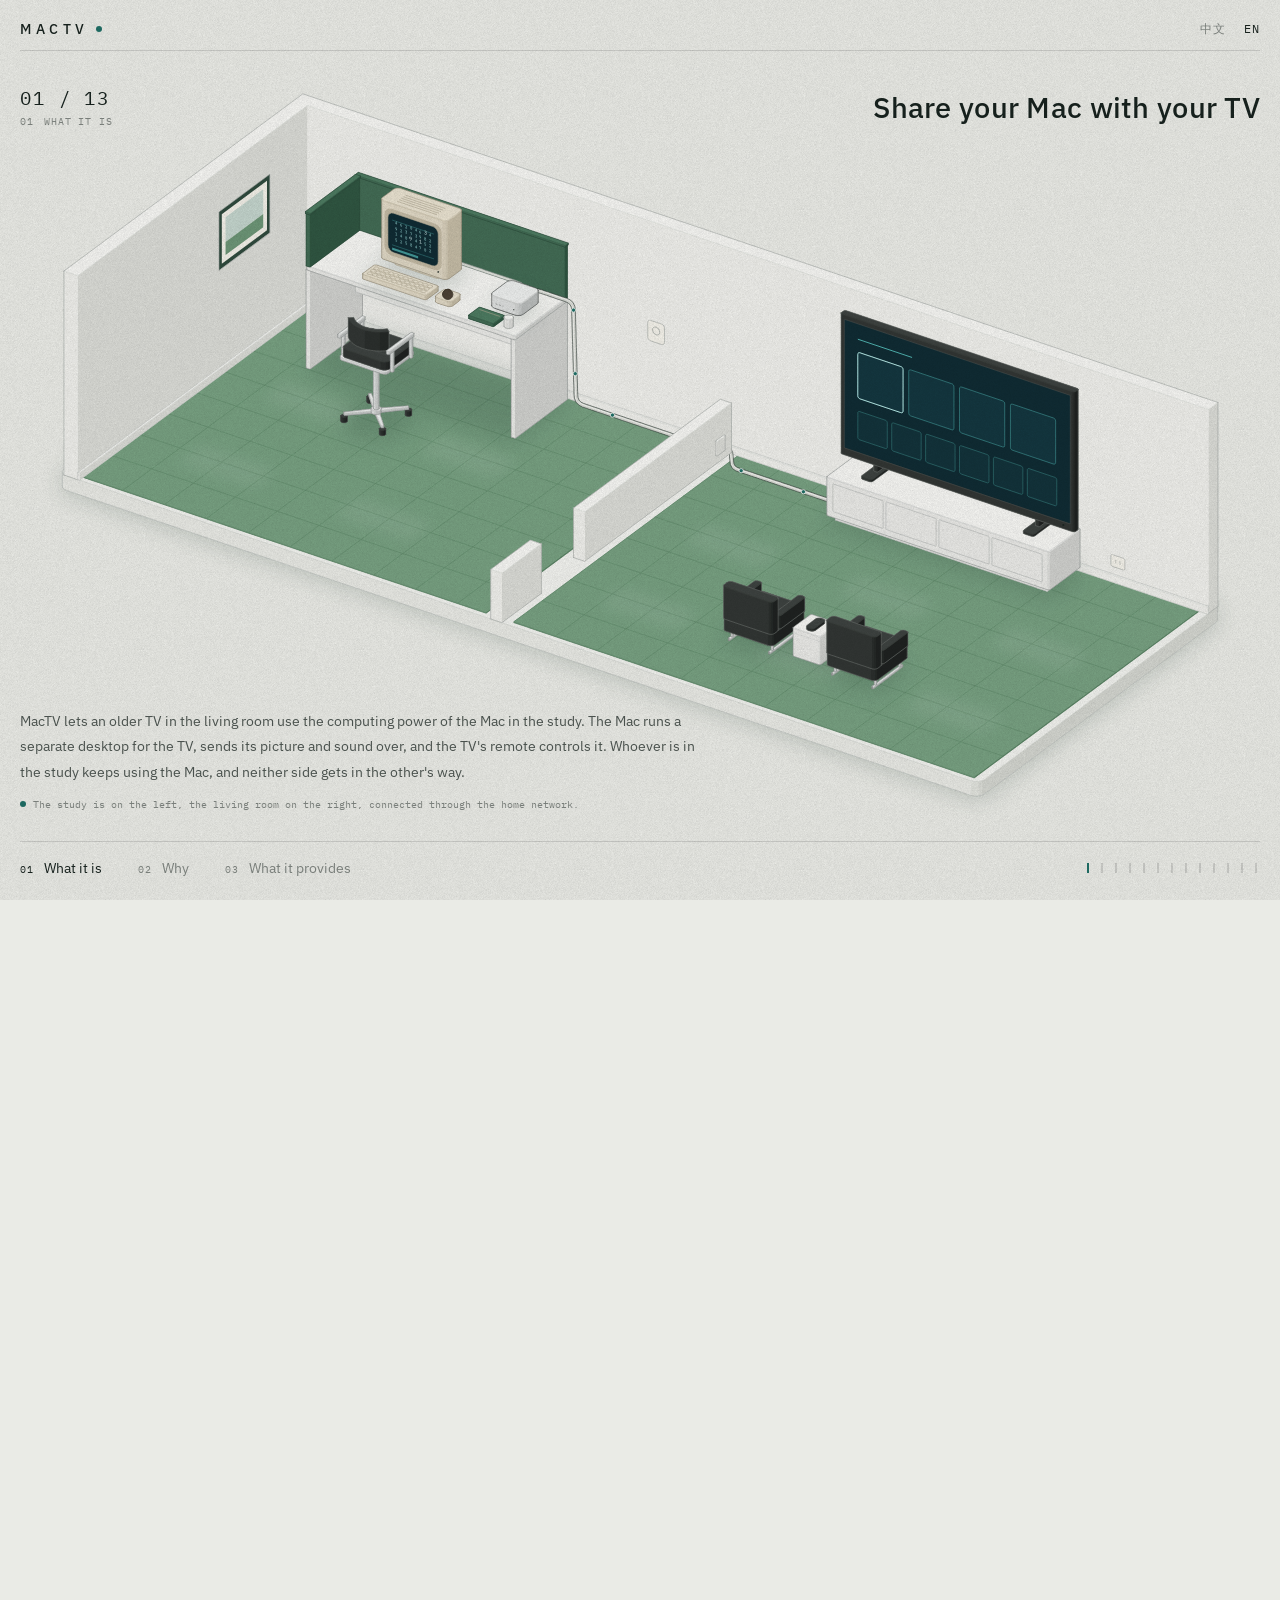
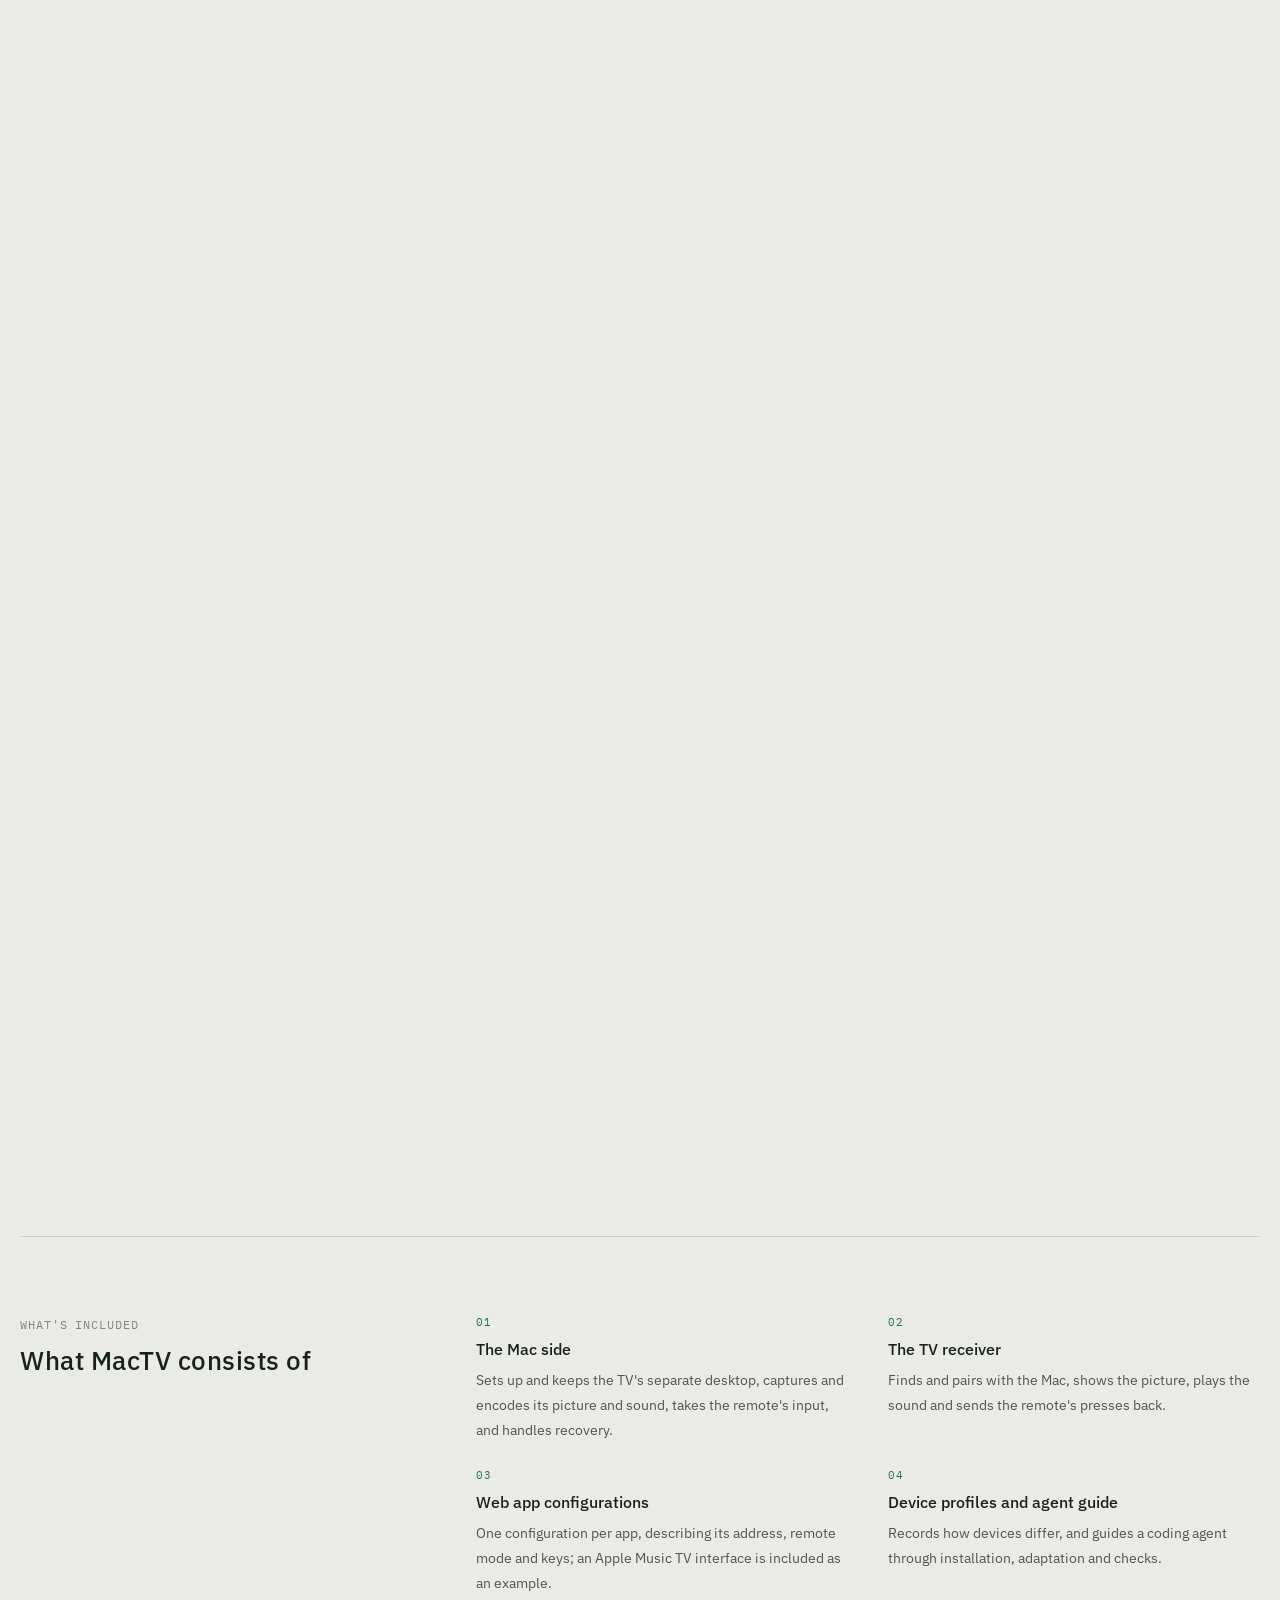
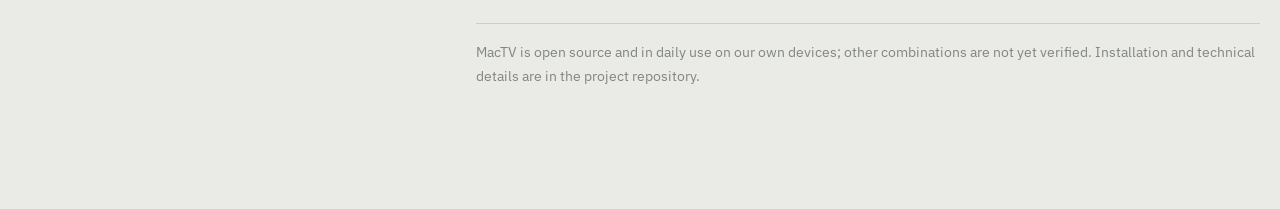
==== site/public/index.html @ c665815c "MacTV: share your Mac with your TV A Mac runs a separate macOS desktop for an Android TV, sends that" ====
<!doctype html>
<html lang="en">
<head>
<meta charset="utf-8">
<meta name="viewport" content="width=device-width, initial-scale=1, viewport-fit=cover">
<meta name="description" content="MacTV shares your Mac with your TV: the Mac runs a separate desktop for the TV, and both can be used at once.">
<title>MacTV</title>
<link rel="preconnect" href="https://fonts.googleapis.com">
<link rel="preconnect" href="https://fonts.gstatic.com" crossorigin>
<link rel="stylesheet" href="https://fonts.googleapis.com/css2?family=IBM+Plex+Sans:wght@400;500&family=IBM+Plex+Mono:wght@400&family=Noto+Sans+SC:wght@400;500&display=swap">
<style>
/* Figure styles from Anatomy (MIT License, Copyright (c) 2026 Ryan), https://github.com/wheresryan22/anatomy */
.iso{
  --anatomy-page:#0b0b0b;--anatomy-card:#131313;--anatomy-text:#a3a3a3;--anatomy-strong:#e6e6e6;--anatomy-muted:#6e6e6e;
  --anatomy-paper:#131313;--anatomy-face:#1b1b1b;--anatomy-top:#1c1c1c;
  --anatomy-shade-0:#0f0f0f;--anatomy-shade-1:#121212;--anatomy-shade-2:#151515;--anatomy-shade-3:#181818;
  --anatomy-lit-top:#262626;--anatomy-lit-shade:#1d1d1d;
  --anatomy-hi:#d4d4d4;--anatomy-mid:#6a6a6a;--anatomy-lo:#3e3e3e;--anatomy-faint:#2a2a2a;--anatomy-lit:#ffffff;
  --anatomy-halo:#050505;--anatomy-halo-opacity:.9;--anatomy-dot:#e6e6e6;
  --anatomy-red:#ff6b6b;--anatomy-green:#6be0a0;--anatomy-blue:#6b9bff;
  --anatomy-weight:.6px;--anatomy-ease:cubic-bezier(.32,.72,0,1);
  --anatomy-mono:ui-monospace,"SF Mono",Menlo,Consolas,monospace;
  --anatomy-lift:inset 0 1px 0 0 #ffffff0a,inset 0 0 0 1px #ffffff06,0 0 0 1px #00000026,0 1px 1px -.5px #00000014,0 3px 3px -1.5px #00000014,0 6px 6px -3px #00000014,0 12px 12px -6px #00000014;
}
.iso[data-theme="light"]{
  --anatomy-page:#f2f2ef;--anatomy-card:#fbfbfa;--anatomy-text:#57575a;--anatomy-strong:#18181a;--anatomy-muted:#8c8c90;
  --anatomy-paper:#fbfbfa;--anatomy-face:#ffffff;--anatomy-top:#ffffff;
  --anatomy-shade-0:#dcdcd9;--anatomy-shade-1:#e5e5e2;--anatomy-shade-2:#ededea;--anatomy-shade-3:#f4f4f1;
  --anatomy-lit-top:#ffffff;--anatomy-lit-shade:#eeeeeb;
  --anatomy-hi:#26262a;--anatomy-mid:#8a8a8f;--anatomy-lo:#b4b4b8;--anatomy-faint:#d4d4d6;--anatomy-lit:#000000;
  --anatomy-halo:#8a8a80;--anatomy-halo-opacity:.32;--anatomy-dot:#3a3a3e;
  --anatomy-red:#e5484d;--anatomy-green:#30a46c;--anatomy-blue:#3e63dd;
  --anatomy-lift:inset 0 1px 0 0 #ffffff,0 0 0 1px #0000000f,0 1px 1px -.5px #0000000a,0 3px 3px -1.5px #0000000a,0 6px 6px -3px #0000000a,0 12px 12px -6px #0000000a;
}
.iso-svg{display:block;width:100%;height:auto;overflow:visible}
.iso-svg path,.iso-svg circle{vector-effect:non-scaling-stroke}
.iso-fill{fill:var(--anatomy-paper);stroke:none}
.iso-solid[data-lit]>.iso-fill{fill:var(--anatomy-face)}
.iso-shade,.iso-top{stroke:none}
.iso-shade[data-shade="0"]{fill:var(--anatomy-shade-0)}
.iso-shade[data-shade="1"]{fill:var(--anatomy-shade-1)}
.iso-shade[data-shade="2"]{fill:var(--anatomy-shade-2)}
.iso-shade[data-shade="3"]{fill:var(--anatomy-shade-3)}
.iso-top{fill:var(--anatomy-top)}
.iso-solid[data-lit]>.iso-top{fill:var(--anatomy-lit-top)}
.iso-solid[data-lit]>.iso-shade{fill:var(--anatomy-lit-shade)}
.iso-solid[data-seamless]>.iso-shade,.iso-solid[data-seamless]>.iso-top{stroke-width:.4;stroke-linejoin:round}
.iso-solid[data-seamless]>.iso-shade[data-shade="0"]{stroke:var(--anatomy-shade-0)}
.iso-solid[data-seamless]>.iso-shade[data-shade="1"]{stroke:var(--anatomy-shade-1)}
.iso-solid[data-seamless]>.iso-shade[data-shade="2"]{stroke:var(--anatomy-shade-2)}
.iso-solid[data-seamless]>.iso-shade[data-shade="3"]{stroke:var(--anatomy-shade-3)}
.iso-solid[data-seamless]>.iso-top{stroke:var(--anatomy-top)}
.iso-solid[data-seamless][data-lit]>.iso-top{stroke:var(--anatomy-lit-top)}
.iso-solid[data-seamless][data-lit]>.iso-shade{stroke:var(--anatomy-lit-shade)}
.iso-solid[data-lit]>.iso-edge{stroke:var(--anatomy-lit)}
.iso-halo{fill:var(--anatomy-halo);stroke:none;filter:blur(9px);opacity:var(--anatomy-halo-opacity);transform:translateY(3px)}
.iso-line{fill:none;stroke:var(--anatomy-lo);stroke-width:var(--anatomy-weight);stroke-linecap:round;stroke-linejoin:round}
.iso-line[data-tone="hi"]{stroke:var(--anatomy-hi)}
.iso-line[data-tone="mid"]{stroke:var(--anatomy-mid)}
.iso-line[data-tone="lo"]{stroke:var(--anatomy-lo)}
.iso-line[data-tone="faint"]{stroke:var(--anatomy-faint)}
.iso-line[data-tone="lit"]{stroke:var(--anatomy-lit)}
.iso-line[data-tone="red"]{stroke:var(--anatomy-red)}
.iso-line[data-tone="green"]{stroke:var(--anatomy-green)}
.iso-line[data-tone="blue"]{stroke:var(--anatomy-blue)}
.iso-line[data-dotted]{stroke-dasharray:.01 3.5;stroke-width:1}
.iso-line[data-dashed]{stroke-dasharray:3 3}
.iso-line[data-flow]{stroke-dasharray:2 6}
.iso-wire-end{fill:var(--anatomy-paper);stroke:var(--anatomy-lo);stroke-width:var(--anatomy-weight)}
.iso-wire[data-tone="hi"] .iso-wire-end{stroke:var(--anatomy-hi)}
.iso-wire[data-tone="mid"] .iso-wire-end{stroke:var(--anatomy-mid)}
.iso-wire[data-tone="faint"] .iso-wire-end{stroke:var(--anatomy-faint)}
.iso-wire[data-tone="lit"] .iso-wire-end{stroke:var(--anatomy-lit)}
.iso-dots circle{fill:var(--anatomy-dot);stroke:none;opacity:.32}
.iso-dots[data-tone="hi"] circle{opacity:.85}
.iso-dots[data-tone="mid"] circle{opacity:.45}
.iso-dots[data-tone="lo"] circle{opacity:.22}
.iso-dots[data-tone="faint"] circle{opacity:.12}
.iso-face-text{fill:var(--anatomy-mid);font-family:var(--anatomy-mono);letter-spacing:.04em}
.iso-face-text[data-tone="hi"]{fill:var(--anatomy-hi)}
.iso-face-text[data-tone="lo"]{fill:var(--anatomy-lo)}
.iso-face-text[data-tone="faint"]{fill:var(--anatomy-faint)}
.tb-body{fill:var(--anatomy-shade-2);stroke:none}
.tb-shine{fill:var(--anatomy-top);stroke:none}
.tb-shade{fill:var(--anatomy-shade-0);stroke:none}
.tb-ring{fill:none;stroke:var(--anatomy-lo);stroke-width:.45;stroke-linecap:butt;stroke-linejoin:round}
.tb-ring[data-tone="mid"]{stroke:var(--anatomy-mid)}
.tb-ring[data-tone="faint"]{stroke:var(--anatomy-faint)}
.tb-ring[data-tone="hi"]{stroke:var(--anatomy-hi)}
@keyframes iso-flow{to{stroke-dashoffset:-32}}
@keyframes iso-pulse{0%,100%{opacity:.18}12%{opacity:1}40%{opacity:.18}}
.iso-line[data-flow]{animation:iso-flow 1600ms linear infinite}
.iso-dots circle[data-pulse]{animation:iso-pulse 1600ms steps(1,end) infinite;animation-delay:var(--pulse-at,0ms)}
.iso-figure{margin:32px 0 36px}
.iso-plate{position:relative;padding:52px 24px;border-radius:0;background:var(--anatomy-card);box-shadow:0 0 0 1px var(--anatomy-mid);--anatomy-paper:var(--anatomy-card)}
.iso-plate-corners{position:absolute;inset:18px 20px;pointer-events:none}
.iso-plate-corner{position:absolute;color:var(--anatomy-muted);font-family:var(--anatomy-mono);font-size:10.5px;line-height:1;letter-spacing:.04em;white-space:nowrap}
.iso-plate-corner[data-corner="fig"]{top:0;left:0;color:var(--anatomy-text)}
.iso-plate-corner[data-corner="title"]{top:0;right:0;text-transform:uppercase;letter-spacing:.1em}
.iso-plate-corner[data-corner="hint"]{bottom:0;left:0;text-transform:uppercase;letter-spacing:.1em}
.iso-plate-corner[data-corner="readout"]{right:0;bottom:0;color:var(--anatomy-text);font-variant-numeric:tabular-nums}
.iso-plate .iso-svg{margin:0 auto}
.iso-legend{display:grid;gap:8px;margin-top:12px;color:var(--anatomy-muted);font-size:13px;line-height:1.55}
.iso-keys{display:flex;flex-wrap:wrap;gap:6px 18px}
.iso-key{display:inline-flex;align-items:center;gap:7px}
.iso-swatch{width:16px;height:10px;flex:none;overflow:visible}
.iso-swatch path{fill:none;stroke:var(--anatomy-hi);stroke-width:1;vector-effect:non-scaling-stroke;stroke-linejoin:round;stroke-linecap:round}
.iso-swatch[data-mark="raised"] path,.iso-swatch[data-mark="flat"] path{stroke:var(--anatomy-mid)}
.iso-swatch[data-mark="lit"] path{stroke:var(--anatomy-lit)}
.iso-swatch[data-mark="dim"] path{stroke:var(--anatomy-lo)}
.iso-swatch[data-mark="dotted"] path{stroke-dasharray:.01 3;stroke-width:1.4}
.iso-swatch[data-mark="dashed"] path{stroke-dasharray:3 2.5}
.iso-swatch[data-mark="red"] path{stroke:var(--anatomy-red)}
.iso-swatch[data-mark="green"] path{stroke:var(--anatomy-green)}
.iso-swatch[data-mark="blue"] path{stroke:var(--anatomy-blue)}
.iso-swatch-crease{stroke:var(--anatomy-lo)!important}
@media (max-width:560px){.iso-plate{padding:48px 12px 70px}.iso-plate-corner[data-corner="hint"]{bottom:18px}}
@media (prefers-reduced-motion:reduce){.iso-line[data-flow],.iso-dots circle[data-pulse]{animation:none}}

/* materials: a windowless 1970s office interior. Off-white walls, green carpet, green felt screens,
   cream terminal equipment, white laminate, oatmeal upholstery, dark teal screens with pale cyan figures */
.iso[data-theme="light"] {
  --anatomy-paper:#eaebe6; --anatomy-card:#eaebe6; --anatomy-face:#f1f2ee; --anatomy-top:#f1f2ee;
  --anatomy-shade-0:#d3d5cf; --anatomy-shade-1:#dadcd6; --anatomy-shade-2:#e1e3dd; --anatomy-shade-3:#e8e9e4;
  --anatomy-lit-top:#f6f7f3; --anatomy-lit-shade:#e1e3dd;
  --anatomy-hi:#24302b; --anatomy-mid:#8c938f; --anatomy-lo:#b6bbb7; --anatomy-faint:#d0d3cf; --anatomy-lit:#17221e;
  --anatomy-halo:#2f4a3d; --anatomy-halo-opacity:.2; --anatomy-dot:#17221e;
}
.m-plaster { --anatomy-paper:#eeefeb; --anatomy-top:#f6f6f3; --anatomy-shade-0:#dadbd6; --anatomy-shade-1:#e1e2dd; --anatomy-shade-2:#e8e9e4; --anatomy-shade-3:#efefeb; --anatomy-hi:#4a504c; --anatomy-mid:#a2a7a3; --anatomy-lo:#c4c8c4; --anatomy-faint:#dcdfdb; }
.m-carpet { --anatomy-paper:#6c9576; --anatomy-top:#77a081; --anatomy-shade-0:#557d5f; --anatomy-shade-1:#5d8567; --anatomy-shade-2:#658d6f; --anatomy-shade-3:#6d9577; --anatomy-lo:#5f8769; --anatomy-faint:#6a9274; }
.m-felt { --anatomy-paper:#3b634d; --anatomy-top:#4c7a60; --anatomy-shade-0:#2f5541; --anatomy-shade-1:#355c47; --anatomy-shade-2:#3b634d; --anatomy-shade-3:#426b54; --anatomy-hi:#12261b; --anatomy-mid:#2a4a39; --anatomy-lo:#335943; --anatomy-faint:#3b634d; }
.m-cream { --anatomy-paper:#d6cdb9; --anatomy-top:#e8e1cf; --anatomy-shade-0:#c4bba5; --anatomy-shade-1:#cdc4af; --anatomy-shade-2:#d6cdb9; --anatomy-shade-3:#dfd7c4; --anatomy-hi:#3f3a2f; --anatomy-mid:#8f8775; --anatomy-lo:#b0a892; --anatomy-faint:#cbc3ae; }
.m-walnut, .m-oak { --anatomy-paper:#eeeeeb; --anatomy-top:#f6f6f3; --anatomy-shade-0:#cfd0cd; --anatomy-shade-1:#d8d9d6; --anatomy-shade-2:#e1e2df; --anatomy-shade-3:#e9e9e6; --anatomy-hi:#343a37; --anatomy-mid:#8d9290; --anatomy-lo:#b4b8b6; --anatomy-faint:#d2d4d2; }
.m-sofa { --anatomy-paper:#bdaf93; --anatomy-top:#cdbfa3; --anatomy-shade-0:#a99b80; --anatomy-shade-1:#b3a589; --anatomy-shade-2:#bdaf93; --anatomy-shade-3:#c7b99d; --anatomy-hi:#3d3526; --anatomy-mid:#7d715b; --anatomy-lo:#a99b80; }
.m-black { --anatomy-paper:#2a2e2c; --anatomy-top:#3d4240; --anatomy-shade-0:#1e2120; --anatomy-shade-1:#242826; --anatomy-shade-2:#2a2e2c; --anatomy-shade-3:#313533; --anatomy-hi:#0e100f; --anatomy-mid:#6d7370; --anatomy-lo:#4b504e; --anatomy-faint:#393e3c; }
.m-alu { --anatomy-paper:#d1d3d2; --anatomy-top:#eceeed; --anatomy-shade-0:#b9bcbb; --anatomy-shade-1:#c5c8c7; --anatomy-shade-2:#d1d3d2; --anatomy-shade-3:#dcdedd; --anatomy-lit-top:#f2f3f3; --anatomy-lit-shade:#d1d3d2; --anatomy-hi:#3e4241; --anatomy-mid:#8c908f; --anatomy-lo:#aeb1b0; --anatomy-faint:#c9cbca; }
.mt-ball .iso-shade, .mt-ball .iso-top { fill:#4d4236 !important; stroke:#4d4236 !important; }
.mt-ball .iso-top { fill:#6b5d4d !important; stroke:#6b5d4d !important; }
.mt-frame { fill:#2f4a3d; } .mt-mat { fill:#f1efe7; } .mt-art-sky { fill:#c3d4cc; } .mt-art-land { fill:#6c9576; }
.mt-bezel { fill:#c2b9a3; }
.mt-crt, .mt-glass { fill:#0f2b33; }
.mt-crt-rule { fill:none; stroke:#4fb3b0; stroke-width:.5; opacity:.7; }
.mt-crt-bar { fill:#4fb3b0; opacity:.8; }
.mt-digit { fill:#a6e8e4; font: 400 2.8px "IBM Plex Mono", ui-monospace, monospace; text-anchor: middle; }
.mt-digit-big { font-size: 3.6px; fill:#e3fbf9; }
.mt-light-warm, .mt-light-cool { display:none; }
.mt-bar, .mt-winbar, .mt-dock { fill:#1d4650; }
.mt-win { fill:#12323a; stroke:#3f8f8c; stroke-width:.5; }
.mt-rule { fill:none; stroke:#4fb3b0; stroke-width:1; }
.mt-tile { fill:#13363f; stroke:#4fb3b0; stroke-width:.5; }
.mt-tile-on { stroke:#c8f5f2; stroke-width:.9; }
.mt-port { fill:#8c908f; }
.mt-spin { fill:#a6e8e4; }
.m-carpet { --anatomy-faint:#618a6b; }
.mt-panel-light { fill:#ffffff; opacity:.07; filter:blur(5px); }
.mt-fitting { fill:#f4f2ea; } .mt-fitting-dot { fill:none; stroke:#8c938f; stroke-width:.6; }
.m-mesh { --anatomy-paper:#3a3f3d; --anatomy-top:#4a504d; --anatomy-shade-0:#2e3331; --anatomy-shade-1:#343937; --anatomy-shade-2:#3a3f3d; --anatomy-shade-3:#414644; }
/* the Apple Music TV interface */
.mm-bg { fill:#141718; }
.mm-art { fill:#c7613f; } .mm-art-2 { fill:#8e3f2c; } .mm-art-3 { fill:#f0c9a8; }
.mm-text { fill:#eef0ee; } .mm-dim { fill:#5d6563; } .mm-faint { fill:#363c3b; }
.mm-lyric { fill:#f4f6f4; }
.mm-t1 { fill:#3f6e68; } .mm-t2 { fill:#7b5a8c; } .mm-t3 { fill:#c7613f; } .mm-t4 { fill:#d4b45a; }
.mm-focus { fill:none; stroke:#f4f6f4; stroke-width:1.2; }

/* Layout: a pinned spread. The cutaway fills the page; the words sit in the empty space around it, the headline
   along the back wall, the body along the floor edge. Calm and plain, after a windowless 1970s office:
   off-white, green-black ink, one deep teal. */
:root {
  --paper: #eaebe6;
  --ink: #17221e;
  --ink-2: rgba(23, 34, 30, 0.74);
  --ink-3: rgba(23, 34, 30, 0.50);
  --rule: rgba(23, 34, 30, 0.14);
  --signal: #1f6f66;
  --sans: "IBM Plex Sans", "Noto Sans SC", "PingFang SC", "Helvetica Neue", sans-serif;
  --mono: "IBM Plex Mono", ui-monospace, "SF Mono", Menlo, monospace;
  color-scheme: light;
}
*, *::before, *::after { box-sizing: border-box; }
body {
  margin: 0; background: var(--paper); color: var(--ink);
  font: 15px/1.75 var(--sans); -webkit-font-smoothing: antialiased;
  padding-left: max(16px, env(safe-area-inset-left, 0px)); padding-right: max(16px, env(safe-area-inset-right, 0px));
}
#grain { position: fixed; inset: 0; z-index: 50; pointer-events: none; mix-blend-mode: multiply; opacity: .12; background-size: 220px 220px; }
html[data-lang="zh"] [lang="en"], html[data-lang="en"] [lang="zh"], html:not([data-lang]) [lang="zh"] { display: none !important; }
p, h1, h2 { margin: 0; }
button { font: inherit; color: inherit; background: none; border: 0; padding: 0; cursor: pointer; }
button:focus-visible { outline: 1px solid var(--signal); outline-offset: 4px; }
.label { font: 400 .72rem/1.4 var(--mono); letter-spacing: .08em; text-transform: uppercase; color: var(--ink-3); }

.story { position: relative; max-width: 1240px; margin: 0 auto; }
.stage { position: sticky; top: 0; height: 100vh; height: 100dvh; display: grid; grid-template-rows: auto minmax(0, 1fr) auto; grid-template-columns: minmax(0, 1fr); }
.steps { margin-top: -100vh; margin-top: -100dvh; }
.step { height: 92vh; }
.step:last-child { height: 100vh; }
.mast { display: flex; align-items: center; justify-content: space-between; gap: 16px; padding-block: calc(22px + env(safe-area-inset-top, 0px)) 14px; border-bottom: 1px solid var(--rule); }
.brand { font: 500 .9rem/1 var(--sans); letter-spacing: .32em; }
.brand i { font-style: normal; display: inline-block; width: 6px; height: 6px; border-radius: 50%; background: var(--signal); margin-left: .5em; vertical-align: .15em; }
.langs { display: flex; gap: 18px; }
.langs button { font: 400 .76rem/1 var(--mono); letter-spacing: .08em; color: var(--ink-3); }
.langs button[aria-pressed="true"] { color: var(--ink); }

.spreadwrap { min-height: 0; display: grid; place-items: center; padding-block: 10px; }
.spread { position: relative; container-type: inline-size; width: min(100%, calc((100dvh - 150px) * 1.6667)); aspect-ratio: 1000 / 600; }
.spread > svg { position: absolute; inset: 0; width: 100%; height: 100%; }
.ov { position: absolute; transition: opacity .4s ease; }
.ov.swap { opacity: 0; }
.wedge { height: 100%; }
.tl { left: 0; top: 0; }
.tl .num { font: 400 1.5cqw/1 var(--mono); letter-spacing: .1em; color: var(--ink); padding-top: 1.2cqw; }
.tl .chap { font-size: max(10px, .78cqw); margin-top: .6cqw; }
.tr .wedge { float: left; width: 100%; shape-margin: 1.6cqw; }
#tr-text { text-align: right; padding-right: 1cqw; }
.tr h1 { font: 500 2.3cqw/1.35 var(--sans); letter-spacing: .01em; padding-top: 1.2cqw; text-wrap: pretty; }
html[data-lang="zh"] .tr h1 { letter-spacing: .03em; }
.bl { left: 0; bottom: 0; }
.bl .wedge { float: right; shape-margin: 1.8cqw; }
.bl .body { font-size: max(13px, 1.15cqw); line-height: 1.8; color: var(--ink-2); }
.bl .note { font: 400 max(10px, .76cqw)/1.6 var(--mono); color: var(--ink-3); margin-top: 1cqw; padding-bottom: .4cqw; }
.bl .note::before { content: ""; display: inline-block; width: 6px; height: 6px; border-radius: 50%; background: var(--signal); margin-right: .7em; vertical-align: .1em; }
.br { right: 0; bottom: 0; text-align: right; width: 16%; }
.br .big { font: 400 2.6cqw/1 var(--mono); letter-spacing: .02em; color: var(--ink); }
.br .cap { font: 400 max(10px, .74cqw)/1.5 var(--mono); color: var(--ink-3); margin-top: .5cqw; }
.pk { fill: var(--signal); stroke: #f4f5f1; stroke-width: .8; }
.ir { fill: var(--signal); }

.nav { display: flex; align-items: center; justify-content: space-between; gap: 16px 32px; flex-wrap: wrap; padding-block: 14px calc(20px + env(safe-area-inset-bottom, 0px)); border-top: 1px solid var(--rule); }
.chapters { display: flex; gap: 8px 36px; flex-wrap: wrap; }
.chapters button { display: flex; align-items: baseline; gap: 10px; color: var(--ink-3); font-size: .86rem; transition: color .3s; }
.chapters button b { font: 400 .62rem/1 var(--mono); letter-spacing: .1em; }
.chapters button[aria-selected="true"] { color: var(--ink); }
.ticks { display: flex; gap: 6px; }
.ticks button { width: 8px; height: 14px; position: relative; }
.ticks button::before { content: ""; position: absolute; left: 3px; top: 2px; width: 2px; height: 10px; background: var(--rule); transition: background .3s; }
.ticks button.past::before { background: var(--ink-3); }
.ticks button[aria-current="step"]::before { background: var(--signal); }

.article { max-width: 1240px; margin: 0 auto; padding-block: 80px 120px; border-top: 1px solid var(--rule); display: grid; grid-template-columns: minmax(0, 1fr) minmax(0, 2fr); gap: 28px 64px; }
.article h2 { font: 500 1.6rem/1.4 var(--sans); letter-spacing: .02em; margin-top: 10px; }
.article .parts { display: grid; grid-template-columns: repeat(2, minmax(0, 1fr)); gap: 28px 40px; }
.article .parts b { display: block; font: 400 .7rem/1 var(--mono); letter-spacing: .1em; color: var(--signal); margin-bottom: 10px; }
.article .parts h3 { font: 500 1rem/1.4 var(--sans); margin: 0 0 6px; }
.article .parts p { font-size: .9rem; color: var(--ink-2); margin: 0; }
.article .status { grid-column: 2; font-size: .86rem; color: var(--ink-3); border-top: 1px solid var(--rule); padding-top: 16px; }

@media (max-width: 820px) {
  .spread { width: 100%; aspect-ratio: auto; container-type: normal; }
  .spread > svg { position: static; height: auto; display: block; }
  .ov { position: static; width: auto !important; height: auto !important; }
  .wedge, .tl, .br, .bl .note { display: none; }
  .spreadwrap { place-items: start stretch; overflow: hidden; }
  .tr h1 { font-size: 20px; padding-top: 10px; } #tr-text { text-align: left; padding-right: 0; }
  .bl { margin-top: 8px; } .bl .body { font-size: 14px; }
  .article { grid-template-columns: 1fr; } .article .parts { grid-template-columns: 1fr; } .article .status { grid-column: 1; }
  .ticks { display: none; }
}
@media (prefers-reduced-motion: reduce) { * { transition: none !important; } }
</style>
</head>
<body>
<div id="grain" aria-hidden="true"></div>

<div class="story">
  <div class="stage">
    <header class="mast">
      <div class="brand">MACTV<i aria-hidden="true"></i></div>
      <div class="langs" role="group" aria-label="Language">
        <button type="button" id="lang-zh" data-set="zh">中文</button>
        <button type="button" id="lang-en" data-set="en">EN</button>
      </div>
    </header>
    <div class="spreadwrap">
      <div class="spread iso" data-theme="light" id="spread">
        <svg xmlns="http://www.w3.org/2000/svg" class="iso-svg" viewBox="0 0 1000 600" role="img" aria-label="Two rooms in cutaway. In the study, a Mac mini on a desk with the owner's display, keyboard and chair. In the living room, a TV on a cabinet, two lounge chairs and a side table with the remote. A cable runs from the Mac along the back wall, through the partition, to the TV."><defs><filter id="mute" color-interpolation-filters="sRGB"><feColorMatrix type="matrix" values="0.3 0 0 0 0.643 0 0.3 0 0 0.645 0 0 0.3 0 0.631 0 0 0 1 0"/></filter><filter id="mute-soft" color-interpolation-filters="sRGB"><feColorMatrix type="matrix" values="0.6 0 0 0 0.367 0 0.6 0 0 0.369 0 0 0.6 0 0.361 0 0 0 1 0"/></filter></defs><path class="iso-halo" d="M34.1 320.7L34.2 319.9L34.7 319.2L35.5 318.5L222.1 180.1L223.1 179.5L224.4 179L225.8 178.6L227.3 178.4L228.9 178.3L230.5 178.4L232 178.6L233.4 179L962.3 424.9L963.6 425.4L964.6 426L965.3 426.7L965.8 427.5L965.9 428.3L965.9 440L965.8 440.8L965.3 441.6L964.5 442.3L777.9 580.6L776.9 581.2L775.6 581.7L774.2 582.1L772.7 582.3L771.1 582.4L769.5 582.3L768 582.1L766.6 581.7L37.7 335.9L36.4 335.4L35.4 334.8L34.7 334.1L34.2 333.3L34.1 332.5Z"/><g class="iso-solid"><path class="iso-fill" d="M34.2 321.5L34.2 319.9L35.5 318.5L222.1 180.1L224.4 179L227.3 178.4L230.5 178.4L233.4 179L962.3 424.9L964.6 426L965.8 427.5L965.8 439.2L965.8 440.8L964.5 442.3L777.9 580.6L775.6 581.7L772.7 582.3L769.5 582.3L766.6 581.7L37.7 335.9L35.4 334.8L34.2 333.3Z"/><path class="iso-shade" data-shade="0" d="M965.8 439.2L965.8 440.8L965.8 429L965.8 427.5ZM965.8 440.8L964.5 442.3L964.5 430.5L965.8 429ZM964.5 442.3L777.9 580.6L777.9 568.9L964.5 430.5ZM777.9 580.6L775.6 581.7L775.6 570L777.9 568.9Z"/><path class="iso-shade" data-shade="1" d="M775.6 581.7L772.7 582.3L772.7 570.6L775.6 570Z"/><path class="iso-shade" data-shade="2" d="M772.7 582.3L769.5 582.3L769.5 570.6L772.7 570.6ZM769.5 582.3L766.6 581.7L766.6 570L769.5 570.6Z"/><path class="iso-shade" data-shade="3" d="M766.6 581.7L37.7 335.9L37.7 324.1L766.6 570ZM37.7 335.9L35.4 334.8L35.4 323L37.7 324.1ZM35.4 334.8L34.2 333.3L34.2 321.5L35.4 323Z"/><path class="iso-top" d="M962.3 424.9L964.6 426L965.8 427.5L965.8 429L964.5 430.5L777.9 568.9L775.6 570L772.7 570.6L769.5 570.6L766.6 570L37.7 324.1L35.4 323L34.2 321.5L34.2 319.9L35.5 318.5L222.1 180.1L224.4 179L227.3 178.4L230.5 178.4L233.4 179Z"/><path class="iso-line iso-crease" data-tone="faint" d="M965.8 427.5L965.8 429L964.5 430.5L777.9 568.9L775.6 570L772.7 570.6L769.5 570.6L766.6 570L37.7 324.1L35.4 323L34.2 321.5"/><path class="iso-line iso-edge" data-tone="lo" d="M34.2 321.5L34.2 319.9L35.5 318.5L222.1 180.1L224.4 179L227.3 178.4L230.5 178.4L233.4 179L962.3 424.9L964.6 426L965.8 427.5M965.8 439.2L965.8 440.8L964.5 442.3L777.9 580.6L775.6 581.7L772.7 582.3L769.5 582.3L766.6 581.7L37.7 335.9L35.4 334.8L34.2 333.3M965.8 427.5L965.8 439.2M34.2 321.5L34.2 333.3"/></g><g data-part="floor-study" class="m-carpet"><g class="iso-solid"><path class="iso-fill" d="M49.7 324L231.8 189L558 299L558 300L375.9 434.9L49.7 324.9Z"/><path class="iso-shade" data-shade="0" d="M558 300L375.9 434.9L375.9 434L558 299Z"/><path class="iso-shade" data-shade="3" d="M375.9 434.9L49.7 324.9L49.7 324L375.9 434Z"/><path class="iso-top" d="M558 299L375.9 434L49.7 324L231.8 189Z"/><path class="iso-line iso-edge" data-tone="lo" d="M49.7 324L231.8 189L558 299M558 300L375.9 434.9L49.7 324.9M558 299L558 300M49.7 324L49.7 324.9"/></g><path class="iso-line" data-tone="faint" d="M265.5 200.4L83.4 335.4M299.3 211.8L117.2 346.7M333 223.1L150.9 358.1M366.8 234.5L184.7 369.5M400.5 245.9L218.4 380.9M434.3 257.3L252.2 392.3M468 268.7L285.9 403.6M501.8 280L319.7 415M535.5 291.4L353.4 426.4M209 205.9L535.2 315.9M186.3 222.7L512.5 332.8M163.5 239.6L489.7 349.6M140.7 256.5L467 366.5M118 273.4L444.2 383.4M95.2 290.2L421.4 400.3M72.4 307.1L398.7 417.1"/><path class="mt-panel-light" d="M272.3 268L274.2 269.1L274.7 270.5L273.8 271.8L260.1 281.9L258 282.8L255.3 283.1L252.6 282.6L198.6 264.4L196.8 263.4L196.2 262L197.1 260.7L210.8 250.5L212.9 249.6L215.7 249.3L218.3 249.8Z"/><path class="mt-panel-light" d="M398.3 310.5L400.2 311.6L400.7 312.9L399.8 314.3L386.1 324.4L384 325.3L381.2 325.6L378.6 325.1L324.6 306.9L322.8 305.9L322.2 304.5L323.1 303.2L336.8 293L338.9 292.1L341.7 291.8L344.3 292.3Z"/><path class="mt-panel-light" d="M204 318.6L205.9 319.7L206.4 321.1L205.5 322.4L191.8 332.5L189.7 333.4L187 333.7L184.3 333.3L130.3 315L128.5 314L127.9 312.6L128.9 311.3L142.5 301.2L144.6 300.2L147.4 300L150 300.4Z"/><path class="mt-panel-light" d="M330 361.1L331.9 362.2L332.4 363.6L331.5 364.9L317.8 375L315.7 375.9L313 376.2L310.3 375.7L256.3 357.5L254.5 356.5L253.9 355.1L254.8 353.8L268.5 343.6L270.6 342.7L273.4 342.5L276 342.9Z"/></g><g data-part="floor-living" class="m-carpet"><g class="iso-solid"><path class="iso-fill" d="M398.4 441.6L580.5 306.6L951.7 431.8L951.7 432.7L769.6 567.7L398.4 442.5Z"/><path class="iso-shade" data-shade="0" d="M951.7 432.7L769.6 567.7L769.6 566.8L951.7 431.8Z"/><path class="iso-shade" data-shade="3" d="M769.6 567.7L398.4 442.5L398.4 441.6L769.6 566.8Z"/><path class="iso-top" d="M951.7 431.8L769.6 566.8L398.4 441.6L580.5 306.6Z"/><path class="iso-line iso-edge" data-tone="lo" d="M398.4 441.6L580.5 306.6L951.7 431.8M951.7 432.7L769.6 567.7L398.4 442.5M951.7 431.8L951.7 432.7M398.4 441.6L398.4 442.5"/></g><path class="iso-line" data-tone="faint" d="M614.3 318L432.2 453M648 329.4L465.9 464.4M681.7 340.7L499.6 475.7M715.5 352.1L533.4 487.1M749.2 363.5L567.1 498.5M783 374.9L600.9 509.9M816.7 386.3L634.6 521.3M850.5 397.7L668.4 532.6M884.2 409L702.1 544M918 420.4L735.9 555.4M557.7 323.5L929 448.7M535 340.3L906.2 465.5M512.2 357.2L883.4 482.4M489.5 374.1L860.7 499.3M466.7 391L837.9 516.2M443.9 407.8L815.2 533M421.2 424.7L792.4 549.9"/><path class="mt-panel-light" d="M612 382.6L613.9 383.6L614.4 385L613.5 386.4L599.9 396.5L597.7 397.4L595 397.7L592.3 397.2L538.3 379L536.5 377.9L535.9 376.6L536.9 375.2L550.5 365.1L552.6 364.2L555.4 363.9L558.1 364.4Z"/><path class="mt-panel-light" d="M735.8 424.3L737.6 425.4L738.2 426.8L737.3 428.1L723.6 438.2L721.5 439.1L718.7 439.4L716.1 438.9L662.1 420.7L660.2 419.7L659.7 418.3L660.6 417L674.3 406.8L676.4 405.9L679.1 405.7L681.8 406.1Z"/><path class="mt-panel-light" d="M859.5 466.1L861.4 467.1L861.9 468.5L861 469.8L847.3 479.9L845.2 480.9L842.5 481.1L839.8 480.7L785.8 462.5L784 461.4L783.4 460L784.3 458.7L798 448.6L800.1 447.7L802.9 447.4L805.5 447.8Z"/><path class="mt-panel-light" d="M543.8 433.2L545.6 434.3L546.1 435.6L545.2 437L531.6 447.1L529.4 448L526.7 448.3L524 447.8L470 429.6L468.2 428.6L467.7 427.2L468.6 425.9L482.2 415.7L484.4 414.8L487.1 414.5L489.8 415Z"/><path class="mt-panel-light" d="M667.5 474.9L669.3 476L669.9 477.4L669 478.7L655.3 488.8L653.2 489.8L650.4 490L647.8 489.6L593.8 471.4L591.9 470.3L591.4 468.9L592.3 467.6L606 457.5L608.1 456.5L610.8 456.3L613.5 456.7Z"/><path class="mt-panel-light" d="M791.2 516.7L793.1 517.7L793.6 519.1L792.7 520.4L779 530.6L776.9 531.5L774.2 531.8L771.5 531.3L717.5 513.1L715.7 512L715.1 510.6L716.1 509.3L729.7 499.2L731.8 498.3L734.6 498L737.2 498.5Z"/></g><g data-part="walls" class="m-plaster"><g class="iso-solid"><path class="iso-fill" d="M228.1 16L966.1 264.9L958.5 270.5L231.8 25.4L46.6 162.7L35.4 158.9ZM228.1 180.5L966.1 429.4L958.5 435L231.8 189.9L46.6 327.2L35.4 323.4ZM966.1 429.4L958.5 435L958.5 270.5L966.1 264.9ZM958.5 435L231.8 189.9L231.8 25.4L958.5 270.5ZM231.8 189.9L46.6 327.2L46.6 162.7L231.8 25.4ZM46.6 327.2L35.4 323.4L35.4 158.9L46.6 162.7Z"/><path class="iso-shade" data-shade="0" d="M966.1 429.4L958.5 435L958.5 270.5L966.1 264.9ZM231.8 189.9L46.6 327.2L46.6 162.7L231.8 25.4Z"/><path class="iso-shade" data-shade="3" d="M958.5 435L231.8 189.9L231.8 25.4L958.5 270.5ZM46.6 327.2L35.4 323.4L35.4 158.9L46.6 162.7Z"/><path class="iso-top" d="M228.1 16L966.1 264.9L958.5 270.5L231.8 25.4L46.6 162.7L35.4 158.9Z"/><path class="iso-line iso-crease" data-tone="faint" d="M966.1 264.9L958.5 270.5L231.8 25.4L46.6 162.7L35.4 158.9"/><path class="iso-line iso-edge" data-tone="mid" d="M35.4 158.9L228.1 16L966.1 264.9M966.1 429.4L958.5 435L231.8 189.9L46.6 327.2L35.4 323.4M966.1 264.9L966.1 429.4M35.4 158.9L35.4 323.4"/></g><g class="iso-solid"><path class="iso-fill" d="M230.9 184.7L231.8 184.1L958.5 429.1L958.5 435L957.6 435.7L230.9 190.6Z"/><path class="iso-shade" data-shade="0" d="M958.5 435L957.6 435.7L957.6 429.8L958.5 429.1Z"/><path class="iso-shade" data-shade="3" d="M957.6 435.7L230.9 190.6L230.9 184.7L957.6 429.8Z"/><path class="iso-top" d="M958.5 429.1L957.6 429.8L230.9 184.7L231.8 184.1Z"/><path class="iso-line iso-crease" data-tone="faint" d="M958.5 429.1L957.6 429.8L230.9 184.7"/><path class="iso-line iso-edge" data-tone="lo" d="M230.9 184.7L231.8 184.1L958.5 429.1M958.5 435L957.6 435.7L230.9 190.6M958.5 429.1L958.5 435M230.9 184.7L230.9 190.6"/></g><g class="iso-solid"><path class="iso-fill" d="M46.6 321.3L230.9 184.7L232.2 185.2L232.2 191.1L48 327.6L46.6 327.2Z"/><path class="iso-shade" data-shade="0" d="M232.2 191.1L48 327.6L48 321.7L232.2 185.2Z"/><path class="iso-shade" data-shade="3" d="M48 327.6L46.6 327.2L46.6 321.3L48 321.7Z"/><path class="iso-top" d="M232.2 185.2L48 321.7L46.6 321.3L230.9 184.7Z"/><path class="iso-line iso-crease" data-tone="faint" d="M232.2 185.2L48 321.7L46.6 321.3"/><path class="iso-line iso-edge" data-tone="lo" d="M46.6 321.3L230.9 184.7L232.2 185.2M232.2 191.1L48 327.6L46.6 327.2M232.2 185.2L232.2 191.1M46.6 321.3L46.6 327.2"/></g><g transform="matrix(0.759 -0.562 0 1.175 140.736 257.426)"><path class="mt-frame" d="M80 -72L80 -112L26 -112L26 -72Z"/><path class="mt-mat" d="M77 -75L77 -109L29 -109L29 -75Z"/><path class="mt-art-sky" d="M73 -88L73 -105L33 -105L33 -88Z"/><path class="mt-art-land" d="M73 -79L73 -88L33 -88L33 -79Z"/><path class="iso-line" data-tone="mid" d="M80 -72L80 -112L26 -112L26 -72Z"/></g><g transform="matrix(1.125 0.379 0 1.175 569.259 303.745)"><path class="mt-fitting" d="M-46 -58L-45.2 -58.2L-44.6 -58.6L-44.2 -59.2L-44 -60L-44 -70L-44.2 -70.8L-44.6 -71.4L-45.2 -71.8L-46 -72L-54 -72L-54.8 -71.8L-55.4 -71.4L-55.8 -70.8L-56 -70L-56 -60L-55.8 -59.2L-55.4 -58.6L-54.8 -58.2L-54 -58Z"/><path class="iso-line" data-tone="mid" d="M-46 -58L-45.2 -58.2L-44.6 -58.6L-44.2 -59.2L-44 -60L-44 -70L-44.2 -70.8L-44.6 -71.4L-45.2 -71.8L-46 -72L-54 -72L-54.8 -71.8L-55.4 -71.4L-55.8 -70.8L-56 -70L-56 -60L-55.8 -59.2L-55.4 -58.6L-54.8 -58.2L-54 -58Z"/><circle class="mt-fitting-dot" cx="-50" cy="-66" r="2.6"/><path class="mt-fitting" d="M285 -10L285.4 -10.1L285.7 -10.3L285.9 -10.6L286 -11L286 -17L285.9 -17.4L285.7 -17.7L285.4 -17.9L285 -18L277 -18L276.6 -17.9L276.3 -17.7L276.1 -17.4L276 -17L276 -11L276.1 -10.6L276.3 -10.3L276.6 -10.1L277 -10Z"/><path class="iso-line" data-tone="mid" d="M285 -10L285.4 -10.1L285.7 -10.3L285.9 -10.6L286 -11L286 -17L285.9 -17.4L285.7 -17.7L285.4 -17.9L285 -18L277 -18L276.6 -17.9L276.3 -17.7L276.1 -17.4L276 -17L276 -11L276.1 -10.6L276.3 -10.3L276.6 -10.1L277 -10ZM279.5 -13V-15M282.5 -13V-15"/></g></g><g data-part="desk" class="m-walnut"><path class="iso-halo" d="M231.3 229.6L231.4 229.4L231.5 229.3L231.7 229.1L271.9 199.3L272.1 199.1L272.4 199L272.8 198.9L273.2 198.8L273.6 198.8L274 198.8L274.4 198.9L274.7 199L440.1 254.8L440.4 254.9L440.6 255L440.8 255.2L440.9 255.4L441 255.6L441 262.7L440.9 262.9L440.8 263L440.6 263.2L400.4 293L400.1 293.2L399.8 293.3L399.5 293.4L399.1 293.5L398.7 293.5L398.3 293.5L397.9 293.4L397.6 293.3L232.2 237.5L231.9 237.4L231.7 237.3L231.5 237.1L231.4 236.9L231.3 236.7Z"/><g class="iso-solid"><path class="iso-fill" d="M230.7 157.7L230.8 157.5L272.7 126.5L273.1 126.4L273.5 126.4L275.9 127.3L276.2 127.4L276.2 206.6L276.1 206.8L234.2 237.9L233.9 238L233.5 238L231 237.1L230.7 236.9Z"/><path class="iso-shade" data-shade="0" d="M276.2 206.6L276.1 206.8L276.1 127.6L276.2 127.4ZM276.1 206.8L234.2 237.9L234.2 158.7L276.1 127.6ZM234.2 237.9L233.9 238L233.9 158.8L234.2 158.7Z"/><path class="iso-shade" data-shade="2" d="M233.9 238L233.5 238L233.5 158.8L233.9 158.8Z"/><path class="iso-shade" data-shade="3" d="M233.5 238L231 237.1L231 157.9L233.5 158.8ZM231 237.1L230.7 236.9L230.7 157.7L231 157.9Z"/><path class="iso-top" d="M275.9 127.3L276.2 127.4L276.1 127.6L234.2 158.7L233.9 158.8L233.5 158.8L231 157.9L230.7 157.7L230.8 157.5L272.7 126.5L273.1 126.4L273.5 126.4Z"/><path class="iso-line iso-crease" data-tone="faint" d="M276.2 127.4L276.1 127.6L234.2 158.7L233.9 158.8L233.5 158.8L231 157.9L230.7 157.7"/><path class="iso-line iso-edge" data-tone="mid" d="M230.7 157.7L230.8 157.5L272.7 126.5L273.1 126.4L273.5 126.4L275.9 127.3L276.2 127.4M276.2 206.6L276.1 206.8L234.2 237.9L233.9 238L233.5 238L231 237.1L230.7 236.9M276.2 127.4L276.2 206.6M230.7 157.7L230.7 236.9"/></g><g class="iso-solid"><path class="iso-fill" d="M270.6 131.7L271.8 130.8L433.8 185.4L433.8 229.4L432.6 230.3L270.6 175.6Z"/><path class="iso-shade" data-shade="0" d="M433.8 229.4L432.6 230.3L432.6 186.3L433.8 185.4Z"/><path class="iso-shade" data-shade="3" d="M432.6 230.3L270.6 175.6L270.6 131.7L432.6 186.3Z"/><path class="iso-top" d="M433.8 185.4L432.6 186.3L270.6 131.7L271.8 130.8Z"/><path class="iso-line iso-crease" data-tone="faint" d="M433.8 185.4L432.6 186.3L270.6 131.7"/><path class="iso-line iso-edge" data-tone="lo" d="M270.6 131.7L271.8 130.8L433.8 185.4M433.8 229.4L432.6 230.3L270.6 175.6M433.8 185.4L433.8 229.4M270.6 131.7L270.6 175.6"/></g><g class="iso-solid"><path class="iso-fill" d="M396.1 213.5L396.2 213.3L438.1 182.3L438.4 182.2L438.8 182.2L441.3 183L441.5 183.2L441.5 262.4L441.4 262.6L399.6 293.7L399.2 293.8L398.8 293.7L396.3 292.9L396.1 292.7Z"/><path class="iso-shade" data-shade="0" d="M441.5 262.4L441.4 262.6L441.4 183.4L441.5 183.2ZM441.4 262.6L399.6 293.7L399.6 214.5L441.4 183.4ZM399.6 293.7L399.2 293.8L399.2 214.6L399.6 214.5Z"/><path class="iso-shade" data-shade="2" d="M399.2 293.8L398.8 293.7L398.8 214.5L399.2 214.6Z"/><path class="iso-shade" data-shade="3" d="M398.8 293.7L396.3 292.9L396.3 213.7L398.8 214.5ZM396.3 292.9L396.1 292.7L396.1 213.5L396.3 213.7Z"/><path class="iso-top" d="M441.3 183L441.5 183.2L441.4 183.4L399.6 214.5L399.2 214.6L398.8 214.5L396.3 213.7L396.1 213.5L396.2 213.3L438.1 182.3L438.4 182.2L438.8 182.2Z"/><path class="iso-line iso-crease" data-tone="faint" d="M441.5 183.2L441.4 183.4L399.6 214.5L399.2 214.6L398.8 214.5L396.3 213.7L396.1 213.5"/><path class="iso-line iso-edge" data-tone="mid" d="M396.1 213.5L396.2 213.3L438.1 182.3L438.4 182.2L438.8 182.2L441.3 183L441.5 183.2M441.5 262.4L441.4 262.6L399.6 293.7L399.2 293.8L398.8 293.7L396.3 292.9L396.1 292.7M441.5 183.2L441.5 262.4M396.1 213.5L396.1 292.7"/></g><g class="iso-solid"><path class="iso-fill" d="M231.3 154.4L231.7 153.9L271.9 124.1L272.7 123.7L273.7 123.6L274.7 123.8L440.1 179.6L440.8 180L441 180.5L441 183.5L440.6 184L400.4 213.8L399.6 214.2L398.6 214.3L397.6 214.1L232.2 158.3L231.5 157.9L231.3 157.4Z"/><path class="iso-shade" data-shade="0" d="M441 183.5L440.6 184L440.6 181L441 180.5ZM440.6 184L400.4 213.8L400.4 210.8L440.6 181ZM400.4 213.8L399.6 214.2L399.6 211.1L400.4 210.8Z"/><path class="iso-shade" data-shade="1" d="M399.6 214.2L398.6 214.3L398.6 211.2L399.6 211.1Z"/><path class="iso-shade" data-shade="2" d="M398.6 214.3L397.6 214.1L397.6 211.1L398.6 211.2Z"/><path class="iso-shade" data-shade="3" d="M397.6 214.1L232.2 158.3L232.2 155.3L397.6 211.1ZM232.2 158.3L231.5 157.9L231.5 154.9L232.2 155.3ZM231.5 157.9L231.3 157.4L231.3 154.4L231.5 154.9Z"/><path class="iso-top" d="M440.1 179.6L440.8 180L441 180.5L440.6 181L400.4 210.8L399.6 211.1L398.6 211.2L397.6 211.1L232.2 155.3L231.5 154.9L231.3 154.4L231.7 153.9L271.9 124.1L272.7 123.7L273.7 123.6L274.7 123.8Z"/><path class="iso-line iso-crease" data-tone="faint" d="M441 180.5L440.6 181L400.4 210.8L399.6 211.1L398.6 211.2L397.6 211.1L232.2 155.3L231.5 154.9L231.3 154.4"/><path class="iso-line iso-bevel" data-tone="faint" d="M441 180.5L439.9 180.8L399.8 210.5L399.2 210.8L398.6 210.8L397.9 210.7L232.8 155L232.3 154.7L231.3 154.4"/><path class="iso-line iso-edge" data-tone="mid" d="M231.3 154.4L231.7 153.9L271.9 124.1L272.7 123.7L273.7 123.6L274.7 123.8L440.1 179.6L440.8 180L441 180.5M441 183.5L440.6 184L400.4 213.8L399.6 214.2L398.6 214.3L397.6 214.1L232.2 158.3L231.5 157.9L231.3 157.4M441 180.5L441 183.5M231.3 154.4L231.3 157.4"/></g><g class="m-felt"><g class="iso-solid"><path class="iso-fill" d="M271 82.6L271 82.4L272.7 81.1L273.1 81L273.5 81.1L441.3 137.7L441.5 137.8L441.5 180.1L441.4 180.3L439.8 181.6L439.4 181.7L439 181.7L271.2 125.1L271 124.9Z"/><path class="iso-shade" data-shade="0" d="M441.5 180.1L441.4 180.3L441.4 138L441.5 137.8ZM441.4 180.3L439.8 181.6L439.8 139.3L441.4 138ZM439.8 181.6L439.4 181.7L439.4 139.4L439.8 139.3Z"/><path class="iso-shade" data-shade="2" d="M439.4 181.7L439 181.7L439 139.4L439.4 139.4Z"/><path class="iso-shade" data-shade="3" d="M439 181.7L271.2 125.1L271.2 82.8L439 139.4ZM271.2 125.1L271 124.9L271 82.6L271.2 82.8Z"/><path class="iso-top" d="M441.3 137.7L441.5 137.8L441.4 138L439.8 139.3L439.4 139.4L439 139.4L271.2 82.8L271 82.6L271 82.4L272.7 81.1L273.1 81L273.5 81.1Z"/><path class="iso-line iso-crease" data-tone="faint" d="M441.5 137.8L441.4 138L439.8 139.3L439.4 139.4L439 139.4L271.2 82.8L271 82.6"/><path class="iso-line iso-edge" data-tone="mid" d="M271 82.6L271 82.4L272.7 81.1L273.1 81L273.5 81.1L441.3 137.7L441.5 137.8M441.5 180.1L441.4 180.3L439.8 181.6L439.4 181.7L439 181.7L271.2 125.1L271 124.9M441.5 137.8L441.5 180.1M271 82.6L271 124.9"/></g><g class="iso-solid"><path class="iso-fill" d="M270.4 81.2L270.5 81L272.6 79.4L272.9 79.3L273.4 79.4L441.9 136.2L442.1 136.4L442.1 137.8L442 138L439.9 139.6L439.5 139.7L439.1 139.6L270.6 82.8L270.4 82.6Z"/><path class="iso-shade" data-shade="0" d="M442.1 137.8L442 138L442 136.6L442.1 136.4ZM442 138L439.9 139.6L439.9 138.2L442 136.6ZM439.9 139.6L439.5 139.7L439.5 138.3L439.9 138.2Z"/><path class="iso-shade" data-shade="2" d="M439.5 139.7L439.1 139.6L439.1 138.2L439.5 138.3Z"/><path class="iso-shade" data-shade="3" d="M439.1 139.6L270.6 82.8L270.6 81.4L439.1 138.2ZM270.6 82.8L270.4 82.6L270.4 81.2L270.6 81.4Z"/><path class="iso-top" d="M441.9 136.2L442.1 136.4L442 136.6L439.9 138.2L439.5 138.3L439.1 138.2L270.6 81.4L270.4 81.2L270.5 81L272.6 79.4L272.9 79.3L273.4 79.4Z"/><path class="iso-line iso-crease" data-tone="faint" d="M442.1 136.4L442 136.6L439.9 138.2L439.5 138.3L439.1 138.2L270.6 81.4L270.4 81.2"/><path class="iso-line iso-edge" data-tone="mid" d="M270.4 81.2L270.5 81L272.6 79.4L272.9 79.3L273.4 79.4L441.9 136.2L442.1 136.4M442.1 137.8L442 138L439.9 139.6L439.5 139.7L439.1 139.6L270.6 82.8L270.4 82.6M442.1 136.4L442.1 137.8M270.4 81.2L270.4 82.6"/></g></g><g class="m-felt"><g class="iso-solid"><path class="iso-fill" d="M230.7 112.4L230.8 112.2L270.4 82.8L270.8 82.7L271.2 82.8L273.7 83.6L273.9 83.8L273.9 126.1L273.8 126.3L234.2 155.6L233.9 155.7L233.5 155.7L231 154.9L230.7 154.7Z"/><path class="iso-shade" data-shade="0" d="M273.9 126.1L273.8 126.3L273.8 84L273.9 83.8ZM273.8 126.3L234.2 155.6L234.2 113.3L273.8 84ZM234.2 155.6L233.9 155.7L233.9 113.4L234.2 113.3Z"/><path class="iso-shade" data-shade="2" d="M233.9 155.7L233.5 155.7L233.5 113.4L233.9 113.4Z"/><path class="iso-shade" data-shade="3" d="M233.5 155.7L231 154.9L231 112.6L233.5 113.4ZM231 154.9L230.7 154.7L230.7 112.4L231 112.6Z"/><path class="iso-top" d="M273.7 83.6L273.9 83.8L273.8 84L234.2 113.3L233.9 113.4L233.5 113.4L231 112.6L230.7 112.4L230.8 112.2L270.4 82.8L270.8 82.7L271.2 82.8Z"/><path class="iso-line iso-crease" data-tone="faint" d="M273.9 83.8L273.8 84L234.2 113.3L233.9 113.4L233.5 113.4L231 112.6L230.7 112.4"/><path class="iso-line iso-edge" data-tone="mid" d="M230.7 112.4L230.8 112.2L270.4 82.8L270.8 82.7L271.2 82.8L273.7 83.6L273.9 83.8M273.9 126.1L273.8 126.3L234.2 155.6L233.9 155.7L233.5 155.7L231 154.9L230.7 154.7M273.9 83.8L273.9 126.1M230.7 112.4L230.7 154.7"/></g><g class="iso-solid"><path class="iso-fill" d="M230.2 111L230.3 110.8L270.3 81.1L270.7 81L271.1 81.1L274.2 82.1L274.5 82.3L274.5 83.7L274.4 83.9L234.3 113.6L234 113.7L233.6 113.7L230.4 112.6L230.2 112.4Z"/><path class="iso-shade" data-shade="0" d="M274.5 83.7L274.4 83.9L274.4 82.5L274.5 82.3ZM274.4 83.9L234.3 113.6L234.3 112.2L274.4 82.5ZM234.3 113.6L234 113.7L234 112.3L234.3 112.2Z"/><path class="iso-shade" data-shade="2" d="M234 113.7L233.6 113.7L233.6 112.3L234 112.3Z"/><path class="iso-shade" data-shade="3" d="M233.6 113.7L230.4 112.6L230.4 111.2L233.6 112.3ZM230.4 112.6L230.2 112.4L230.2 111L230.4 111.2Z"/><path class="iso-top" d="M274.2 82.1L274.5 82.3L274.4 82.5L234.3 112.2L234 112.3L233.6 112.3L230.4 111.2L230.2 111L230.3 110.8L270.3 81.1L270.7 81L271.1 81.1Z"/><path class="iso-line iso-crease" data-tone="faint" d="M274.5 82.3L274.4 82.5L234.3 112.2L234 112.3L233.6 112.3L230.4 111.2L230.2 111"/><path class="iso-line iso-edge" data-tone="mid" d="M230.2 111L230.3 110.8L270.3 81.1L270.7 81L271.1 81.1L274.2 82.1L274.5 82.3M274.5 83.7L274.4 83.9L234.3 113.6L234 113.7L233.6 113.7L230.4 112.6L230.2 112.4M274.5 82.3L274.5 83.7M230.2 111L230.2 112.4"/></g></g></g><g data-part="eth"><g class="tb"><path class="tb-body" d="M408 180.4L409.7 179.1L411.3 177.9L412.9 176.9L415 176.2L417.5 176.3L419.9 176.9L422.3 177.7L424.8 178.5L427.3 179.4L429.8 180.2L432.2 181.1L434.7 181.9L437.2 182.7L439.6 183.5L441.8 184.5L443.6 186L444.6 188.1L444.9 190.4L444.9 192.9L445 195.4L445.1 197.9L445.2 200.5L445.2 203L445.3 205.5L445.4 208L445.4 210.6L445.5 213.1L445.6 215.6L445.7 218.2L445.7 220.7L445.8 223.2L445.9 225.7L445.9 228.3L446 230.8L446.1 233.3L446.2 235.9L446.2 238.4L446.3 240.9L446.4 243.5L446.4 246L446.5 248.5L446.6 251L446.7 253.6L446.7 256.1L446.8 258.7L447.1 261.5L448.3 264.6L450.7 267L453.4 268.5L456 269.3L458.5 270.2L461 271L463.4 271.8L465.9 272.7L468.4 273.5L470.9 274.3L473.3 275.2L475.8 276L478.3 276.8L480.8 277.7L483.2 278.5L485.7 279.4L488.2 280.2L490.6 281L493.1 281.9L495.6 282.7L498.1 283.5L500.5 284.4L503 285.2L505.5 286L508 286.9L510.4 287.7L512.9 288.5L515.4 289.4L517.9 290.2L520.3 291L522.8 291.9L525.3 292.7L527.8 293.5L530.2 294.4L532.7 295.2L535.2 296L537.6 296.9L540.1 297.7L542.6 298.5L545.1 299.4L547.5 300.2L550 301L552.5 301.9L555 302.7L557.4 303.5L559.9 304.4L562.4 305L564.8 304.2L564.8 301.7L563.7 300.3L563 299.4L562.4 300.4L562.8 300.6L564.8 301.1L567.2 301.9L569.4 302.7L571.1 304L572 306.1L572.2 308.8L572.5 311.8L572.9 315.1L574.5 318.1L577.2 320L579.8 320.9L582.3 321.8L584.8 322.6L587.3 323.4L589.7 324.3L592.2 325.1L594.7 325.9L597.2 326.8L599.6 327.6L602.1 328.4L604.6 329.3L607.1 330.1L609.5 330.9L612 331.8L614.5 332.6L617 333.4L619.4 334.3L621.9 335.1L624.4 335.9L626.8 336.8L629.3 337.6L631.8 338.4L634.3 339.3L636.7 340.1L639.2 340.9L641.7 341.8L644.2 342.6L646.6 343.4L649.1 344.3L651.8 345.1L654.8 345.6L657.9 345.6L660.9 345.6L663.9 345.7L666.9 345.7L670 345.6L673.4 344.9L676.1 342.6L677.1 339.6L677.2 336.8L677.2 334.2L677.2 331.6L677.2 329L677.2 326.4L677.2 323.9L677.2 321.3L677.2 318.7L677.2 316.1L677.2 313.5L677.2 310.9L674.2 310.9L674.2 313.5L674.2 316.1L674.2 318.7L674.2 321.3L674.2 323.9L674.2 326.4L674.2 329L674.2 331.6L674.2 334.2L674.2 336.7L674.1 339.1L673.6 341L672.1 342.2L669.7 342.7L666.9 342.7L663.9 342.7L660.9 342.6L657.9 342.6L655.1 342.6L652.4 342.2L650.1 341.4L647.6 340.6L645.1 339.8L642.6 339L640.2 338.1L637.7 337.3L635.2 336.4L632.7 335.6L630.3 334.8L627.8 333.9L625.3 333.1L622.9 332.3L620.4 331.4L617.9 330.6L615.4 329.8L613 328.9L610.5 328.1L608 327.3L605.5 326.4L603.1 325.6L600.6 324.8L598.1 323.9L595.6 323.1L593.2 322.3L590.7 321.4L588.2 320.6L585.7 319.8L583.3 318.9L580.8 318.1L578.5 317.3L576.8 316.2L575.7 314.2L575.4 311.5L575.2 308.6L574.8 305.4L573.4 302.2L570.9 300.2L568.2 299.1L565.7 298.3L563.2 297.6L560.9 297.9L560.3 300.6L561.3 302.1L562.2 303.1L562.5 302.3L562.7 302L560.8 301.5L558.4 300.7L555.9 299.9L553.4 299L551 298.2L548.5 297.4L546 296.5L543.5 295.7L541.1 294.9L538.6 294L536.1 293.2L533.7 292.4L531.2 291.5L528.7 290.7L526.2 289.9L523.8 289L521.3 288.2L518.8 287.4L516.3 286.5L513.9 285.7L511.4 284.9L508.9 284L506.4 283.2L504 282.4L501.5 281.5L499 280.7L496.5 279.9L494.1 279L491.6 278.2L489.1 277.4L486.7 276.5L484.2 275.7L481.7 274.9L479.2 274L476.8 273.2L474.3 272.4L471.8 271.5L469.3 270.7L466.9 269.8L464.4 269L461.9 268.2L459.4 267.3L457 266.5L454.6 265.7L452.5 264.7L450.8 263L450 260.8L449.8 258.5L449.7 256L449.6 253.5L449.6 251L449.5 248.4L449.4 245.9L449.4 243.4L449.3 240.8L449.2 238.3L449.1 235.8L449.1 233.3L449 230.7L448.9 228.2L448.9 225.7L448.8 223.1L448.7 220.6L448.6 218.1L448.6 215.5L448.5 213L448.4 210.5L448.4 208L448.3 205.4L448.2 202.9L448.1 200.4L448.1 197.8L448 195.3L447.9 192.8L447.9 190.2L447.4 187.3L446 184.2L443.4 182L440.7 180.7L438.1 179.9L435.7 179.1L433.2 178.2L430.7 177.4L428.3 176.6L425.8 175.7L423.3 174.9L420.8 174L417.9 173.3L414.6 173.3L411.6 174.2L409.6 175.5L407.9 176.7L406.2 178Z"/><path class="tb-shine" d="M406.9 178.9L408.6 177.7L410.3 176.5L412.1 175.3L414.7 174.5L417.7 174.7L420.4 175.4L422.8 176.3L425.3 177.1L427.8 177.9L430.3 178.8L432.7 179.6L435.2 180.4L437.7 181.3L440.2 182.1L442.6 183.3L444.6 185.3L445.5 187.9L445.7 190.4L445.7 192.8L445.8 195.4L445.9 197.9L446 200.4L446 203L446.1 205.5L446.2 208L446.2 210.6L446.3 213.1L446.4 215.6L446.4 218.1L446.5 220.7L446.6 223.2L446.7 225.7L446.7 228.3L446.8 230.8L446.9 233.3L446.9 235.8L447 238.4L447.1 240.9L447.2 243.4L447.2 246L447.3 248.5L447.4 251L447.4 253.5L447.5 256.1L447.6 258.6L447.9 261.3L449.3 264L451.5 266L454 267.1L456.5 267.9L459 268.7L461.5 269.6L463.9 270.4L466.4 271.2L468.9 272.1L471.4 272.9L473.8 273.7L476.3 274.6L478.8 275.4L481.2 276.2L483.7 277.1L486.2 277.9L488.7 278.7L491.1 279.6L493.6 280.4L496.1 281.2L498.6 282.1L501 282.9L503.5 283.7L506 284.6L508.5 285.4L510.9 286.2L513.4 287.1L515.9 287.9L518.4 288.7L520.8 289.6L523.3 290.4L525.8 291.2L528.2 292.1L530.7 292.9L533.2 293.7L535.7 294.6L538.1 295.4L540.6 296.2L543.1 297.1L545.6 297.9L548 298.8L550.5 299.6L553 300.4L555.5 301.3L557.9 302.1L560.4 302.9L562.6 303.3L563.5 303.1L563.7 302.2L562.9 300.9L561.9 299.9L561.5 298.9L563 299L565.3 299.6L567.7 300.5L570.1 301.5L572 303.3L572.9 305.9L573.1 308.8L573.3 311.8L573.8 314.8L575.5 317.3L577.8 318.7L580.3 319.5L582.8 320.3L585.3 321.1L587.8 322L590.2 322.8L592.7 323.6L595.2 324.5L597.7 325.3L600.1 326.1L602.6 327L605.1 327.8L607.5 328.6L610 329.5L612.5 330.3L615 331.1L617.4 332L619.9 332.8L622.4 333.6L624.9 334.5L627.3 335.3L629.8 336.2L632.3 337L634.8 337.8L637.2 338.7L639.7 339.5L642.2 340.3L644.7 341.2L647.1 342L649.6 342.8L652.1 343.6L655 343.9L657.9 343.9L660.9 344L663.9 344L666.9 344L669.8 343.9L672.6 343.3L674.6 341.7L675.5 339.3L675.7 336.8L675.7 334.2L675.7 331.6L675.7 329L675.7 326.4L675.7 323.9L675.7 321.3L675.7 318.7L675.7 316.1L675.7 313.5L675.7 310.9L675 310.9L675 313.5L675 316.1L675 318.7L675 321.3L675 323.9L675 326.4L675 329L675 331.6L675 334.2L674.9 336.8L674.8 339.2L674 341.3L672.3 342.7L669.8 343.2L666.9 343.3L663.9 343.3L660.9 343.2L657.9 343.2L655 343.2L652.3 342.9L649.8 342.1L647.4 341.3L644.9 340.5L642.4 339.6L639.9 338.8L637.5 338L635 337.1L632.5 336.3L630 335.5L627.6 334.6L625.1 333.8L622.6 333L620.1 332.1L617.7 331.3L615.2 330.5L612.7 329.6L610.3 328.8L607.8 328L605.3 327.1L602.8 326.3L600.4 325.5L597.9 324.6L595.4 323.8L592.9 323L590.5 322.1L588 321.3L585.5 320.5L583 319.6L580.6 318.8L578.2 318L576 316.9L574.5 314.6L574 311.7L573.8 308.7L573.5 305.7L572.6 302.9L570.5 300.9L568 299.8L565.5 299L563.1 298.3L561.1 298.3L561.2 300.2L562.3 301.4L563.1 302.6L562.9 302.7L562.6 302.6L560.6 302.2L558.2 301.4L555.7 300.6L553.2 299.7L550.7 298.9L548.3 298.1L545.8 297.2L543.3 296.4L540.8 295.6L538.4 294.7L535.9 293.9L533.4 293.1L530.9 292.2L528.5 291.4L526 290.6L523.5 289.7L521.1 288.9L518.6 288.1L516.1 287.2L513.6 286.4L511.2 285.6L508.7 284.7L506.2 283.9L503.7 283.1L501.3 282.2L498.8 281.4L496.3 280.6L493.8 279.7L491.4 278.9L488.9 278L486.4 277.2L483.9 276.4L481.5 275.5L479 274.7L476.5 273.9L474.1 273L471.6 272.2L469.1 271.4L466.6 270.5L464.2 269.7L461.7 268.9L459.2 268L456.7 267.2L454.3 266.4L451.9 265.4L449.9 263.6L448.6 261.1L448.3 258.6L448.2 256.1L448.2 253.5L448.1 251L448 248.5L447.9 245.9L447.9 243.4L447.8 240.9L447.7 238.4L447.7 235.8L447.6 233.3L447.5 230.8L447.4 228.2L447.4 225.7L447.3 223.2L447.2 220.6L447.2 218.1L447.1 215.6L447 213.1L447 210.5L446.9 208L446.8 205.5L446.7 202.9L446.7 200.4L446.6 197.9L446.5 195.4L446.5 192.8L446.4 190.3L446.2 187.7L445.1 184.9L442.9 182.7L440.4 181.5L437.9 180.6L435.4 179.7L433 178.9L430.5 178.1L428 177.2L425.5 176.4L423.1 175.6L420.6 174.7L417.8 174L414.6 173.8L411.8 174.6L409.9 175.9L408.2 177.1L406.5 178.4Z"/><path class="tb-shade" d="M407.8 180.2L409.5 178.9L411.2 177.7L412.8 176.6L414.9 175.9L417.6 175.8L420.1 176.3L422.5 177.1L425 178L427.5 178.8L430 179.6L432.4 180.5L434.9 181.3L437.4 182.1L439.8 182.9L442.2 183.8L444.5 185.3L446 187.7L446.5 190.3L446.6 192.8L446.7 195.4L446.8 197.9L446.8 200.4L446.9 202.9L447 205.5L447.1 208L447.1 210.5L447.2 213.1L447.3 215.6L447.3 218.1L447.4 220.6L447.5 223.2L447.6 225.7L447.6 228.2L447.7 230.8L447.8 233.3L447.8 235.8L447.9 238.3L448 240.9L448.1 243.4L448.1 245.9L448.2 248.5L448.3 251L448.3 253.5L448.4 256L448.5 258.6L448.5 261.2L449.3 263.9L451.2 266.3L453.7 267.8L456.2 268.7L458.7 269.6L461.2 270.4L463.6 271.3L466.1 272.1L468.6 272.9L471.1 273.8L473.5 274.6L476 275.4L478.5 276.3L481 277.1L483.4 277.9L485.9 278.8L488.4 279.6L490.8 280.4L493.3 281.3L495.8 282.1L498.3 282.9L500.7 283.8L503.2 284.6L505.7 285.4L508.2 286.3L510.6 287.1L513.1 287.9L515.6 288.8L518.1 289.6L520.5 290.4L523 291.3L525.5 292.1L528 292.9L530.4 293.8L532.9 294.6L535.4 295.4L537.8 296.3L540.3 297.1L542.8 297.9L545.3 298.8L547.7 299.6L550.2 300.5L552.7 301.3L555.2 302.1L557.6 303L560.1 303.8L562.4 304.5L564.6 304L563.8 302.2L562.7 301L562 299.8L562.3 300.2L562.9 300.1L565 300.6L567.4 301.3L569.8 302.1L572 303.3L573.4 305.8L573.9 308.7L574.1 311.7L574.3 314.6L575.3 317.4L577.5 319.3L580 320.3L582.5 321.2L585 322L587.5 322.8L589.9 323.7L592.4 324.5L594.9 325.3L597.4 326.2L599.8 327L602.3 327.8L604.8 328.7L607.3 329.5L609.7 330.3L612.2 331.2L614.7 332L617.2 332.8L619.6 333.7L622.1 334.5L624.6 335.3L627 336.2L629.5 337L632 337.9L634.5 338.7L636.9 339.5L639.4 340.4L641.9 341.2L644.4 342L646.8 342.9L649.3 343.7L651.9 344.6L654.9 345.1L657.9 345.2L660.9 345.2L663.9 345.2L666.9 345.3L670 345.3L673.2 344.7L675.8 342.5L676.5 339.5L676.5 336.8L676.5 334.2L676.5 331.6L676.5 329L676.5 326.4L676.5 323.9L676.5 321.3L676.5 318.7L676.5 316.1L676.5 313.5L676.5 310.9L675.9 310.9L675.9 313.5L675.9 316.1L675.9 318.7L675.9 321.3L675.9 323.9L675.9 326.4L675.9 329L675.9 331.6L675.9 334.2L675.9 336.8L675.9 339.4L675.3 342.1L673 344.1L669.9 344.7L666.9 344.7L663.9 344.6L660.9 344.6L657.9 344.6L654.9 344.5L652 344L649.5 343.1L647 342.3L644.6 341.5L642.1 340.6L639.6 339.8L637.1 339L634.7 338.1L632.2 337.3L629.7 336.5L627.2 335.6L624.8 334.8L622.3 333.9L619.8 333.1L617.3 332.3L614.9 331.4L612.4 330.6L609.9 329.8L607.4 328.9L605 328.1L602.5 327.3L600 326.4L597.6 325.6L595.1 324.8L592.6 323.9L590.1 323.1L587.7 322.3L585.2 321.4L582.7 320.6L580.2 319.8L577.8 318.8L575.8 317L574.8 314.5L574.7 311.6L574.5 308.6L574 305.6L572.4 303L570.1 301.6L567.6 300.8L565.2 300L563 299.5L562 299.7L561.5 300L562.2 301.4L563.3 302.5L564.1 303.7L562.5 303.9L560.3 303.2L557.8 302.4L555.4 301.6L552.9 300.7L550.4 299.9L547.9 299.1L545.5 298.2L543 297.4L540.5 296.5L538 295.7L535.6 294.9L533.1 294L530.6 293.2L528.1 292.4L525.7 291.5L523.2 290.7L520.7 289.9L518.2 289L515.8 288.2L513.3 287.4L510.8 286.5L508.4 285.7L505.9 284.9L503.4 284L500.9 283.2L498.5 282.4L496 281.5L493.5 280.7L491 279.9L488.6 279L486.1 278.2L483.6 277.4L481.1 276.5L478.7 275.7L476.2 274.9L473.7 274L471.2 273.2L468.8 272.4L466.3 271.5L463.8 270.7L461.4 269.9L458.9 269L456.4 268.2L453.9 267.3L451.6 265.9L449.8 263.6L449.1 261L449.1 258.5L449 256L448.9 253.5L448.9 251L448.8 248.4L448.7 245.9L448.6 243.4L448.6 240.9L448.5 238.3L448.4 235.8L448.4 233.3L448.3 230.7L448.2 228.2L448.2 225.7L448.1 223.2L448 220.6L447.9 218.1L447.9 215.6L447.8 213L447.7 210.5L447.7 208L447.6 205.5L447.5 202.9L447.4 200.4L447.4 197.9L447.3 195.3L447.2 192.8L447.1 190.2L446.6 187.5L445 185L442.6 183.3L440.1 182.4L437.6 181.6L435.1 180.7L432.6 179.9L430.2 179.1L427.7 178.2L425.2 177.4L422.7 176.6L420.3 175.8L417.6 175.2L414.8 175.3L412.5 176.1L410.8 177.2L409.2 178.5L407.5 179.7Z"/><path class="iso-line tb-edge" data-tone="hi" d="M408 180.4L409.7 179.1L411.3 177.9L412.9 176.9L415 176.2L417.5 176.3L419.9 176.9L422.3 177.7L424.8 178.5L427.3 179.4L429.8 180.2L432.2 181.1L434.7 181.9L437.2 182.7L439.6 183.5L441.8 184.5L443.6 186L444.6 188.1L444.9 190.4L444.9 192.9L445 195.4L445.1 197.9L445.2 200.5L445.2 203L445.3 205.5L445.4 208L445.4 210.6L445.5 213.1L445.6 215.6L445.7 218.2L445.7 220.7L445.8 223.2L445.9 225.7L445.9 228.3L446 230.8L446.1 233.3L446.2 235.9L446.2 238.4L446.3 240.9L446.4 243.5L446.4 246L446.5 248.5L446.6 251L446.7 253.6L446.7 256.1L446.8 258.7L447.1 261.5L448.3 264.6L450.7 267L453.4 268.5L456 269.3L458.5 270.2L461 271L463.4 271.8L465.9 272.7L468.4 273.5L470.9 274.3L473.3 275.2L475.8 276L478.3 276.8L480.8 277.7L483.2 278.5L485.7 279.4L488.2 280.2L490.6 281L493.1 281.9L495.6 282.7L498.1 283.5L500.5 284.4L503 285.2L505.5 286L508 286.9L510.4 287.7L512.9 288.5L515.4 289.4L517.9 290.2L520.3 291L522.8 291.9L525.3 292.7L527.8 293.5L530.2 294.4L532.7 295.2L535.2 296L537.6 296.9L540.1 297.7L542.6 298.5L545.1 299.4L547.5 300.2L550 301L552.5 301.9L555 302.7L557.4 303.5L559.9 304.4L562.4 305L564.8 304.2L564.8 301.7L563.7 300.3L563 299.4L562.4 300.4L562.8 300.6L564.8 301.1L567.2 301.9L569.4 302.7L571.1 304L572 306.1L572.2 308.8L572.5 311.8L572.9 315.1L574.5 318.1L577.2 320L579.8 320.9L582.3 321.8L584.8 322.6L587.3 323.4L589.7 324.3L592.2 325.1L594.7 325.9L597.2 326.8L599.6 327.6L602.1 328.4L604.6 329.3L607.1 330.1L609.5 330.9L612 331.8L614.5 332.6L617 333.4L619.4 334.3L621.9 335.1L624.4 335.9L626.8 336.8L629.3 337.6L631.8 338.4L634.3 339.3L636.7 340.1L639.2 340.9L641.7 341.8L644.2 342.6L646.6 343.4L649.1 344.3L651.8 345.1L654.8 345.6L657.9 345.6L660.9 345.6L663.9 345.7L666.9 345.7L670 345.6L673.4 344.9L676.1 342.6L677.1 339.6L677.2 336.8L677.2 334.2L677.2 331.6L677.2 329L677.2 326.4L677.2 323.9L677.2 321.3L677.2 318.7L677.2 316.1L677.2 313.5L677.2 310.9M406.2 178L407.9 176.7L409.6 175.5L411.6 174.2L414.6 173.3L417.9 173.3L420.8 174L423.3 174.9L425.8 175.7L428.3 176.6L430.7 177.4L433.2 178.2L435.7 179.1L438.1 179.9L440.7 180.7L443.4 182L446 184.2L447.4 187.3L447.9 190.2L447.9 192.8L448 195.3L448.1 197.8L448.1 200.4L448.2 202.9L448.3 205.4L448.4 208L448.4 210.5L448.5 213L448.6 215.5L448.6 218.1L448.7 220.6L448.8 223.1L448.9 225.7L448.9 228.2L449 230.7L449.1 233.3L449.1 235.8L449.2 238.3L449.3 240.8L449.4 243.4L449.4 245.9L449.5 248.4L449.6 251L449.6 253.5L449.7 256L449.8 258.5L450 260.8L450.8 263L452.5 264.7L454.6 265.7L457 266.5L459.4 267.3L461.9 268.2L464.4 269L466.9 269.8L469.3 270.7L471.8 271.5L474.3 272.4L476.8 273.2L479.2 274L481.7 274.9L484.2 275.7L486.7 276.5L489.1 277.4L491.6 278.2L494.1 279L496.5 279.9L499 280.7L501.5 281.5L504 282.4L506.4 283.2L508.9 284L511.4 284.9L513.9 285.7L516.3 286.5L518.8 287.4L521.3 288.2L523.8 289L526.2 289.9L528.7 290.7L531.2 291.5L533.7 292.4L536.1 293.2L538.6 294L541.1 294.9L543.5 295.7L546 296.5L548.5 297.4L551 298.2L553.4 299L555.9 299.9L558.4 300.7L560.8 301.5L562.7 302L562.5 302.3L562.2 303.1L561.3 302.1L560.3 300.6L560.9 297.9L563.2 297.6L565.7 298.3L568.2 299.1L570.9 300.2L573.4 302.2L574.8 305.4L575.2 308.6L575.4 311.5L575.7 314.2L576.8 316.2L578.5 317.3L580.8 318.1L583.3 318.9L585.7 319.8L588.2 320.6L590.7 321.4L593.2 322.3L595.6 323.1L598.1 323.9L600.6 324.8L603.1 325.6L605.5 326.4L608 327.3L610.5 328.1L613 328.9L615.4 329.8L617.9 330.6L620.4 331.4L622.9 332.3L625.3 333.1L627.8 333.9L630.3 334.8L632.7 335.6L635.2 336.4L637.7 337.3L640.2 338.1L642.6 339L645.1 339.8L647.6 340.6L650.1 341.4L652.4 342.2L655.1 342.6L657.9 342.6L660.9 342.6L663.9 342.7L666.9 342.7L669.7 342.7L672.1 342.2L673.6 341L674.1 339.1L674.2 336.7L674.2 334.2L674.2 331.6L674.2 329L674.2 326.4L674.2 323.9L674.2 321.3L674.2 318.7L674.2 316.1L674.2 313.5L674.2 310.9"/></g></g><g data-part="monitor"><g class="tb"><path class="tb-body" d="M398.7 177.1L400.4 176L402 174.9L403.7 173.8L405.4 172.5L406.4 170.2L404.7 168.3L402.2 167.3L399.8 166.4L397.3 165.6L394.9 164.8L392.4 164L390 163.1L387.5 162.3L385 161.5L382.6 160.7L380.1 159.8L377.7 159L375.2 158.2L372.8 157.3L370.3 156.5L367.9 155.7L365.4 154.9L363 154L360.5 153.2L358.1 152.4L355.7 151.6L353.3 150.5L351.4 148.9L350.4 147.3L349.7 145.7L348.9 144L347 144.9L347.7 146.6L348.5 148.4L349.8 150.4L352.2 152.3L354.9 153.6L357.4 154.4L359.8 155.3L362.3 156.1L364.7 156.9L367.2 157.8L369.6 158.6L372.1 159.4L374.5 160.2L377 161.1L379.5 161.9L381.9 162.7L384.4 163.5L386.8 164.4L389.3 165.2L391.7 166L394.2 166.8L396.6 167.7L399.1 168.5L401.5 169.3L403.6 170.1L404.3 170.7L403.9 171L402.5 172L400.8 173.1L399.2 174.1L397.5 175.2Z"/><path class="iso-line tb-edge" data-tone="mid" d="M398.7 177.1L400.4 176L402 174.9L403.7 173.8L405.4 172.5L406.4 170.2L404.7 168.3L402.2 167.3L399.8 166.4L397.3 165.6L394.9 164.8L392.4 164L390 163.1L387.5 162.3L385 161.5L382.6 160.7L380.1 159.8L377.7 159L375.2 158.2L372.8 157.3L370.3 156.5L367.9 155.7L365.4 154.9L363 154L360.5 153.2L358.1 152.4L355.7 151.6L353.3 150.5L351.4 148.9L350.4 147.3L349.7 145.7L348.9 144M397.5 175.2L399.2 174.1L400.8 173.1L402.5 172L403.9 171L404.3 170.7L403.6 170.1L401.5 169.3L399.1 168.5L396.6 167.7L394.2 166.8L391.7 166L389.3 165.2L386.8 164.4L384.4 163.5L381.9 162.7L379.5 161.9L377 161.1L374.5 160.2L372.1 159.4L369.6 158.6L367.2 157.8L364.7 156.9L362.3 156.1L359.8 155.3L357.4 154.4L354.9 153.6L352.2 152.3L349.8 150.4L348.5 148.4L347.7 146.6L347 144.9"/></g></g><g data-part="monitor" class="m-cream"><path class="iso-halo" d="M291.6 146.6L291.7 146.2L291.9 145.8L292.3 145.5L306 135.4L306.5 135L307.1 134.8L307.8 134.6L308.5 134.5L309.3 134.5L310.1 134.5L310.9 134.6L311.6 134.8L358.8 150.7L359.5 151L360 151.3L360.3 151.7L360.6 152L360.6 152.4L360.6 157.1L360.6 157.5L360.3 157.9L359.9 158.3L346.3 168.4L345.8 168.7L345.2 168.9L344.5 169.1L343.7 169.2L342.9 169.3L342.1 169.2L341.3 169.1L340.6 168.9L293.4 153L292.8 152.7L292.3 152.4L291.9 152.1L291.7 151.7L291.6 151.3Z"/><g class="iso-solid"><path class="iso-fill" d="M302.4 149.2L302.8 148.6L311.9 141.8L313 141.4L314.4 141.2L315.7 141.4L347.2 152.1L348.1 152.6L348.4 153.3L348.4 156.8L347.9 157.5L338.8 164.2L337.7 164.7L336.4 164.8L335 164.6L303.5 154L302.6 153.4L302.4 152.8Z"/><path class="iso-shade" data-shade="0" d="M348.4 156.8L347.9 157.5L347.9 154L348.4 153.3ZM347.9 157.5L338.8 164.2L338.8 160.7L347.9 154ZM338.8 164.2L337.7 164.7L337.7 161.2L338.8 160.7Z"/><path class="iso-shade" data-shade="1" d="M337.7 164.7L336.4 164.8L336.4 161.3L337.7 161.2Z"/><path class="iso-shade" data-shade="2" d="M336.4 164.8L335 164.6L335 161.1L336.4 161.3Z"/><path class="iso-shade" data-shade="3" d="M335 164.6L303.5 154L303.5 150.4L335 161.1ZM303.5 154L302.6 153.4L302.6 149.9L303.5 150.4ZM302.6 153.4L302.4 152.8L302.4 149.2L302.6 149.9Z"/><path class="iso-top" d="M347.2 152.1L348.1 152.6L348.4 153.3L347.9 154L338.8 160.7L337.7 161.2L336.4 161.3L335 161.1L303.5 150.4L302.6 149.9L302.4 149.2L302.8 148.6L311.9 141.8L313 141.4L314.4 141.2L315.7 141.4Z"/><path class="iso-line iso-crease" data-tone="faint" d="M348.4 153.3L347.9 154L338.8 160.7L337.7 161.2L336.4 161.3L335 161.1L303.5 150.4L302.6 149.9L302.4 149.2"/><path class="iso-line iso-edge" data-tone="lo" d="M302.4 149.2L302.8 148.6L311.9 141.8L313 141.4L314.4 141.2L315.7 141.4L347.2 152.1L348.1 152.6L348.4 153.3M348.4 156.8L347.9 157.5L338.8 164.2L337.7 164.7L336.4 164.8L335 164.6L303.5 154L302.6 153.4L302.4 152.8M348.4 153.3L348.4 156.8M302.4 149.2L302.4 152.8"/></g><g class="iso-solid"><path class="iso-fill" d="M309.4 99.9L309.4 99.2L310.1 98.4L311.6 97.3L312.7 96.7L314.2 96.4L315.8 96.4L317.2 96.7L353.2 108.9L354.3 109.5L354.9 110.2L354.9 146.6L354.9 147.4L354.3 148.1L352.8 149.3L351.7 149.8L350.2 150.1L348.6 150.1L347.2 149.8L311.2 137.7L310 137.1L309.4 136.4Z"/><path class="iso-shade" data-shade="0" d="M354.9 146.6L354.9 147.4L354.9 111L354.9 110.2ZM354.9 147.4L354.3 148.1L354.3 111.7L354.9 111ZM354.3 148.1L352.8 149.3L352.8 112.8L354.3 111.7ZM352.8 149.3L351.7 149.8L351.7 113.4L352.8 112.8Z"/><path class="iso-shade" data-shade="1" d="M351.7 149.8L350.2 150.1L350.2 113.7L351.7 113.4Z"/><path class="iso-shade" data-shade="2" d="M350.2 150.1L348.6 150.1L348.6 113.7L350.2 113.7ZM348.6 150.1L347.2 149.8L347.2 113.4L348.6 113.7Z"/><path class="iso-shade" data-shade="3" d="M347.2 149.8L311.2 137.7L311.2 101.2L347.2 113.4ZM311.2 137.7L310 137.1L310 100.7L311.2 101.2ZM310 137.1L309.4 136.4L309.4 99.9L310 100.7Z"/><path class="iso-top" d="M353.2 108.9L354.3 109.5L354.9 110.2L354.9 111L354.3 111.7L352.8 112.8L351.7 113.4L350.2 113.7L348.6 113.7L347.2 113.4L311.2 101.2L310 100.7L309.4 99.9L309.4 99.2L310.1 98.4L311.6 97.3L312.7 96.7L314.2 96.4L315.8 96.4L317.2 96.7Z"/><path class="iso-line iso-crease" data-tone="faint" d="M354.9 110.2L354.9 111L354.3 111.7L352.8 112.8L351.7 113.4L350.2 113.7L348.6 113.7L347.2 113.4L311.2 101.2L310 100.7L309.4 99.9"/><path class="iso-line iso-edge" data-tone="mid" d="M309.4 99.9L309.4 99.2L310.1 98.4L311.6 97.3L312.7 96.7L314.2 96.4L315.8 96.4L317.2 96.7L353.2 108.9L354.3 109.5L354.9 110.2M354.9 146.6L354.9 147.4L354.3 148.1L352.8 149.3L351.7 149.8L350.2 150.1L348.6 150.1L347.2 149.8L311.2 137.7L310 137.1L309.4 136.4M354.9 110.2L354.9 146.6M309.4 99.9L309.4 136.4"/></g><g class="iso-solid"><path class="iso-fill" d="M291.7 101.2L291.7 100.4L292.3 99.6L301.4 92.9L302.5 92.3L304 92L305.6 92L307 92.3L354.3 108.3L355.4 108.8L356 109.6L356 156.6L356 157.4L355.4 158.1L346.3 164.9L345.2 165.4L343.7 165.7L342.1 165.7L340.6 165.4L293.4 149.5L292.3 148.9L291.7 148.2Z"/><path class="iso-shade" data-shade="0" d="M356 156.6L356 157.4L356 110.4L356 109.6ZM356 157.4L355.4 158.1L355.4 111.1L356 110.4ZM355.4 158.1L346.3 164.9L346.3 117.9L355.4 111.1ZM346.3 164.9L345.2 165.4L345.2 118.4L346.3 117.9Z"/><path class="iso-shade" data-shade="1" d="M345.2 165.4L343.7 165.7L343.7 118.7L345.2 118.4Z"/><path class="iso-shade" data-shade="2" d="M343.7 165.7L342.1 165.7L342.1 118.7L343.7 118.7ZM342.1 165.7L340.6 165.4L340.6 118.4L342.1 118.7Z"/><path class="iso-shade" data-shade="3" d="M340.6 165.4L293.4 149.5L293.4 102.5L340.6 118.4ZM293.4 149.5L292.3 148.9L292.3 101.9L293.4 102.5ZM292.3 148.9L291.7 148.2L291.7 101.2L292.3 101.9Z"/><path class="iso-top" d="M354.3 108.3L355.4 108.8L356 109.6L356 110.4L355.4 111.1L346.3 117.9L345.2 118.4L343.7 118.7L342.1 118.7L340.6 118.4L293.4 102.5L292.3 101.9L291.7 101.2L291.7 100.4L292.3 99.6L301.4 92.9L302.5 92.3L304 92L305.6 92L307 92.3Z"/><path class="iso-line iso-crease" data-tone="faint" d="M356 109.6L356 110.4L355.4 111.1L346.3 117.9L345.2 118.4L343.7 118.7L342.1 118.7L340.6 118.4L293.4 102.5L292.3 101.9L291.7 101.2"/><path class="iso-line iso-bevel" data-tone="faint" d="M356 109.6L355.2 110.3L354.7 110.9L345.7 117.6L344.7 118.1L343.5 118.3L342.3 118.3L341 118L293.9 102.2L293 101.7L291.7 101.2"/><path class="iso-line iso-edge" data-tone="mid" d="M291.7 101.2L291.7 100.4L292.3 99.6L301.4 92.9L302.5 92.3L304 92L305.6 92L307 92.3L354.3 108.3L355.4 108.8L356 109.6M356 156.6L356 157.4L355.4 158.1L346.3 164.9L345.2 165.4L343.7 165.7L342.1 165.7L340.6 165.4L293.4 149.5L292.3 148.9L291.7 148.2M356 109.6L356 156.6M291.7 101.2L291.7 148.2"/></g><path class="iso-line" data-tone="lo" d="M311.1 97.8L342.6 108.4M309.5 99.1L341 109.7M307.8 100.3L339.3 110.9M306.1 101.5L337.6 112.2M304.5 102.8L336 113.4"/><g transform="matrix(1.125 0.379 0 1.175 546.496 320.619)"><path class="mt-bezel" d="M-188.5 -77.5L-186.6 -77.9L-185 -79L-183.9 -80.6L-183.5 -82.5L-183.5 -104.5L-183.9 -106.4L-185 -108L-186.6 -109.1L-188.5 -109.5L-219.5 -109.5L-221.4 -109.1L-223 -108L-224.1 -106.4L-224.5 -104.5L-224.5 -82.5L-224.1 -80.6L-223 -79L-221.4 -77.9L-219.5 -77.5Z"/><path class="mt-crt" d="M-190 -80L-188.5 -80.3L-187.2 -81.2L-186.3 -82.5L-186 -84L-186 -103L-186.3 -104.5L-187.2 -105.8L-188.5 -106.7L-190 -107L-218 -107L-219.5 -106.7L-220.8 -105.8L-221.7 -104.5L-222 -103L-222 -84L-221.7 -82.5L-220.8 -81.2L-219.5 -80.3L-218 -80Z"/><path class="mt-crt-rule" d="M-219 -102H-189M-219 -85H-189"/><text class="mt-digit" x="-216.3" y="-88.3">5</text><text class="mt-digit" x="-212.8" y="-88.3">2</text><text class="mt-digit" x="-209.3" y="-88.3">5</text><text class="mt-digit" x="-205.8" y="-88.3">8</text><text class="mt-digit" x="-202.3" y="-88.3">4</text><text class="mt-digit" x="-198.8" y="-88.3">7</text><text class="mt-digit" x="-195.3" y="-88.3">0</text><text class="mt-digit" x="-191.8" y="-88.3">2</text><text class="mt-digit" x="-216.3" y="-92.1">1</text><text class="mt-digit" x="-212.8" y="-92.1">4</text><text class="mt-digit" x="-209.3" y="-92.1">0</text><text class="mt-digit mt-digit-big" x="-205.8" y="-92.1">9</text><text class="mt-digit" x="-202.3" y="-92.1">4</text><text class="mt-digit mt-digit-big" x="-198.8" y="-92.1">1</text><text class="mt-digit" x="-195.3" y="-92.1">5</text><text class="mt-digit" x="-191.8" y="-92.1">2</text><text class="mt-digit" x="-216.3" y="-95.8">9</text><text class="mt-digit" x="-212.8" y="-95.8">2</text><text class="mt-digit" x="-209.3" y="-95.8">3</text><text class="mt-digit" x="-205.8" y="-95.8">7</text><text class="mt-digit" x="-202.3" y="-95.8">3</text><text class="mt-digit" x="-198.8" y="-95.8">9</text><text class="mt-digit" x="-195.3" y="-95.8">8</text><text class="mt-digit" x="-191.8" y="-95.8">2</text><text class="mt-digit" x="-216.3" y="-99.6">4</text><text class="mt-digit" x="-212.8" y="-99.6">6</text><text class="mt-digit" x="-209.3" y="-99.6">2</text><text class="mt-digit" x="-205.8" y="-99.6">0</text><text class="mt-digit" x="-202.3" y="-99.6">4</text><text class="mt-digit" x="-198.8" y="-99.6">6</text><text class="mt-digit mt-digit-big" x="-195.3" y="-99.6">3</text><text class="mt-digit" x="-191.8" y="-99.6">4</text><path class="mt-crt-bar" d="M-200.4 -81.6L-200.4 -83.2L-219 -83.2L-219 -81.6Z"/><path class="iso-line" data-tone="lo" d="M-190 -80L-188.5 -80.3L-187.2 -81.2L-186.3 -82.5L-186 -84L-186 -103L-186.3 -104.5L-187.2 -105.8L-188.5 -106.7L-190 -107L-218 -107L-219.5 -106.7L-220.8 -105.8L-221.7 -104.5L-222 -103L-222 -84L-221.7 -82.5L-220.8 -81.2L-219.5 -80.3L-218 -80Z"/></g><g class="iso-dots" data-tone="hi"><circle cx="337.3" cy="159.6" r="0.7"/></g></g><g data-part="mac" class="m-alu"><path class="iso-halo" d="M380.4 184L380.5 183.5L380.8 183L381.3 182.6L392.2 174.5L392.9 174.1L393.7 173.8L394.6 173.5L395.5 173.4L396.5 173.3L397.6 173.4L398.5 173.5L399.4 173.8L415.6 179.2L416.4 179.6L417 180L417.5 180.4L417.8 180.9L417.9 181.4L417.9 184.9L417.8 185.4L417.5 185.9L417 186.3L406.1 194.4L405.4 194.8L404.6 195.1L403.7 195.4L402.8 195.5L401.8 195.6L400.8 195.5L399.8 195.4L398.9 195.1L382.7 189.7L381.9 189.4L381.3 189L380.8 188.5L380.5 188L380.4 187.5Z"/><g class="m-black"><g class="iso-solid"><path class="iso-fill" d="M381.9 186.7L382 186.3L382.2 186L382.6 185.7L393.5 177.6L393.9 177.3L394.5 177.1L395.1 176.9L395.8 176.8L396.5 176.8L397.3 176.8L397.9 176.9L398.6 177.1L414.8 182.6L415.3 182.8L415.8 183.1L416.1 183.4L416.3 183.7L416.4 184.1L416.4 184.9L416.3 185.3L416.1 185.6L415.8 185.9L404.8 194L404.4 194.3L403.8 194.5L403.2 194.7L402.5 194.8L401.8 194.8L401.1 194.8L400.4 194.7L399.7 194.5L383.5 189.1L383 188.8L382.5 188.5L382.2 188.2L382 187.9L381.9 187.5Z"/><path class="iso-shade" data-shade="0" d="M416.4 184.9L416.3 185.3L416.3 184.4L416.4 184.1ZM416.3 185.3L416.1 185.6L416.1 184.8L416.3 184.4ZM416.1 185.6L415.8 185.9L415.8 185.1L416.1 184.8ZM415.8 185.9L404.8 194L404.8 193.2L415.8 185.1ZM404.8 194L404.4 194.3L404.4 193.5L404.8 193.2ZM404.4 194.3L403.8 194.5L403.8 193.7L404.4 193.5Z"/><path class="iso-shade" data-shade="1" d="M403.8 194.5L403.2 194.7L403.2 193.9L403.8 193.7ZM403.2 194.7L402.5 194.8L402.5 194L403.2 193.9ZM402.5 194.8L401.8 194.8L401.8 194L402.5 194Z"/><path class="iso-shade" data-shade="2" d="M401.8 194.8L401.1 194.8L401.1 194L401.8 194ZM401.1 194.8L400.4 194.7L400.4 193.9L401.1 194ZM400.4 194.7L399.7 194.5L399.7 193.7L400.4 193.9Z"/><path class="iso-shade" data-shade="3" d="M399.7 194.5L383.5 189.1L383.5 188.2L399.7 193.7ZM383.5 189.1L383 188.8L383 188L383.5 188.2ZM383 188.8L382.5 188.5L382.5 187.7L383 188ZM382.5 188.5L382.2 188.2L382.2 187.4L382.5 187.7ZM382.2 188.2L382 187.9L382 187.1L382.2 187.4ZM382 187.9L381.9 187.5L381.9 186.7L382 187.1Z"/><path class="iso-top" d="M414.8 182.6L415.3 182.8L415.8 183.1L416.1 183.4L416.3 183.7L416.4 184.1L416.3 184.4L416.1 184.8L415.8 185.1L404.8 193.2L404.4 193.5L403.8 193.7L403.2 193.9L402.5 194L401.8 194L401.1 194L400.4 193.9L399.7 193.7L383.5 188.2L383 188L382.5 187.7L382.2 187.4L382 187.1L381.9 186.7L382 186.3L382.2 186L382.6 185.7L393.5 177.6L393.9 177.3L394.5 177.1L395.1 176.9L395.8 176.8L396.5 176.8L397.3 176.8L397.9 176.9L398.6 177.1Z"/><path class="iso-line iso-crease" data-tone="faint" d="M416.4 184.1L416.3 184.4L416.1 184.8L415.8 185.1L404.8 193.2L404.4 193.5L403.8 193.7L403.2 193.9L402.5 194L401.8 194L401.1 194L400.4 193.9L399.7 193.7L383.5 188.2L383 188L382.5 187.7L382.2 187.4L382 187.1L381.9 186.7"/><path class="iso-line iso-edge" data-tone="mid" d="M381.9 186.7L382 186.3L382.2 186L382.6 185.7L393.5 177.6L393.9 177.3L394.5 177.1L395.1 176.9L395.8 176.8L396.5 176.8L397.3 176.8L397.9 176.9L398.6 177.1L414.8 182.6L415.3 182.8L415.8 183.1L416.1 183.4L416.3 183.7L416.4 184.1M416.4 184.9L416.3 185.3L416.1 185.6L415.8 185.9L404.8 194L404.4 194.3L403.8 194.5L403.2 194.7L402.5 194.8L401.8 194.8L401.1 194.8L400.4 194.7L399.7 194.5L383.5 189.1L383 188.8L382.5 188.5L382.2 188.2L382 187.9L381.9 187.5M416.4 184.1L416.4 184.9M381.9 186.7L381.9 187.5"/></g></g><g class="iso-solid mt-mini"><path class="iso-fill" d="M380.4 177.4L380.5 177L380.6 176.6L380.9 176.2L381.3 175.9L392.2 167.8L392.8 167.5L393.3 167.2L394 167L394.8 166.8L395.5 166.7L396.3 166.6L397.2 166.7L397.9 166.7L398.7 166.9L399.4 167.1L415.6 172.5L416.2 172.8L416.8 173.1L417.2 173.4L417.6 173.8L417.8 174.2L417.9 174.6L417.9 184L417.8 184.4L417.7 184.8L417.4 185.2L417 185.5L406.1 193.6L405.6 193.9L405 194.2L404.3 194.4L403.6 194.6L402.8 194.7L402 194.8L401.2 194.7L400.4 194.7L399.6 194.5L398.9 194.3L382.7 188.9L382.1 188.6L381.5 188.3L381.1 188L380.8 187.6L380.5 187.2L380.4 186.8Z"/><path class="iso-shade" data-shade="0" d="M417.9 184L417.8 184.4L417.8 175L417.9 174.6ZM417.8 184.4L417.7 184.8L417.7 175.4L417.8 175ZM417.7 184.8L417.4 185.2L417.4 175.8L417.7 175.4ZM417.4 185.2L417 185.5L417 176.1L417.4 175.8ZM417 185.5L406.1 193.6L406.1 184.2L417 176.1ZM406.1 193.6L405.6 193.9L405.6 184.5L406.1 184.2ZM405.6 193.9L405 194.2L405 184.8L405.6 184.5ZM405 194.2L404.3 194.4L404.3 185L405 184.8Z"/><path class="iso-shade" data-shade="1" d="M404.3 194.4L403.6 194.6L403.6 185.2L404.3 185ZM403.6 194.6L402.8 194.7L402.8 185.3L403.6 185.2ZM402.8 194.7L402 194.8L402 185.4L402.8 185.3Z"/><path class="iso-shade" data-shade="2" d="M402 194.8L401.2 194.7L401.2 185.3L402 185.4ZM401.2 194.7L400.4 194.7L400.4 185.3L401.2 185.3ZM400.4 194.7L399.6 194.5L399.6 185.1L400.4 185.3ZM399.6 194.5L398.9 194.3L398.9 184.9L399.6 185.1Z"/><path class="iso-shade" data-shade="3" d="M398.9 194.3L382.7 188.9L382.7 179.4L398.9 184.9ZM382.7 188.9L382.1 188.6L382.1 179.2L382.7 179.4ZM382.1 188.6L381.5 188.3L381.5 178.9L382.1 179.2ZM381.5 188.3L381.1 188L381.1 178.6L381.5 178.9ZM381.1 188L380.8 187.6L380.8 178.2L381.1 178.6ZM380.8 187.6L380.5 187.2L380.5 177.8L380.8 178.2ZM380.5 187.2L380.4 186.8L380.4 177.4L380.5 177.8Z"/><path class="iso-top" d="M415.6 172.5L416.2 172.8L416.8 173.1L417.2 173.4L417.6 173.8L417.8 174.2L417.9 174.6L417.8 175L417.7 175.4L417.4 175.8L417 176.1L406.1 184.2L405.6 184.5L405 184.8L404.3 185L403.6 185.2L402.8 185.3L402 185.4L401.2 185.3L400.4 185.3L399.6 185.1L398.9 184.9L382.7 179.4L382.1 179.2L381.5 178.9L381.1 178.6L380.8 178.2L380.5 177.8L380.4 177.4L380.5 177L380.6 176.6L380.9 176.2L381.3 175.9L392.2 167.8L392.8 167.5L393.3 167.2L394 167L394.8 166.8L395.5 166.7L396.3 166.6L397.2 166.7L397.9 166.7L398.7 166.9L399.4 167.1Z"/><path class="iso-line iso-crease" data-tone="faint" d="M417.9 174.6L417.8 175L417.7 175.4L417.4 175.8L417 176.1L406.1 184.2L405.6 184.5L405 184.8L404.3 185L403.6 185.2L402.8 185.3L402 185.4L401.2 185.3L400.4 185.3L399.6 185.1L398.9 184.9L382.7 179.4L382.1 179.2L381.5 178.9L381.1 178.6L380.8 178.2L380.5 177.8L380.4 177.4"/><path class="iso-line iso-bevel" data-tone="faint" d="M417.9 174.6L417.2 174.9L417 175.3L416.8 175.6L416.4 175.9L405.5 184L405.1 184.3L404.6 184.5L404 184.7L403.3 184.9L402.7 185L402 185L401.3 185L400.6 184.9L399.9 184.8L399.3 184.6L383.1 179.2L382.5 178.9L382.1 178.7L381.7 178.4L381.4 178.1L381.2 177.7L380.4 177.4"/><path class="iso-line iso-edge" data-tone="hi" d="M380.4 177.4L380.5 177L380.6 176.6L380.9 176.2L381.3 175.9L392.2 167.8L392.8 167.5L393.3 167.2L394 167L394.8 166.8L395.5 166.7L396.3 166.6L397.2 166.7L397.9 166.7L398.7 166.9L399.4 167.1L415.6 172.5L416.2 172.8L416.8 173.1L417.2 173.4L417.6 173.8L417.8 174.2L417.9 174.6M417.9 184L417.8 184.4L417.7 184.8L417.4 185.2L417 185.5L406.1 193.6L405.6 193.9L405 194.2L404.3 194.4L403.6 194.6L402.8 194.7L402 194.8L401.2 194.7L400.4 194.7L399.6 194.5L398.9 194.3L382.7 188.9L382.1 188.6L381.5 188.3L381.1 188L380.8 187.6L380.5 187.2L380.4 186.8M417.9 174.6L417.9 184M380.4 177.4L380.4 186.8"/></g><g transform="matrix(1.125 0.379 0 1.175 540.426 325.119)"><path class="mt-port" d="M-138.3 -73.8L-138.2 -73.9L-138.1 -73.9L-138 -74.1L-138 -74.1L-138.1 -74.2L-138.2 -74.3L-138.3 -74.3L-139.3 -74.3L-139.4 -74.3L-139.5 -74.2L-139.5 -74.1L-139.5 -74.1L-139.5 -73.9L-139.4 -73.9L-139.3 -73.8ZM-135.9 -73.8L-135.8 -73.9L-135.7 -73.9L-135.6 -74.1L-135.6 -74.1L-135.7 -74.2L-135.8 -74.3L-135.9 -74.3L-136.9 -74.3L-137 -74.3L-137.1 -74.2L-137.2 -74.1L-137.2 -74.1L-137.1 -73.9L-137 -73.9L-136.9 -73.8ZM-133.9 -74.1L-133.9 -73.9L-134 -73.8L-134.2 -73.7L-134.4 -73.8L-134.5 -73.9L-134.5 -74.1L-134.5 -74.2L-134.4 -74.4L-134.2 -74.4L-134 -74.4L-133.9 -74.2Z"/></g><g data-part="mini-led"><g class="iso-dots" data-tone="hi"><circle cx="398.2" cy="190.1" r="0.5"/></g></g></g><g data-part="monitor" class="m-cream"><path class="iso-halo" d="M276.3 162.4L276.4 162.2L276.5 162L276.6 161.9L285.1 155.6L285.4 155.4L285.7 155.3L286 155.2L286.3 155.2L286.7 155.1L287.1 155.2L287.4 155.2L287.8 155.3L336.4 171.7L336.7 171.8L336.9 172L337.1 172.1L337.2 172.3L337.2 172.5L337.2 174.8L337.2 175L337.1 175.2L336.9 175.4L328.4 181.7L328.1 181.8L327.9 181.9L327.5 182L327.2 182.1L326.8 182.1L326.4 182.1L326.1 182L325.7 181.9L277.1 165.5L276.9 165.4L276.6 165.3L276.5 165.1L276.3 164.9L276.3 164.7Z"/><g class="iso-solid"><path class="iso-fill" d="M276.3 161.1L276.6 160.7L285.1 154.4L285.9 154.1L286.8 154L287.8 154.1L336.4 170.5L337 170.9L337.2 171.4L337.2 174.9L336.9 175.4L328.4 181.7L327.6 182L326.7 182.1L325.7 181.9L277.1 165.5L276.5 165.2L276.3 164.7Z"/><path class="iso-shade" data-shade="0" d="M337.2 174.9L336.9 175.4L336.9 171.8L337.2 171.4ZM336.9 175.4L328.4 181.7L328.4 178.1L336.9 171.8ZM328.4 181.7L327.6 182L327.6 178.5L328.4 178.1Z"/><path class="iso-shade" data-shade="1" d="M327.6 182L326.7 182.1L326.7 178.6L327.6 178.5Z"/><path class="iso-shade" data-shade="2" d="M326.7 182.1L325.7 181.9L325.7 178.4L326.7 178.6Z"/><path class="iso-shade" data-shade="3" d="M325.7 181.9L277.1 165.5L277.1 162L325.7 178.4ZM277.1 165.5L276.5 165.2L276.5 161.6L277.1 162ZM276.5 165.2L276.3 164.7L276.3 161.1L276.5 161.6Z"/><path class="iso-top" d="M336.4 170.5L337 170.9L337.2 171.4L336.9 171.8L328.4 178.1L327.6 178.5L326.7 178.6L325.7 178.4L277.1 162L276.5 161.6L276.3 161.1L276.6 160.7L285.1 154.4L285.9 154.1L286.8 154L287.8 154.1Z"/><path class="iso-line iso-crease" data-tone="faint" d="M337.2 171.4L336.9 171.8L328.4 178.1L327.6 178.5L326.7 178.6L325.7 178.4L277.1 162L276.5 161.6L276.3 161.1"/><path class="iso-line iso-bevel" data-tone="faint" d="M337.2 171.4L336.4 171.7L328 178L327.4 178.2L326.7 178.3L326 178.1L277.5 161.8L277 161.5L276.3 161.1"/><path class="iso-line iso-edge" data-tone="mid" d="M276.3 161.1L276.6 160.7L285.1 154.4L285.9 154.1L286.8 154L287.8 154.1L336.4 170.5L337 170.9L337.2 171.4M337.2 174.9L336.9 175.4L328.4 181.7L327.6 182L326.7 182.1L325.7 181.9L277.1 165.5L276.5 165.2L276.3 164.7M337.2 171.4L337.2 174.9M276.3 161.1L276.3 164.7"/></g><path class="iso-line" data-tone="lo" d="M289.5 156.4L289.7 156.5L289.7 156.7L288.2 157.8L287.9 157.9L287.5 157.9L285.3 157.2L285.1 157L285.2 156.8L286.6 155.7L287 155.6L287.4 155.6ZM293.5 157.7L293.7 157.9L293.6 158.1L292.2 159.1L291.8 159.2L291.4 159.2L289.3 158.5L289 158.3L289.1 158.1L290.6 157L290.9 156.9L291.3 157ZM297.4 159L297.6 159.2L297.5 159.4L296.1 160.5L295.7 160.6L295.3 160.5L293.2 159.8L293 159.6L293.1 159.4L294.5 158.4L294.8 158.2L295.3 158.3ZM301.3 160.3L301.6 160.5L301.5 160.7L300 161.8L299.7 161.9L299.3 161.9L297.1 161.1L296.9 161L297 160.8L298.4 159.7L298.8 159.6L299.2 159.6ZM305.3 161.7L305.5 161.8L305.4 162L304 163.1L303.6 163.2L303.2 163.2L301.1 162.5L300.9 162.3L300.9 162.1L302.4 161L302.7 160.9L303.1 160.9ZM309.2 163L309.4 163.2L309.3 163.4L307.9 164.4L307.6 164.6L307.2 164.5L305 163.8L304.8 163.6L304.9 163.4L306.3 162.3L306.7 162.2L307.1 162.3ZM313.1 164.3L313.4 164.5L313.3 164.7L311.8 165.8L311.5 165.9L311.1 165.8L309 165.1L308.7 164.9L308.8 164.7L310.2 163.7L310.6 163.6L311 163.6ZM317.1 165.6L317.3 165.8L317.2 166L315.8 167.1L315.4 167.2L315 167.2L312.9 166.4L312.7 166.3L312.7 166.1L314.2 165L314.5 164.9L314.9 164.9ZM321 167L321.2 167.1L321.2 167.4L319.7 168.4L319.4 168.5L319 168.5L316.8 167.8L316.6 167.6L316.7 167.4L318.1 166.3L318.5 166.2L318.9 166.3ZM325 168.3L325.2 168.5L325.1 168.7L323.7 169.7L323.3 169.9L322.9 169.8L320.8 169.1L320.5 168.9L320.6 168.7L322.1 167.7L322.4 167.5L322.8 167.6ZM328.9 169.6L329.1 169.8L329 170L327.6 171.1L327.2 171.2L326.8 171.2L324.7 170.4L324.5 170.3L324.6 170.1L326 169L326.3 168.9L326.8 168.9ZM332.8 171L333.1 171.1L333 171.3L331.5 172.4L331.2 172.5L330.8 172.5L328.6 171.8L328.4 171.6L328.5 171.4L329.9 170.3L330.3 170.2L330.7 170.2ZM286.9 158.3L287.1 158.5L287 158.7L285.6 159.8L285.2 159.9L284.8 159.8L282.7 159.1L282.4 158.9L282.5 158.7L284 157.7L284.3 157.6L284.7 157.6ZM290.8 159.6L291 159.8L290.9 160L289.5 161.1L289.2 161.2L288.7 161.2L286.6 160.4L286.4 160.3L286.5 160.1L287.9 159L288.3 158.9L288.7 158.9ZM294.7 161L295 161.2L294.9 161.4L293.4 162.4L293.1 162.5L292.7 162.5L290.5 161.8L290.3 161.6L290.4 161.4L291.8 160.3L292.2 160.2L292.6 160.3ZM298.7 162.3L298.9 162.5L298.8 162.7L297.4 163.8L297 163.9L296.6 163.8L294.5 163.1L294.3 162.9L294.3 162.7L295.8 161.7L296.1 161.5L296.5 161.6ZM302.6 163.6L302.8 163.8L302.8 164L301.3 165.1L301 165.2L300.6 165.2L298.4 164.4L298.2 164.3L298.3 164.1L299.7 163L300.1 162.9L300.5 162.9ZM306.5 165L306.8 165.1L306.7 165.3L305.3 166.4L304.9 166.5L304.5 166.5L302.4 165.8L302.1 165.6L302.2 165.4L303.7 164.3L304 164.2L304.4 164.2ZM310.5 166.3L310.7 166.5L310.6 166.7L309.2 167.7L308.8 167.8L308.4 167.8L306.3 167.1L306.1 166.9L306.2 166.7L307.6 165.6L307.9 165.5L308.3 165.6ZM314.4 167.6L314.7 167.8L314.6 168L313.1 169.1L312.8 169.2L312.4 169.1L310.2 168.4L310 168.2L310.1 168L311.5 167L311.9 166.9L312.3 166.9ZM318.4 168.9L318.6 169.1L318.5 169.3L317.1 170.4L316.7 170.5L316.3 170.5L314.2 169.7L313.9 169.6L314 169.4L315.5 168.3L315.8 168.2L316.2 168.2ZM322.3 170.3L322.5 170.4L322.4 170.6L321 171.7L320.7 171.8L320.2 171.8L318.1 171.1L317.9 170.9L318 170.7L319.4 169.6L319.8 169.5L320.2 169.6ZM326.2 171.6L326.5 171.8L326.4 172L324.9 173L324.6 173.2L324.2 173.1L322 172.4L321.8 172.2L321.9 172L323.3 171L323.7 170.8L324.1 170.9ZM330.2 172.9L330.4 173.1L330.3 173.3L328.9 174.4L328.5 174.5L328.1 174.4L326 173.7L325.8 173.6L325.8 173.3L327.3 172.3L327.6 172.2L328 172.2ZM284.2 160.3L284.4 160.5L284.4 160.7L282.9 161.7L282.6 161.9L282.2 161.8L280 161.1L279.8 160.9L279.9 160.7L281.3 159.6L281.7 159.5L282.1 159.6ZM288.1 161.6L288.4 161.8L288.3 162L286.8 163.1L286.5 163.2L286.1 163.1L284 162.4L283.7 162.2L283.8 162L285.3 161L285.6 160.9L286 160.9ZM292.1 162.9L292.3 163.1L292.2 163.3L290.8 164.4L290.4 164.5L290 164.5L287.9 163.7L287.7 163.6L287.7 163.4L289.2 162.3L289.5 162.2L289.9 162.2ZM296 164.3L296.2 164.4L296.2 164.7L294.7 165.7L294.4 165.8L294 165.8L291.8 165.1L291.6 164.9L291.7 164.7L293.1 163.6L293.5 163.5L293.9 163.6ZM300 165.6L300.2 165.8L300.1 166L298.7 167L298.3 167.2L297.9 167.1L295.8 166.4L295.5 166.2L295.6 166L297.1 165L297.4 164.8L297.8 164.9ZM303.9 166.9L304.1 167.1L304 167.3L302.6 168.4L302.2 168.5L301.8 168.4L299.7 167.7L299.5 167.6L299.6 167.4L301 166.3L301.3 166.2L301.8 166.2ZM307.8 168.3L308.1 168.4L308 168.6L306.5 169.7L306.2 169.8L305.8 169.8L303.6 169.1L303.4 168.9L303.5 168.7L304.9 167.6L305.3 167.5L305.7 167.5ZM311.8 169.6L312 169.8L311.9 170L310.5 171L310.1 171.1L309.7 171.1L307.6 170.4L307.4 170.2L307.4 170L308.9 168.9L309.2 168.8L309.6 168.9ZM315.7 170.9L315.9 171.1L315.8 171.3L314.4 172.4L314.1 172.5L313.7 172.4L311.5 171.7L311.3 171.5L311.4 171.3L312.8 170.3L313.2 170.2L313.6 170.2ZM319.6 172.2L319.9 172.4L319.8 172.6L318.3 173.7L318 173.8L317.6 173.8L315.5 173L315.2 172.9L315.3 172.7L316.7 171.6L317.1 171.5L317.5 171.5ZM323.6 173.6L323.8 173.7L323.7 173.9L322.3 175L321.9 175.1L321.5 175.1L319.4 174.4L319.2 174.2L319.2 174L320.7 172.9L321 172.8L321.4 172.8ZM327.5 174.9L327.7 175.1L327.7 175.3L326.2 176.3L325.9 176.5L325.5 176.4L323.3 175.7L323.1 175.5L323.2 175.3L324.6 174.2L325 174.1L325.4 174.2Z"/><g class="iso-solid"><path class="iso-fill" d="M335.1 179.6L335.1 179L335.7 178.3L340.8 174.5L341.8 174L343.1 173.8L344.5 173.8L345.7 174L353.4 176.6L354.4 177.1L354.9 177.7L354.9 181.7L354.9 182.4L354.3 183L349.2 186.9L348.2 187.4L346.9 187.6L345.5 187.6L344.3 187.3L336.6 184.8L335.7 184.3L335.1 183.6Z"/><path class="iso-shade" data-shade="0" d="M354.9 181.7L354.9 182.4L354.9 178.4L354.9 177.7ZM354.9 182.4L354.3 183L354.3 179.1L354.9 178.4ZM354.3 183L349.2 186.9L349.2 182.9L354.3 179.1ZM349.2 186.9L348.2 187.4L348.2 183.4L349.2 182.9Z"/><path class="iso-shade" data-shade="1" d="M348.2 187.4L346.9 187.6L346.9 183.6L348.2 183.4Z"/><path class="iso-shade" data-shade="2" d="M346.9 187.6L345.5 187.6L345.5 183.6L346.9 183.6ZM345.5 187.6L344.3 187.3L344.3 183.4L345.5 183.6Z"/><path class="iso-shade" data-shade="3" d="M344.3 187.3L336.6 184.8L336.6 180.8L344.3 183.4ZM336.6 184.8L335.7 184.3L335.7 180.3L336.6 180.8ZM335.7 184.3L335.1 183.6L335.1 179.6L335.7 180.3Z"/><path class="iso-top" d="M353.4 176.6L354.4 177.1L354.9 177.7L354.9 178.4L354.3 179.1L349.2 182.9L348.2 183.4L346.9 183.6L345.5 183.6L344.3 183.4L336.6 180.8L335.7 180.3L335.1 179.6L335.1 179L335.7 178.3L340.8 174.5L341.8 174L343.1 173.8L344.5 173.8L345.7 174Z"/><path class="iso-line iso-crease" data-tone="faint" d="M354.9 177.7L354.9 178.4L354.3 179.1L349.2 182.9L348.2 183.4L346.9 183.6L345.5 183.6L344.3 183.4L336.6 180.8L335.7 180.3L335.1 179.6"/><path class="iso-line iso-bevel" data-tone="faint" d="M354.9 177.7L354.3 178.4L353.9 178.9L348.8 182.7L347.9 183.1L346.8 183.4L345.7 183.4L344.5 183.1L337 180.6L336.1 180.1L335.1 179.6"/><path class="iso-line iso-edge" data-tone="mid" d="M335.1 179.6L335.1 179L335.7 178.3L340.8 174.5L341.8 174L343.1 173.8L344.5 173.8L345.7 174L353.4 176.6L354.4 177.1L354.9 177.7M354.9 181.7L354.9 182.4L354.3 183L349.2 186.9L348.2 187.4L346.9 187.6L345.5 187.6L344.3 187.3L336.6 184.8L335.7 184.3L335.1 183.6M354.9 177.7L354.9 181.7M335.1 179.6L335.1 183.6"/></g><g class="iso-solid mt-ball" data-seamless=""><path class="iso-fill" d="M340.9 177.7L341 177.2L341.1 176.7L341.2 176.2L341.5 175.7L341.8 175.3L342.1 174.9L342.5 174.5L343 174.2L343.4 174L344 173.8L344.5 173.7L345 173.7L345.5 173.7L346.1 173.8L346.6 174L347 174.2L347.5 174.5L347.9 174.9L348.2 175.3L348.5 175.7L348.8 176.2L348.9 176.7L349 177.2L349.1 177.7L349 178.3L348.9 178.8L348.8 179.3L348.5 179.8L348.2 180.2L347.9 180.6L347.5 181L347 181.3L346.6 181.5L346.1 181.7L345.5 181.8L345 181.8L344.5 181.8L344 181.7L343.4 181.5L343 181.3L342.5 181L342.1 180.6L341.8 180.2L341.5 179.8L341.2 179.3L341.1 178.8L341 178.3Z"/><path class="iso-shade" data-shade="0" d="M340.9 177.7L341 177.2L341.1 176.7L341.2 176.2L341.5 175.7L341.8 175.3L342.1 174.9L342.5 174.5L343 174.2L343.4 174L344 173.8L344.5 173.7L345 173.7L345.5 173.7L346.1 173.8L346.6 174L347 174.2L347.5 174.5L347.9 174.9L348.2 175.3L348.5 175.7L348.8 176.2L348.9 176.7L349 177.2L349.1 177.7L349 178.3L348.9 178.8L348.8 179.3L348.5 179.8L348.2 180.2L347.9 180.6L347.5 181L347 181.3L346.6 181.5L346.1 181.7L345.5 181.8L345 181.8L344.5 181.8L344 181.7L343.4 181.5L343 181.3L342.5 181L342.1 180.6L341.8 180.2L341.5 179.8L341.2 179.3L341.1 178.8L341 178.3Z"/><path class="iso-shade" data-shade="1" d="M340.9 177.7L341 177.2L341.1 176.7L341.2 176.2L341.5 175.7L341.8 175.3L342.1 174.9L342.5 174.5L343 174.2L343.4 174L344 173.8L344.5 173.7L345 173.7L345.5 173.7L346.1 173.8L346.6 174L347 174.2L347.3 174.4L347.4 174.6L347.5 174.8L347.5 175L347.5 175.3L347.4 175.6L347.3 175.9L347.1 176.3L346.9 176.7L346.7 177.1L346.3 177.4L346 177.8L345.7 178.2L345.3 178.6L344.9 178.9L344.5 179.2L344.1 179.5L343.7 179.7L343.3 179.9L343 180L342.6 180.1L342.3 180.2L342.1 180.2L341.8 180.1L341.7 180L341.5 179.8L341.2 179.3L341.1 178.8L341 178.3Z"/><path class="iso-shade" data-shade="2" d="M340.9 177.7L341 177.2L341.1 176.7L341.2 176.2L341.5 175.7L341.8 175.3L342.1 174.9L342.5 174.5L343 174.2L343.4 174L344 173.8L344.5 173.7L345 173.7L345.5 173.7L346.1 173.8L346.4 173.9L346.5 174L346.7 174.2L346.7 174.3L346.7 174.6L346.7 174.8L346.7 175.1L346.5 175.4L346.4 175.8L346.2 176.1L345.9 176.5L345.6 176.8L345.3 177.2L345 177.5L344.6 177.9L344.3 178.2L343.9 178.5L343.5 178.7L343.2 178.9L342.8 179.1L342.5 179.2L342.2 179.3L341.9 179.4L341.7 179.4L341.5 179.3L341.3 179.2L341.2 179.1L341.1 178.8L341 178.3Z"/><path class="iso-shade" data-shade="3" d="M340.9 177.7L341 177.2L341.1 176.7L341.2 176.2L341.5 175.7L341.8 175.3L342.1 174.9L342.5 174.5L343 174.2L343.4 174L344 173.8L344.5 173.7L345 173.7L345.3 173.7L345.5 173.7L345.7 173.8L345.8 173.9L345.8 174.1L345.8 174.3L345.8 174.5L345.8 174.8L345.7 175L345.5 175.3L345.3 175.6L345.1 175.9L344.9 176.3L344.6 176.6L344.3 176.9L344 177.2L343.7 177.4L343.4 177.7L343.1 177.9L342.8 178.1L342.5 178.2L342.2 178.3L341.9 178.4L341.7 178.5L341.4 178.4L341.3 178.4L341.1 178.3L341 178.2L341 178Z"/><path class="iso-top" d=""/><path class="iso-line iso-edge" data-tone="hi" d="M340.9 177.7L341 177.2L341.1 176.7L341.2 176.2L341.5 175.7L341.8 175.3L342.1 174.9L342.5 174.5L343 174.2L343.4 174L344 173.8L344.5 173.7L345 173.7L345.5 173.7L346.1 173.8L346.6 174L347 174.2L347.5 174.5L347.9 174.9L348.2 175.3L348.5 175.7L348.8 176.2L348.9 176.7L349 177.2L349.1 177.7L349 178.3L348.9 178.8L348.8 179.3L348.5 179.8L348.2 180.2L347.9 180.6L347.5 181L347 181.3L346.6 181.5L346.1 181.7L345.5 181.8L345 181.8L344.5 181.8L344 181.7L343.4 181.5L343 181.3L342.5 181L342.1 180.6L341.8 180.2L341.5 179.8L341.2 179.3L341.1 178.8L341 178.3Z"/></g><g class="m-felt"><g class="iso-solid"><path class="iso-fill" d="M361.8 194.6L362 194.2L369.9 188.3L370.6 188.1L371.4 188.2L389.9 194.4L390.3 194.8L390.3 197.3L390.2 197.7L382.3 203.6L381.6 203.8L380.8 203.7L362.3 197.5L361.8 197.2Z"/><path class="iso-shade" data-shade="0" d="M390.3 197.3L390.2 197.7L390.2 195.2L390.3 194.8ZM390.2 197.7L382.3 203.6L382.3 201L390.2 195.2ZM382.3 203.6L381.6 203.8L381.6 201.2L382.3 201Z"/><path class="iso-shade" data-shade="2" d="M381.6 203.8L380.8 203.7L380.8 201.2L381.6 201.2Z"/><path class="iso-shade" data-shade="3" d="M380.8 203.7L362.3 197.5L362.3 194.9L380.8 201.2ZM362.3 197.5L361.8 197.2L361.8 194.6L362.3 194.9Z"/><path class="iso-top" d="M389.9 194.4L390.3 194.8L390.2 195.2L382.3 201L381.6 201.2L380.8 201.2L362.3 194.9L361.8 194.6L362 194.2L369.9 188.3L370.6 188.1L371.4 188.2Z"/><path class="iso-line iso-crease" data-tone="faint" d="M390.3 194.8L390.2 195.2L382.3 201L381.6 201.2L380.8 201.2L362.3 194.9L361.8 194.6"/><path class="iso-line iso-bevel" data-tone="faint" d="M390.3 194.8L389.8 195.1L382 200.9L381.5 201L380.9 201L362.6 194.8L361.8 194.6"/><path class="iso-line iso-edge" data-tone="mid" d="M361.8 194.6L362 194.2L369.9 188.3L370.6 188.1L371.4 188.2L389.9 194.4L390.3 194.8M390.3 197.3L390.2 197.7L382.3 203.6L381.6 203.8L380.8 203.7L362.3 197.5L361.8 197.2M390.3 194.8L390.3 197.3M361.8 194.6L361.8 197.2"/></g></g><path class="iso-line" data-tone="lo" d="M370.9 190L386.6 195.4"/><g class="m-walnut"><g class="iso-solid"><path class="iso-fill" d="M390.3 196.3L390.4 195.8L390.9 195.2L391.7 194.8L392.8 194.5L393.9 194.4L395.1 194.5L396.2 194.7L397.1 195.1L397.7 195.6L397.9 196.2L397.9 203.3L397.7 203.9L397.2 204.4L396.4 204.8L395.4 205.1L394.2 205.2L393 205.2L392 204.9L391.1 204.5L390.5 204L390.3 203.4Z"/><path class="iso-shade" data-shade="0" d="M397.2 204.4L396.4 204.8L396.4 197.8L397.2 197.3ZM397.9 203.3L397.7 203.9L397.7 196.8L397.9 196.2ZM397.7 203.9L397.2 204.4L397.2 197.3L397.7 196.8Z"/><path class="iso-shade" data-shade="1" d="M396.4 204.8L395.4 205.1L395.4 198.1L396.4 197.8ZM395.4 205.1L394.2 205.2L394.2 198.2L395.4 198.1Z"/><path class="iso-shade" data-shade="2" d="M394.2 205.2L393 205.2L393 198.1L394.2 198.2ZM393 205.2L392 204.9L392 197.9L393 198.1Z"/><path class="iso-shade" data-shade="3" d="M392 204.9L391.1 204.5L391.1 197.4L392 197.9ZM391.1 204.5L390.5 204L390.5 196.9L391.1 197.4ZM390.5 204L390.3 203.4L390.3 196.3L390.5 196.9Z"/><path class="iso-top" d="M397.2 197.3L396.4 197.8L395.4 198.1L394.2 198.2L393 198.1L392 197.9L391.1 197.4L390.5 196.9L390.3 196.3L390.4 195.8L390.9 195.2L391.7 194.8L392.8 194.5L393.9 194.4L395.1 194.5L396.2 194.7L397.1 195.1L397.7 195.6L397.9 196.2L397.7 196.8Z"/><path class="iso-line iso-crease" data-tone="faint" d="M397.9 196.2L397.7 196.8L397.2 197.3L396.4 197.8L395.4 198.1L394.2 198.2L393 198.1L392 197.9L391.1 197.4L390.5 196.9L390.3 196.3"/><path class="iso-line iso-bevel" data-tone="faint" d="M397.9 196.2L397.2 196.7L396.8 197.2L396.1 197.6L395.2 197.8L394.2 197.9L393.2 197.8L392.3 197.6L391.5 197.3L391 196.8L390.3 196.3"/><path class="iso-line iso-edge" data-tone="mid" d="M390.3 196.3L390.4 195.8L390.9 195.2L391.7 194.8L392.8 194.5L393.9 194.4L395.1 194.5L396.2 194.7L397.1 195.1L397.7 195.6L397.9 196.2M397.9 203.3L397.7 203.9L397.2 204.4L396.4 204.8L395.4 205.1L394.2 205.2L393 205.2L392 204.9L391.1 204.5L390.5 204L390.3 203.4M390.3 196.3L390.3 203.4M397.9 196.2L397.9 203.3"/></g></g></g><g data-part="chair" class="m-black"><path class="iso-halo" d="M259.1 272.6L259.6 269.9L261.3 267.2L263.9 264.8L267.4 262.7L271.7 260.9L276.6 259.6L281.9 258.8L287.4 258.6L292.9 258.9L298.2 259.7L303.1 261L307.3 262.8L310.8 264.9L313.4 267.3L315 270L315.5 272.8L315.5 277.5L314.9 280.2L313.3 282.8L310.7 285.3L307.2 287.4L302.9 289.2L298 290.5L292.7 291.2L287.2 291.5L281.7 291.2L276.4 290.4L271.5 289.1L267.2 287.3L263.8 285.2L261.2 282.7L259.6 280.1L259.1 277.3Z"/><g class="iso-solid"><path class="iso-fill" d="M279.6 260L280 259.4L280.9 259L282 258.8L283.2 258.9L284.2 259.2L284.8 259.8L284.9 260.4L284.9 264.6L284.5 265.2L283.6 265.6L282.5 265.8L281.3 265.7L280.3 265.3L279.7 264.8L279.6 264.2Z"/><path class="iso-shade" data-shade="0" d="M284.5 265.2L283.6 265.6L283.6 261.3L284.5 260.9ZM284.9 264.6L284.5 265.2L284.5 260.9L284.9 260.4Z"/><path class="iso-shade" data-shade="1" d="M283.6 265.6L282.5 265.8L282.5 261.5L283.6 261.3Z"/><path class="iso-shade" data-shade="2" d="M282.5 265.8L281.3 265.7L281.3 261.4L282.5 261.5Z"/><path class="iso-shade" data-shade="3" d="M281.3 265.7L280.3 265.3L280.3 261.1L281.3 261.4ZM280.3 265.3L279.7 264.8L279.7 260.6L280.3 261.1ZM279.7 264.8L279.6 264.2L279.6 260L279.7 260.6Z"/><path class="iso-top" d="M284.5 260.9L283.6 261.3L282.5 261.5L281.3 261.4L280.3 261.1L279.7 260.6L279.6 260L280 259.4L280.9 259L282 258.8L283.2 258.9L284.2 259.2L284.8 259.8L284.9 260.4Z"/><path class="iso-line iso-crease" data-tone="faint" d="M284.9 260.4L284.5 260.9L283.6 261.3L282.5 261.5L281.3 261.4L280.3 261.1L279.7 260.6L279.6 260"/><path class="iso-line iso-edge" data-tone="lo" d="M279.6 260L280 259.4L280.9 259L282 258.8L283.2 258.9L284.2 259.2L284.8 259.8L284.9 260.4M284.9 264.6L284.5 265.2L283.6 265.6L282.5 265.8L281.3 265.7L280.3 265.3L279.7 264.8L279.6 264.2M279.6 260L279.6 264.2M284.9 260.4L284.9 264.6"/></g><g class="m-alu"><g class="iso-solid"><path class="iso-fill" d="M281.2 257.7L283.3 257.5L289.2 270.4L289.2 272.3L285.4 272.6L281.2 259.6Z"/><path class="iso-shade" data-shade="1" d="M285.4 270.8L289.2 270.4L289.2 272.3L285.4 272.6Z"/><path class="iso-shade" data-shade="3" d="M281.2 257.7L285.4 270.8L285.4 272.6L281.2 259.6Z"/><path class="iso-top" d="M285.4 270.8L281.2 257.7L283.3 257.5L289.2 270.4Z"/><path class="iso-line iso-crease" data-tone="faint" d="M281.2 257.7L285.4 270.8L289.2 270.4"/><path class="iso-line iso-edge" data-tone="mid" d="M289.2 270.4L283.3 257.5L281.2 257.7M281.2 259.6L285.4 272.6L289.2 272.3M289.2 270.4L289.2 272.3M281.2 257.7L281.2 259.6"/></g></g><g class="iso-solid"><path class="iso-fill" d="M310.6 270.4L311 269.9L311.9 269.5L313 269.3L314.2 269.4L315.2 269.7L315.9 270.2L315.9 270.8L315.9 275.1L315.5 275.6L314.6 276L313.5 276.2L312.3 276.1L311.3 275.8L310.7 275.3L310.6 274.7Z"/><path class="iso-shade" data-shade="0" d="M315.5 275.6L314.6 276L314.6 271.8L315.5 271.4ZM315.9 275.1L315.5 275.6L315.5 271.4L315.9 270.8Z"/><path class="iso-shade" data-shade="1" d="M314.6 276L313.5 276.2L313.5 272L314.6 271.8Z"/><path class="iso-shade" data-shade="2" d="M313.5 276.2L312.3 276.1L312.3 271.9L313.5 272Z"/><path class="iso-shade" data-shade="3" d="M312.3 276.1L311.3 275.8L311.3 271.6L312.3 271.9ZM311.3 275.8L310.7 275.3L310.7 271L311.3 271.6ZM310.7 275.3L310.6 274.7L310.6 270.4L310.7 271Z"/><path class="iso-top" d="M315.5 271.4L314.6 271.8L313.5 272L312.3 271.9L311.3 271.6L310.7 271L310.6 270.4L311 269.9L311.9 269.5L313 269.3L314.2 269.4L315.2 269.7L315.9 270.2L315.9 270.8Z"/><path class="iso-line iso-crease" data-tone="faint" d="M315.9 270.8L315.5 271.4L314.6 271.8L313.5 272L312.3 271.9L311.3 271.6L310.7 271L310.6 270.4"/><path class="iso-line iso-edge" data-tone="lo" d="M310.6 270.4L311 269.9L311.9 269.5L313 269.3L314.2 269.4L315.2 269.7L315.9 270.2L315.9 270.8M315.9 275.1L315.5 275.6L314.6 276L313.5 276.2L312.3 276.1L311.3 275.8L310.7 275.3L310.6 274.7M310.6 270.4L310.6 274.7M315.9 270.8L315.9 275.1"/></g><g class="m-alu"><g class="iso-solid"><path class="iso-fill" d="M286.9 269.6L313.1 267.5L313.5 268.6L313.5 270.5L287.7 273.4L286.9 271.5Z"/><path class="iso-shade" data-shade="1" d="M287.7 271.5L313.5 268.6L313.5 270.5L287.7 273.4Z"/><path class="iso-shade" data-shade="3" d="M286.9 269.6L287.7 271.5L287.7 273.4L286.9 271.5Z"/><path class="iso-top" d="M286.9 269.6L313.1 267.5L313.5 268.6L287.7 271.5Z"/><path class="iso-line iso-crease" data-tone="faint" d="M286.9 269.6L287.7 271.5L313.5 268.6"/><path class="iso-line iso-edge" data-tone="mid" d="M313.5 268.6L313.1 267.5L286.9 269.6M286.9 271.5L287.7 273.4L313.5 270.5M313.5 268.6L313.5 270.5M286.9 269.6L286.9 271.5"/></g></g><g class="iso-solid"><path class="iso-fill" d="M258.6 275.5L259.1 274.9L259.9 274.5L261.1 274.3L262.3 274.4L263.3 274.8L263.9 275.3L264 275.9L264 280.1L263.6 280.7L262.7 281.1L261.5 281.3L260.3 281.2L259.3 280.8L258.7 280.3L258.6 279.7Z"/><path class="iso-shade" data-shade="0" d="M263.6 280.7L262.7 281.1L262.7 276.9L263.6 276.4ZM264 280.1L263.6 280.7L263.6 276.4L264 275.9Z"/><path class="iso-shade" data-shade="1" d="M262.7 281.1L261.5 281.3L261.5 277L262.7 276.9Z"/><path class="iso-shade" data-shade="2" d="M261.5 281.3L260.3 281.2L260.3 277L261.5 277Z"/><path class="iso-shade" data-shade="3" d="M260.3 281.2L259.3 280.8L259.3 276.6L260.3 277ZM259.3 280.8L258.7 280.3L258.7 276.1L259.3 276.6ZM258.7 280.3L258.6 279.7L258.6 275.5L258.7 276.1Z"/><path class="iso-top" d="M263.6 276.4L262.7 276.9L261.5 277L260.3 277L259.3 276.6L258.7 276.1L258.6 275.5L259.1 274.9L259.9 274.5L261.1 274.3L262.3 274.4L263.3 274.8L263.9 275.3L264 275.9Z"/><path class="iso-line iso-crease" data-tone="faint" d="M264 275.9L263.6 276.4L262.7 276.9L261.5 277L260.3 277L259.3 276.6L258.7 276.1L258.6 275.5"/><path class="iso-line iso-edge" data-tone="lo" d="M258.6 275.5L259.1 274.9L259.9 274.5L261.1 274.3L262.3 274.4L263.3 274.8L263.9 275.3L264 275.9M264 280.1L263.6 280.7L262.7 281.1L261.5 281.3L260.3 281.2L259.3 280.8L258.7 280.3L258.6 279.7M258.6 275.5L258.6 279.7M264 275.9L264 280.1"/></g><g class="m-alu"><g class="iso-solid"><path class="iso-fill" d="M261.1 272.6L286.9 269.6L287.7 271.5L287.7 273.4L261.5 275.5L261.1 274.4Z"/><path class="iso-shade" data-shade="1" d="M261.5 273.6L287.7 271.5L287.7 273.4L261.5 275.5Z"/><path class="iso-shade" data-shade="3" d="M261.1 272.6L261.5 273.6L261.5 275.5L261.1 274.4Z"/><path class="iso-top" d="M287.7 271.5L261.5 273.6L261.1 272.6L286.9 269.6Z"/><path class="iso-line iso-crease" data-tone="faint" d="M261.1 272.6L261.5 273.6L287.7 271.5"/><path class="iso-line iso-edge" data-tone="mid" d="M287.7 271.5L286.9 269.6L261.1 272.6M261.1 274.4L261.5 275.5L287.7 273.4M261.1 272.6L261.1 274.4M287.7 271.5L287.7 273.4"/></g></g><g class="iso-solid"><path class="iso-fill" d="M289.7 286L290.1 285.4L291 285L292.1 284.8L293.3 284.9L294.3 285.2L294.9 285.7L295 286.3L295 290.6L294.6 291.1L293.7 291.5L292.6 291.7L291.4 291.6L290.4 291.3L289.8 290.8L289.7 290.2Z"/><path class="iso-shade" data-shade="0" d="M294.6 291.1L293.7 291.5L293.7 287.3L294.6 286.9ZM295 290.6L294.6 291.1L294.6 286.9L295 286.3Z"/><path class="iso-shade" data-shade="1" d="M293.7 291.5L292.6 291.7L292.6 287.5L293.7 287.3Z"/><path class="iso-shade" data-shade="2" d="M292.6 291.7L291.4 291.6L291.4 287.4L292.6 287.5Z"/><path class="iso-shade" data-shade="3" d="M291.4 291.6L290.4 291.3L290.4 287.1L291.4 287.4ZM290.4 291.3L289.8 290.8L289.8 286.6L290.4 287.1ZM289.8 290.8L289.7 290.2L289.7 286L289.8 286.6Z"/><path class="iso-top" d="M294.6 286.9L293.7 287.3L292.6 287.5L291.4 287.4L290.4 287.1L289.8 286.6L289.7 286L290.1 285.4L291 285L292.1 284.8L293.3 284.9L294.3 285.2L294.9 285.7L295 286.3Z"/><path class="iso-line iso-crease" data-tone="faint" d="M295 286.3L294.6 286.9L293.7 287.3L292.6 287.5L291.4 287.4L290.4 287.1L289.8 286.6L289.7 286"/><path class="iso-line iso-edge" data-tone="lo" d="M289.7 286L290.1 285.4L291 285L292.1 284.8L293.3 284.9L294.3 285.2L294.9 285.7L295 286.3M295 290.6L294.6 291.1L293.7 291.5L292.6 291.7L291.4 291.6L290.4 291.3L289.8 290.8L289.7 290.2M289.7 286L289.7 290.2M295 286.3L295 290.6"/></g><g class="m-alu"><g class="iso-solid"><path class="iso-fill" d="M285.4 270.8L289.2 270.4L293.4 283.5L293.4 285.3L291.3 285.5L285.4 272.6Z"/><path class="iso-shade" data-shade="1" d="M291.3 283.7L293.4 283.5L293.4 285.3L291.3 285.5Z"/><path class="iso-shade" data-shade="3" d="M285.4 270.8L291.3 283.7L291.3 285.5L285.4 272.6Z"/><path class="iso-top" d="M289.2 270.4L293.4 283.5L291.3 283.7L285.4 270.8Z"/><path class="iso-line iso-crease" data-tone="faint" d="M285.4 270.8L291.3 283.7L293.4 283.5"/><path class="iso-line iso-edge" data-tone="mid" d="M293.4 283.5L289.2 270.4L285.4 270.8M285.4 272.6L291.3 285.5L293.4 285.3M285.4 270.8L285.4 272.6M293.4 283.5L293.4 285.3"/></g></g><g class="m-alu"><g class="iso-solid"><path class="iso-fill" d="M283.2 269.8L283.3 269.1L283.9 268.5L284.9 268L286.2 267.7L287.6 267.6L288.9 267.8L290.1 268.2L290.9 268.7L291.3 269.4L291.3 272.5L291.2 273.2L290.7 273.8L289.7 274.3L288.4 274.6L287 274.7L285.6 274.6L284.5 274.2L283.6 273.6L283.2 272.9Z"/><path class="iso-shade" data-shade="0" d="M290.7 273.8L289.7 274.3L289.7 271.3L290.7 270.8ZM291.3 272.5L291.2 273.2L291.2 270.1L291.3 269.4ZM291.2 273.2L290.7 273.8L290.7 270.8L291.2 270.1Z"/><path class="iso-shade" data-shade="1" d="M289.7 274.3L288.4 274.6L288.4 271.6L289.7 271.3ZM288.4 274.6L287 274.7L287 271.7L288.4 271.6Z"/><path class="iso-shade" data-shade="2" d="M287 274.7L285.6 274.6L285.6 271.5L287 271.7Z"/><path class="iso-shade" data-shade="3" d="M285.6 274.6L284.5 274.2L284.5 271.1L285.6 271.5ZM284.5 274.2L283.6 273.6L283.6 270.5L284.5 271.1ZM283.6 273.6L283.2 272.9L283.2 269.8L283.6 270.5Z"/><path class="iso-top" d="M290.7 270.8L289.7 271.3L288.4 271.6L287 271.7L285.6 271.5L284.5 271.1L283.6 270.5L283.2 269.8L283.3 269.1L283.9 268.5L284.9 268L286.2 267.7L287.6 267.6L288.9 267.8L290.1 268.2L290.9 268.7L291.3 269.4L291.2 270.1Z"/><path class="iso-line iso-crease" data-tone="faint" d="M291.3 269.4L291.2 270.1L290.7 270.8L289.7 271.3L288.4 271.6L287 271.7L285.6 271.5L284.5 271.1L283.6 270.5L283.2 269.8"/><path class="iso-line iso-edge" data-tone="mid" d="M283.2 269.8L283.3 269.1L283.9 268.5L284.9 268L286.2 267.7L287.6 267.6L288.9 267.8L290.1 268.2L290.9 268.7L291.3 269.4M291.3 272.5L291.2 273.2L290.7 273.8L289.7 274.3L288.4 274.6L287 274.7L285.6 274.6L284.5 274.2L283.6 273.6L283.2 272.9M283.2 269.8L283.2 272.9M291.3 269.4L291.3 272.5"/></g></g><g class="m-alu"><g class="iso-solid"><path class="iso-fill" d="M284.9 230.7L285.3 230.2L286.1 229.8L287.1 229.6L288.2 229.7L289.1 230L289.6 230.5L289.7 231L289.7 269.8L289.3 270.3L288.5 270.7L287.5 270.9L286.4 270.8L285.5 270.5L285 270L284.9 269.5Z"/><path class="iso-shade" data-shade="0" d="M289.3 270.3L288.5 270.7L288.5 231.9L289.3 231.5ZM289.7 269.8L289.3 270.3L289.3 231.5L289.7 231Z"/><path class="iso-shade" data-shade="1" d="M288.5 270.7L287.5 270.9L287.5 232.1L288.5 231.9Z"/><path class="iso-shade" data-shade="2" d="M287.5 270.9L286.4 270.8L286.4 232L287.5 232.1Z"/><path class="iso-shade" data-shade="3" d="M286.4 270.8L285.5 270.5L285.5 231.7L286.4 232ZM285.5 270.5L285 270L285 231.2L285.5 231.7ZM285 270L284.9 269.5L284.9 230.7L285 231.2Z"/><path class="iso-top" d="M289.3 231.5L288.5 231.9L287.5 232.1L286.4 232L285.5 231.7L285 231.2L284.9 230.7L285.3 230.2L286.1 229.8L287.1 229.6L288.2 229.7L289.1 230L289.6 230.5L289.7 231Z"/><path class="iso-line iso-crease" data-tone="faint" d="M289.7 231L289.3 231.5L288.5 231.9L287.5 232.1L286.4 232L285.5 231.7L285 231.2L284.9 230.7"/><path class="iso-line iso-edge" data-tone="mid" d="M284.9 230.7L285.3 230.2L286.1 229.8L287.1 229.6L288.2 229.7L289.1 230L289.6 230.5L289.7 231M289.7 269.8L289.3 270.3L288.5 270.7L287.5 270.9L286.4 270.8L285.5 270.5L285 270L284.9 269.5M284.9 230.7L284.9 269.5M289.7 231L289.7 269.8"/></g></g><g class="m-alu"><g class="iso-solid"><path class="iso-fill" d="M275.2 230L275.6 229.4L283.2 223.7L284.3 223.3L285.6 223.2L287 223.4L298.2 227.2L299.1 227.7L299.4 228.4L299.4 230.3L299 230.9L291.4 236.6L290.3 237L288.9 237.2L287.6 236.9L276.4 233.1L275.4 232.6L275.2 231.9Z"/><path class="iso-shade" data-shade="0" d="M299.4 230.3L299 230.9L299 229.1L299.4 228.4ZM299 230.9L291.4 236.6L291.4 234.7L299 229.1ZM291.4 236.6L290.3 237L290.3 235.1L291.4 234.7Z"/><path class="iso-shade" data-shade="1" d="M290.3 237L288.9 237.2L288.9 235.3L290.3 235.1Z"/><path class="iso-shade" data-shade="2" d="M288.9 237.2L287.6 236.9L287.6 235L288.9 235.3Z"/><path class="iso-shade" data-shade="3" d="M287.6 236.9L276.4 233.1L276.4 231.3L287.6 235ZM276.4 233.1L275.4 232.6L275.4 230.7L276.4 231.3ZM275.4 232.6L275.2 231.9L275.2 230L275.4 230.7Z"/><path class="iso-top" d="M298.2 227.2L299.1 227.7L299.4 228.4L299 229.1L291.4 234.7L290.3 235.1L288.9 235.3L287.6 235L276.4 231.3L275.4 230.7L275.2 230L275.6 229.4L283.2 223.7L284.3 223.3L285.6 223.2L287 223.4Z"/><path class="iso-line iso-crease" data-tone="faint" d="M299.4 228.4L299 229.1L291.4 234.7L290.3 235.1L288.9 235.3L287.6 235L276.4 231.3L275.4 230.7L275.2 230"/><path class="iso-line iso-edge" data-tone="mid" d="M275.2 230L275.6 229.4L283.2 223.7L284.3 223.3L285.6 223.2L287 223.4L298.2 227.2L299.1 227.7L299.4 228.4M299.4 230.3L299 230.9L291.4 236.6L290.3 237L288.9 237.2L287.6 236.9L276.4 233.1L275.4 232.6L275.2 231.9M299.4 228.4L299.4 230.3M275.2 230L275.2 231.9"/></g></g><g class="m-alu"><g class="iso-solid"><path class="iso-fill" d="M274.4 198.9L274.5 198.6L275.1 198.2L275.6 198L276.3 198L277.2 198.3L277.5 198.6L277.5 215.1L277.4 215.4L276.8 215.8L276.3 216L275.6 215.9L274.7 215.6L274.4 215.4Z"/><path class="iso-shade" data-shade="0" d="M277.5 215.1L277.4 215.4L277.4 198.9L277.5 198.6ZM277.4 215.4L276.8 215.8L276.8 199.4L277.4 198.9ZM276.8 215.8L276.3 216L276.3 199.5L276.8 199.4Z"/><path class="iso-shade" data-shade="2" d="M276.3 216L275.6 215.9L275.6 199.5L276.3 199.5Z"/><path class="iso-shade" data-shade="3" d="M275.6 215.9L274.7 215.6L274.7 199.2L275.6 199.5ZM274.7 215.6L274.4 215.4L274.4 198.9L274.7 199.2Z"/><path class="iso-top" d="M277.2 198.3L277.5 198.6L277.4 198.9L276.8 199.4L276.3 199.5L275.6 199.5L274.7 199.2L274.4 198.9L274.5 198.6L275.1 198.2L275.6 198L276.3 198Z"/><path class="iso-line iso-crease" data-tone="faint" d="M277.5 198.6L277.4 198.9L276.8 199.4L276.3 199.5L275.6 199.5L274.7 199.2L274.4 198.9"/><path class="iso-line iso-edge" data-tone="mid" d="M274.4 198.9L274.5 198.6L275.1 198.2L275.6 198L276.3 198L277.2 198.3L277.5 198.6M277.5 215.1L277.4 215.4L276.8 215.8L276.3 216L275.6 215.9L274.7 215.6L274.4 215.4M277.5 198.6L277.5 215.1M274.4 198.9L274.4 215.4"/></g><g class="iso-solid"><path class="iso-fill" d="M259.2 210.2L259.3 209.9L260 209.4L260.5 209.2L261.1 209.3L262 209.6L262.3 209.9L262.3 226.3L262.2 226.6L261.6 227.1L261.1 227.2L260.5 227.2L259.6 226.9L259.2 226.6Z"/><path class="iso-shade" data-shade="0" d="M262.3 226.3L262.2 226.6L262.2 210.2L262.3 209.9ZM262.2 226.6L261.6 227.1L261.6 210.6L262.2 210.2ZM261.6 227.1L261.1 227.2L261.1 210.8L261.6 210.6Z"/><path class="iso-shade" data-shade="2" d="M261.1 227.2L260.5 227.2L260.5 210.7L261.1 210.8Z"/><path class="iso-shade" data-shade="3" d="M260.5 227.2L259.6 226.9L259.6 210.4L260.5 210.7ZM259.6 226.9L259.2 226.6L259.2 210.2L259.6 210.4Z"/><path class="iso-top" d="M262 209.6L262.3 209.9L262.2 210.2L261.6 210.6L261.1 210.8L260.5 210.7L259.6 210.4L259.2 210.2L259.3 209.9L260 209.4L260.5 209.2L261.1 209.3Z"/><path class="iso-line iso-crease" data-tone="faint" d="M262.3 209.9L262.2 210.2L261.6 210.6L261.1 210.8L260.5 210.7L259.6 210.4L259.2 210.2"/><path class="iso-line iso-edge" data-tone="mid" d="M259.2 210.2L259.3 209.9L260 209.4L260.5 209.2L261.1 209.3L262 209.6L262.3 209.9M262.3 226.3L262.2 226.6L261.6 227.1L261.1 227.2L260.5 227.2L259.6 226.9L259.2 226.6M262.3 209.9L262.3 226.3M259.2 210.2L259.2 226.6"/></g><g class="iso-solid"><path class="iso-fill" d="M256.2 209.9L256.4 209.6L275.6 195.3L276 195.1L276.6 195.1L277.1 195.2L277.8 195.4L278.2 195.6L278.3 195.9L278.3 198.2L278.1 198.5L258.8 212.8L258.4 213L257.9 213L257.3 212.9L256.6 212.7L256.3 212.5L256.2 212.2Z"/><path class="iso-shade" data-shade="0" d="M278.3 198.2L278.1 198.5L278.1 196.2L278.3 195.9ZM278.1 198.5L258.8 212.8L258.8 210.4L278.1 196.2ZM258.8 212.8L258.4 213L258.4 210.6L258.8 210.4Z"/><path class="iso-shade" data-shade="1" d="M258.4 213L257.9 213L257.9 210.7L258.4 210.6Z"/><path class="iso-shade" data-shade="2" d="M257.9 213L257.3 212.9L257.3 210.6L257.9 210.7Z"/><path class="iso-shade" data-shade="3" d="M257.3 212.9L256.6 212.7L256.6 210.4L257.3 210.6ZM256.6 212.7L256.3 212.5L256.3 210.1L256.6 210.4ZM256.3 212.5L256.2 212.2L256.2 209.9L256.3 210.1Z"/><path class="iso-top" d="M277.8 195.4L278.2 195.6L278.3 195.9L278.1 196.2L258.8 210.4L258.4 210.6L257.9 210.7L257.3 210.6L256.6 210.4L256.3 210.1L256.2 209.9L256.4 209.6L275.6 195.3L276 195.1L276.6 195.1L277.1 195.2Z"/><path class="iso-line iso-crease" data-tone="faint" d="M278.3 195.9L278.1 196.2L258.8 210.4L258.4 210.6L257.9 210.7L257.3 210.6L256.6 210.4L256.3 210.1L256.2 209.9"/><path class="iso-line iso-bevel" data-tone="faint" d="M278.3 195.9L277.7 196.1L258.5 210.3L258.2 210.4L257.9 210.5L257.5 210.4L256.9 210.2L256.6 210.1L256.2 209.9"/><path class="iso-line iso-edge" data-tone="mid" d="M256.2 209.9L256.4 209.6L275.6 195.3L276 195.1L276.6 195.1L277.1 195.2L277.8 195.4L278.2 195.6L278.3 195.9M278.3 198.2L278.1 198.5L258.8 212.8L258.4 213L257.9 213L257.3 212.9L256.6 212.7L256.3 212.5L256.2 212.2M278.3 195.9L278.3 198.2M256.2 209.9L256.2 212.2"/></g></g><g class="m-alu"><g class="iso-solid"><path class="iso-fill" d="M258.2 227.5L258.8 226.7L278.3 212.2L279.7 211.6L281.5 211.4L283.2 211.7L315.6 222.6L316.8 223.3L317.2 224.2L317.2 226.1L316.6 227L297 241.5L295.6 242.1L293.8 242.2L292.1 241.9L259.7 231L258.5 230.3L258.2 229.4Z"/><path class="iso-shade" data-shade="0" d="M317.2 226.1L316.6 227L316.6 225.1L317.2 224.2ZM316.6 227L297 241.5L297 239.6L316.6 225.1ZM297 241.5L295.6 242.1L295.6 240.2L297 239.6Z"/><path class="iso-shade" data-shade="1" d="M295.6 242.1L293.8 242.2L293.8 240.4L295.6 240.2Z"/><path class="iso-shade" data-shade="2" d="M293.8 242.2L292.1 241.9L292.1 240.1L293.8 240.4Z"/><path class="iso-shade" data-shade="3" d="M292.1 241.9L259.7 231L259.7 229.1L292.1 240.1ZM259.7 231L258.5 230.3L258.5 228.4L259.7 229.1ZM258.5 230.3L258.2 229.4L258.2 227.5L258.5 228.4Z"/><path class="iso-top" d="M315.6 222.6L316.8 223.3L317.2 224.2L316.6 225.1L297 239.6L295.6 240.2L293.8 240.4L292.1 240.1L259.7 229.1L258.5 228.4L258.2 227.5L258.8 226.7L278.3 212.2L279.7 211.6L281.5 211.4L283.2 211.7Z"/><path class="iso-line iso-crease" data-tone="faint" d="M317.2 224.2L316.6 225.1L297 239.6L295.6 240.2L293.8 240.4L292.1 240.1L259.7 229.1L258.5 228.4L258.2 227.5"/><path class="iso-line iso-edge" data-tone="mid" d="M258.2 227.5L258.8 226.7L278.3 212.2L279.7 211.6L281.5 211.4L283.2 211.7L315.6 222.6L316.8 223.3L317.2 224.2M317.2 226.1L316.6 227L297 241.5L295.6 242.1L293.8 242.2L292.1 241.9L259.7 231L258.5 230.3L258.2 229.4M317.2 224.2L317.2 226.1M258.2 227.5L258.2 229.4"/></g></g><g class="iso-solid"><path class="iso-fill" d="M260.7 220.8L260.7 219.7L261.6 218.8L278.3 206.4L279.8 205.6L281.7 205.2L283.8 205.2L285.8 205.6L313.7 215.1L315.2 215.8L316 216.8L316 223.4L316 224.4L315.1 225.4L298.5 237.8L297 238.5L295 238.9L292.9 238.9L290.9 238.5L263 229.1L261.5 228.4L260.7 227.4Z"/><path class="iso-shade" data-shade="0" d="M316 223.4L316 224.4L316 217.8L316 216.8ZM316 224.4L315.1 225.4L315.1 218.8L316 217.8ZM315.1 225.4L298.5 237.8L298.5 231.2L315.1 218.8ZM298.5 237.8L297 238.5L297 231.9L298.5 231.2Z"/><path class="iso-shade" data-shade="1" d="M297 238.5L295 238.9L295 232.3L297 231.9Z"/><path class="iso-shade" data-shade="2" d="M295 238.9L292.9 238.9L292.9 232.3L295 232.3ZM292.9 238.9L290.9 238.5L290.9 231.9L292.9 232.3Z"/><path class="iso-shade" data-shade="3" d="M290.9 238.5L263 229.1L263 222.5L290.9 231.9ZM263 229.1L261.5 228.4L261.5 221.8L263 222.5ZM261.5 228.4L260.7 227.4L260.7 220.8L261.5 221.8Z"/><path class="iso-top" d="M313.7 215.1L315.2 215.8L316 216.8L316 217.8L315.1 218.8L298.5 231.2L297 231.9L295 232.3L292.9 232.3L290.9 231.9L263 222.5L261.5 221.8L260.7 220.8L260.7 219.7L261.6 218.8L278.3 206.4L279.8 205.6L281.7 205.2L283.8 205.2L285.8 205.6Z"/><path class="iso-line iso-crease" data-tone="faint" d="M316 216.8L316 217.8L315.1 218.8L298.5 231.2L297 231.9L295 232.3L292.9 232.3L290.9 231.9L263 222.5L261.5 221.8L260.7 220.8"/><path class="iso-line iso-bevel" data-tone="faint" d="M316 216.8L315.3 217.8L314.6 218.7L297.9 231L296.6 231.7L294.9 232L293 232L291.2 231.6L263.5 222.3L262.1 221.6L260.7 220.8"/><path class="iso-line iso-edge" data-tone="mid" d="M260.7 220.8L260.7 219.7L261.6 218.8L278.3 206.4L279.8 205.6L281.7 205.2L283.8 205.2L285.8 205.6L313.7 215.1L315.2 215.8L316 216.8M316 223.4L316 224.4L315.1 225.4L298.5 237.8L297 238.5L295 238.9L292.9 238.9L290.9 238.5L263 229.1L261.5 228.4L260.7 227.4M316 216.8L316 223.4M260.7 220.8L260.7 227.4"/></g><path class="iso-line" data-tone="lo" d="M274.9 211.2L307.5 222.2M267 217L299.7 228"/><g class="iso-solid"><path class="iso-fill" d="M297.6 207.6L295.2 207.9L292.7 208.1L290.1 208.1L287.6 208.1L285.1 207.9L282.7 207.5L280.3 207.1L278.1 206.6L275.9 205.9L273.9 205.2L272 204.3L270.3 203.4L268.9 202.4L267.6 201.3L266.5 200.1L265.6 199L265 197.7L264.7 196.5L269.3 196.3L269.6 197.3L270.1 198.3L270.8 199.3L271.6 200.2L272.7 201.1L273.9 201.9L275.3 202.7L276.8 203.4L278.5 204L280.3 204.5L282.1 205L284.1 205.3L286.1 205.6L288.1 205.8L290.2 205.8L292.2 205.8L294.3 205.6L296.3 205.4ZM297.6 222.9L295.2 223.2L292.7 223.3L290.1 223.4L287.6 223.3L285.1 223.1L282.7 222.8L280.3 222.4L278.1 221.9L275.9 221.2L273.9 220.4L272 219.6L270.3 218.7L268.9 217.6L267.6 216.6L266.5 215.4L265.6 214.2L265 213L264.7 211.8L269.3 211.5L269.6 212.6L270.1 213.6L270.8 214.5L271.6 215.5L272.7 216.4L273.9 217.2L275.3 218L276.8 218.7L278.5 219.3L280.3 219.8L282.1 220.3L284.1 220.6L286.1 220.9L288.1 221L290.2 221.1L292.2 221.1L294.3 220.9L296.3 220.7ZM297.6 222.9L295.2 223.2L295.2 207.9L297.6 207.6ZM295.2 223.2L292.7 223.3L292.7 208.1L295.2 207.9ZM292.7 223.3L290.1 223.4L290.1 208.1L292.7 208.1ZM290.1 223.4L287.6 223.3L287.6 208.1L290.1 208.1ZM287.6 223.3L285.1 223.1L285.1 207.9L287.6 208.1ZM285.1 223.1L282.7 222.8L282.7 207.5L285.1 207.9ZM282.7 222.8L280.3 222.4L280.3 207.1L282.7 207.5ZM280.3 222.4L278.1 221.9L278.1 206.6L280.3 207.1ZM278.1 221.9L275.9 221.2L275.9 205.9L278.1 206.6ZM275.9 221.2L273.9 220.4L273.9 205.2L275.9 205.9ZM273.9 220.4L272 219.6L272 204.3L273.9 205.2ZM272 219.6L270.3 218.7L270.3 203.4L272 204.3ZM270.3 218.7L268.9 217.6L268.9 202.4L270.3 203.4ZM268.9 217.6L267.6 216.6L267.6 201.3L268.9 202.4ZM267.6 216.6L266.5 215.4L266.5 200.1L267.6 201.3ZM266.5 215.4L265.6 214.2L265.6 199L266.5 200.1ZM265.6 214.2L265 213L265 197.7L265.6 199ZM265 213L264.7 211.8L264.7 196.5L265 197.7Z"/><path class="iso-shade" data-shade="1" d="M297.6 222.9L295.2 223.2L295.2 207.9L297.6 207.6ZM295.2 223.2L292.7 223.3L292.7 208.1L295.2 207.9ZM292.7 223.3L290.1 223.4L290.1 208.1L292.7 208.1Z"/><path class="iso-shade" data-shade="2" d="M290.1 223.4L287.6 223.3L287.6 208.1L290.1 208.1ZM287.6 223.3L285.1 223.1L285.1 207.9L287.6 208.1ZM285.1 223.1L282.7 222.8L282.7 207.5L285.1 207.9ZM282.7 222.8L280.3 222.4L280.3 207.1L282.7 207.5ZM280.3 222.4L278.1 221.9L278.1 206.6L280.3 207.1Z"/><path class="iso-shade" data-shade="3" d="M278.1 221.9L275.9 221.2L275.9 205.9L278.1 206.6ZM275.9 221.2L273.9 220.4L273.9 205.2L275.9 205.9ZM273.9 220.4L272 219.6L272 204.3L273.9 205.2ZM272 219.6L270.3 218.7L270.3 203.4L272 204.3ZM270.3 218.7L268.9 217.6L268.9 202.4L270.3 203.4ZM268.9 217.6L267.6 216.6L267.6 201.3L268.9 202.4ZM267.6 216.6L266.5 215.4L266.5 200.1L267.6 201.3ZM266.5 215.4L265.6 214.2L265.6 199L266.5 200.1ZM265.6 214.2L265 213L265 197.7L265.6 199ZM265 213L264.7 211.8L264.7 196.5L265 197.7Z"/><path class="iso-top" d="M297.6 207.6L295.2 207.9L292.7 208.1L290.1 208.1L287.6 208.1L285.1 207.9L282.7 207.5L280.3 207.1L278.1 206.6L275.9 205.9L273.9 205.2L272 204.3L270.3 203.4L268.9 202.4L267.6 201.3L266.5 200.1L265.6 199L265 197.7L264.7 196.5L269.3 196.3L269.6 197.3L270.1 198.3L270.8 199.3L271.6 200.2L272.7 201.1L273.9 201.9L275.3 202.7L276.8 203.4L278.5 204L280.3 204.5L282.1 205L284.1 205.3L286.1 205.6L288.1 205.8L290.2 205.8L292.2 205.8L294.3 205.6L296.3 205.4Z"/><path class="iso-line iso-crease" data-tone="faint" d="M297.6 207.6L295.2 207.9L292.7 208.1L290.1 208.1L287.6 208.1L285.1 207.9L282.7 207.5L280.3 207.1L278.1 206.6L275.9 205.9L273.9 205.2L272 204.3L270.3 203.4L268.9 202.4L267.6 201.3L266.5 200.1L265.6 199L265 197.7L264.7 196.5"/><path class="iso-line iso-edge" data-tone="mid" d="M264.7 196.5L269.3 196.3L269.6 197.3L270.1 198.3L270.8 199.3L271.6 200.2L272.7 201.1L273.9 201.9L275.3 202.7L276.8 203.4L278.5 204L280.3 204.5L282.1 205L284.1 205.3L286.1 205.6L288.1 205.8L290.2 205.8L292.2 205.8L294.3 205.6L296.3 205.4L297.6 207.6M297.6 222.9L295.2 223.2L292.7 223.3L290.1 223.4L287.6 223.3L285.1 223.1L282.7 222.8L280.3 222.4L278.1 221.9L275.9 221.2L273.9 220.4L272 219.6L270.3 218.7L268.9 217.6L267.6 216.6L266.5 215.4L265.6 214.2L265 213L264.7 211.8M297.6 207.6L297.6 222.9M264.7 196.5L264.7 211.8"/></g><g class="m-alu"><g class="iso-solid"><path class="iso-fill" d="M313.8 212.2L313.9 211.9L314.5 211.4L315 211.3L315.6 211.3L316.5 211.6L316.9 211.9L316.9 228.3L316.8 228.6L316.1 229.1L315.6 229.3L315 229.2L314.1 228.9L313.8 228.6Z"/><path class="iso-shade" data-shade="0" d="M316.9 228.3L316.8 228.6L316.8 212.2L316.9 211.9ZM316.8 228.6L316.1 229.1L316.1 212.6L316.8 212.2ZM316.1 229.1L315.6 229.3L315.6 212.8L316.1 212.6Z"/><path class="iso-shade" data-shade="2" d="M315.6 229.3L315 229.2L315 212.8L315.6 212.8Z"/><path class="iso-shade" data-shade="3" d="M315 229.2L314.1 228.9L314.1 212.4L315 212.8ZM314.1 228.9L313.8 228.6L313.8 212.2L314.1 212.4Z"/><path class="iso-top" d="M316.5 211.6L316.9 211.9L316.8 212.2L316.1 212.6L315.6 212.8L315 212.8L314.1 212.4L313.8 212.2L313.9 211.9L314.5 211.4L315 211.3L315.6 211.3Z"/><path class="iso-line iso-crease" data-tone="faint" d="M316.9 211.9L316.8 212.2L316.1 212.6L315.6 212.8L315 212.8L314.1 212.4L313.8 212.2"/><path class="iso-line iso-edge" data-tone="mid" d="M313.8 212.2L313.9 211.9L314.5 211.4L315 211.3L315.6 211.3L316.5 211.6L316.9 211.9M316.9 228.3L316.8 228.6L316.1 229.1L315.6 229.3L315 229.2L314.1 228.9L313.8 228.6M316.9 211.9L316.9 228.3M313.8 212.2L313.8 228.6"/></g><g class="iso-solid"><path class="iso-fill" d="M298.6 223.4L298.7 223.1L299.3 222.7L299.8 222.5L300.5 222.6L301.4 222.9L301.7 223.1L301.7 239.6L301.6 239.9L301 240.3L300.5 240.5L299.8 240.5L298.9 240.1L298.6 239.9Z"/><path class="iso-shade" data-shade="0" d="M301.7 239.6L301.6 239.9L301.6 223.4L301.7 223.1ZM301.6 239.9L301 240.3L301 223.9L301.6 223.4ZM301 240.3L300.5 240.5L300.5 224.1L301 223.9Z"/><path class="iso-shade" data-shade="2" d="M300.5 240.5L299.8 240.5L299.8 224L300.5 224.1Z"/><path class="iso-shade" data-shade="3" d="M299.8 240.5L298.9 240.1L298.9 223.7L299.8 224ZM298.9 240.1L298.6 239.9L298.6 223.4L298.9 223.7Z"/><path class="iso-top" d="M301.4 222.9L301.7 223.1L301.6 223.4L301 223.9L300.5 224.1L299.8 224L298.9 223.7L298.6 223.4L298.7 223.1L299.3 222.7L299.8 222.5L300.5 222.6Z"/><path class="iso-line iso-crease" data-tone="faint" d="M301.7 223.1L301.6 223.4L301 223.9L300.5 224.1L299.8 224L298.9 223.7L298.6 223.4"/><path class="iso-line iso-edge" data-tone="mid" d="M298.6 223.4L298.7 223.1L299.3 222.7L299.8 222.5L300.5 222.6L301.4 222.9L301.7 223.1M301.7 239.6L301.6 239.9L301 240.3L300.5 240.5L299.8 240.5L298.9 240.1L298.6 239.9M301.7 223.1L301.7 239.6M298.6 223.4L298.6 239.9"/></g><g class="iso-solid"><path class="iso-fill" d="M295.5 223.1L295.7 222.9L315 208.6L315.4 208.4L316 208.4L316.5 208.4L317.2 208.7L317.5 208.9L317.7 209.2L317.7 211.5L317.5 211.8L298.2 226.1L297.8 226.3L297.2 226.3L296.7 226.2L296 226L295.6 225.8L295.5 225.5Z"/><path class="iso-shade" data-shade="0" d="M317.7 211.5L317.5 211.8L317.5 209.4L317.7 209.2ZM317.5 211.8L298.2 226.1L298.2 223.7L317.5 209.4ZM298.2 226.1L297.8 226.3L297.8 223.9L298.2 223.7Z"/><path class="iso-shade" data-shade="1" d="M297.8 226.3L297.2 226.3L297.2 224L297.8 223.9Z"/><path class="iso-shade" data-shade="2" d="M297.2 226.3L296.7 226.2L296.7 223.9L297.2 224Z"/><path class="iso-shade" data-shade="3" d="M296.7 226.2L296 226L296 223.6L296.7 223.9ZM296 226L295.6 225.8L295.6 223.4L296 223.6ZM295.6 225.8L295.5 225.5L295.5 223.1L295.6 223.4Z"/><path class="iso-top" d="M317.2 208.7L317.5 208.9L317.7 209.2L317.5 209.4L298.2 223.7L297.8 223.9L297.2 224L296.7 223.9L296 223.6L295.6 223.4L295.5 223.1L295.7 222.9L315 208.6L315.4 208.4L316 208.4L316.5 208.4Z"/><path class="iso-line iso-crease" data-tone="faint" d="M317.7 209.2L317.5 209.4L298.2 223.7L297.8 223.9L297.2 224L296.7 223.9L296 223.6L295.6 223.4L295.5 223.1"/><path class="iso-line iso-bevel" data-tone="faint" d="M317.7 209.2L317.1 209.3L297.9 223.6L297.6 223.7L297.3 223.8L296.9 223.7L296.3 223.5L296 223.3L295.5 223.1"/><path class="iso-line iso-edge" data-tone="mid" d="M295.5 223.1L295.7 222.9L315 208.6L315.4 208.4L316 208.4L316.5 208.4L317.2 208.7L317.5 208.9L317.7 209.2M317.7 211.5L317.5 211.8L298.2 226.1L297.8 226.3L297.2 226.3L296.7 226.2L296 226L295.6 225.8L295.5 225.5M317.7 209.2L317.7 211.5M295.5 223.1L295.5 225.5"/></g></g></g><g data-part="walls" class="m-plaster"><g class="iso-solid"><path class="iso-fill" d="M446.4 350L564.8 262.3L573.8 265.3L573.8 305.3L455.4 393L446.4 390Z"/><path class="iso-shade" data-shade="0" d="M573.8 305.3L455.4 393L455.4 353.1L573.8 265.3Z"/><path class="iso-shade" data-shade="3" d="M455.4 393L446.4 390L446.4 350L455.4 353.1Z"/><path class="iso-top" d="M573.8 265.3L455.4 353.1L446.4 350L564.8 262.3Z"/><path class="iso-line iso-crease" data-tone="faint" d="M573.8 265.3L455.4 353.1L446.4 350"/><path class="iso-line iso-edge" data-tone="mid" d="M446.4 350L564.8 262.3L573.8 265.3M573.8 305.3L455.4 393L446.4 390M573.8 265.3L573.8 305.3M446.4 350L446.4 390"/></g><g class="iso-solid"><path class="iso-fill" d="M379.6 399.5L411.5 375.9L420.5 378.9L420.5 418.9L388.6 442.5L379.6 439.5Z"/><path class="iso-shade" data-shade="0" d="M420.5 418.9L388.6 442.5L388.6 402.5L420.5 378.9Z"/><path class="iso-shade" data-shade="3" d="M388.6 442.5L379.6 439.5L379.6 399.5L388.6 402.5Z"/><path class="iso-top" d="M420.5 378.9L388.6 402.5L379.6 399.5L411.5 375.9Z"/><path class="iso-line iso-crease" data-tone="faint" d="M420.5 378.9L388.6 402.5L379.6 399.5"/><path class="iso-line iso-edge" data-tone="mid" d="M379.6 399.5L411.5 375.9L420.5 378.9M420.5 418.9L388.6 442.5L379.6 439.5M420.5 378.9L420.5 418.9M379.6 399.5L379.6 439.5"/></g><g class="iso-solid"><path class="iso-fill" d="M561.2 296L561.3 295.7L567.2 291.3L567.8 291.1L568.4 291.2L568.7 291.4L568.7 303.2L568.6 303.5L562.7 307.9L562.1 308.1L561.5 308L561.2 307.7Z"/><path class="iso-shade" data-shade="0" d="M568.7 303.2L568.6 303.5L568.6 291.8L568.7 291.4ZM568.6 303.5L562.7 307.9L562.7 296.1L568.6 291.8ZM562.7 307.9L562.1 308.1L562.1 296.3L562.7 296.1Z"/><path class="iso-shade" data-shade="2" d="M562.1 308.1L561.5 308L561.5 296.3L562.1 296.3Z"/><path class="iso-shade" data-shade="3" d="M561.5 296.3L561.5 296.3L561.5 308L561.5 308ZM561.5 308L561.2 307.7L561.2 296L561.5 296.3Z"/><path class="iso-top" d="M568.4 291.2L568.7 291.4L568.6 291.8L562.7 296.1L562.1 296.3L561.5 296.3L561.5 296.3L561.2 296L561.3 295.7L567.2 291.3L567.8 291.1L568.4 291.2Z"/><path class="iso-line iso-crease" data-tone="faint" d="M568.7 291.4L568.6 291.8L562.7 296.1L562.1 296.3L561.5 296.3L561.5 296.3L561.2 296"/><path class="iso-line iso-edge" data-tone="mid" d="M561.2 296L561.3 295.7L567.2 291.3L567.8 291.1L568.4 291.2L568.4 291.2L568.7 291.4M568.7 303.2L568.6 303.5L562.7 307.9L562.1 308.1L561.5 308L561.5 308L561.2 307.7M568.7 291.4L568.7 303.2M561.2 296L561.2 307.7"/></g><path class="iso-line" data-tone="faint" d="M567.5 311.3L563.7 314.2L563.7 314.2L567.5 311.3Z"/></g><g data-part="cabinet" class="m-oak"><path class="iso-halo" d="M650.7 353.1L650.8 352.9L650.9 352.7L651.1 352.5L674.6 335.1L674.8 334.9L675.2 334.8L675.5 334.7L675.9 334.7L676.3 334.6L676.7 334.7L677.1 334.7L677.4 334.8L854 394.4L854.3 394.5L854.6 394.7L854.8 394.8L854.9 395L854.9 395.2L854.9 402.3L854.9 402.5L854.8 402.7L854.6 402.8L831.1 420.3L830.8 420.4L830.5 420.6L830.1 420.6L829.8 420.7L829.4 420.7L829 420.7L828.6 420.6L828.2 420.5L651.6 361L651.3 360.9L651.1 360.7L650.9 360.5L650.8 360.3L650.7 360.1Z"/><g class="iso-solid"><path class="iso-fill" d="M657.5 355L677.2 340.4L848.2 398L848.2 402.7L828.5 417.3L657.5 359.7Z"/><path class="iso-shade" data-shade="0" d="M848.2 402.7L828.5 417.3L828.5 412.6L848.2 398Z"/><path class="iso-shade" data-shade="3" d="M828.5 417.3L657.5 359.7L657.5 355L828.5 412.6Z"/><path class="iso-top" d="M848.2 398L828.5 412.6L657.5 355L677.2 340.4Z"/><path class="iso-line iso-crease" data-tone="faint" d="M848.2 398L828.5 412.6L657.5 355"/><path class="iso-line iso-edge" data-tone="lo" d="M657.5 355L677.2 340.4L848.2 398M848.2 402.7L828.5 417.3L657.5 359.7M848.2 398L848.2 402.7M657.5 355L657.5 359.7"/></g><g class="iso-solid"><path class="iso-fill" d="M650.7 324.8L651.1 324.3L674.6 306.9L675.4 306.5L676.4 306.4L677.4 306.6L854 366.2L854.7 366.6L854.9 367.1L854.9 397.6L854.6 398.1L831.1 415.6L830.3 415.9L829.2 416L828.2 415.8L651.6 356.3L650.9 355.9L650.7 355.4Z"/><path class="iso-shade" data-shade="0" d="M854.9 397.6L854.6 398.1L854.6 367.6L854.9 367.1ZM854.6 398.1L831.1 415.6L831.1 385L854.6 367.6ZM831.1 415.6L830.3 415.9L830.3 385.4L831.1 385Z"/><path class="iso-shade" data-shade="1" d="M830.3 415.9L829.2 416L829.2 385.5L830.3 385.4Z"/><path class="iso-shade" data-shade="2" d="M829.2 416L828.2 415.8L828.2 385.3L829.2 385.5Z"/><path class="iso-shade" data-shade="3" d="M828.2 415.8L651.6 356.3L651.6 325.7L828.2 385.3ZM651.6 356.3L650.9 355.9L650.9 325.3L651.6 325.7ZM650.9 355.9L650.7 355.4L650.7 324.8L650.9 325.3Z"/><path class="iso-top" d="M854 366.2L854.7 366.6L854.9 367.1L854.6 367.6L831.1 385L830.3 385.4L829.2 385.5L828.2 385.3L651.6 325.7L650.9 325.3L650.7 324.8L651.1 324.3L674.6 306.9L675.4 306.5L676.4 306.4L677.4 306.6Z"/><path class="iso-line iso-crease" data-tone="faint" d="M854.9 367.1L854.6 367.6L831.1 385L830.3 385.4L829.2 385.5L828.2 385.3L651.6 325.7L650.9 325.3L650.7 324.8"/><path class="iso-line iso-bevel" data-tone="faint" d="M854.9 367.1L853.9 367.4L830.4 384.7L829.9 385L829.3 385.1L828.6 384.9L652.2 325.4L651.7 325.2L650.7 324.8"/><path class="iso-line iso-edge" data-tone="mid" d="M650.7 324.8L651.1 324.3L674.6 306.9L675.4 306.5L676.4 306.4L677.4 306.6L854 366.2L854.7 366.6L854.9 367.1M854.9 397.6L854.6 398.1L831.1 415.6L830.3 415.9L829.2 416L828.2 415.8L651.6 356.3L650.9 355.9L650.7 355.4M854.9 367.1L854.9 397.6M650.7 324.8L650.7 355.4"/></g><g transform="matrix(1.125 0.379 0 1.175 541.943 323.994)"><path class="iso-line" data-tone="lo" d="M136.4 -8L136.6 -8L136.8 -8.2L137 -8.4L137 -8.6L137 -26.4L137 -26.6L136.8 -26.8L136.6 -27L136.4 -27L101.6 -27L101.4 -27L101.2 -26.8L101 -26.6L101 -26.4L101 -8.6L101 -8.4L101.2 -8.2L101.4 -8L101.6 -8ZM174.4 -8L174.6 -8L174.8 -8.2L175 -8.4L175 -8.6L175 -26.4L175 -26.6L174.8 -26.8L174.6 -27L174.4 -27L139.6 -27L139.4 -27L139.2 -26.8L139 -26.6L139 -26.4L139 -8.6L139 -8.4L139.2 -8.2L139.4 -8L139.6 -8ZM212.4 -8L212.6 -8L212.8 -8.2L213 -8.4L213 -8.6L213 -26.4L213 -26.6L212.8 -26.8L212.6 -27L212.4 -27L177.6 -27L177.4 -27L177.2 -26.8L177 -26.6L177 -26.4L177 -8.6L177 -8.4L177.2 -8.2L177.4 -8L177.6 -8ZM250.4 -8L250.6 -8L250.8 -8.2L251 -8.4L251 -8.6L251 -26.4L251 -26.6L250.8 -26.8L250.6 -27L250.4 -27L215.6 -27L215.4 -27L215.2 -26.8L215 -26.6L215 -26.4L215 -8.6L215 -8.4L215.2 -8.2L215.4 -8L215.6 -8Z"/></g></g><g data-part="tv" class="m-black"><g class="iso-solid"><path class="iso-fill" d="M678.7 324.6L679 323.8L691.7 314.4L693.1 313.9L694.7 314.1L700.1 315.9L701.1 316.6L701.1 318.2L700.7 319.1L688 328.5L686.6 329L685 328.8L679.6 327L678.7 326.3Z"/><path class="iso-shade" data-shade="0" d="M701.1 318.2L700.7 319.1L700.7 317.4L701.1 316.6ZM700.7 319.1L688 328.5L688 326.9L700.7 317.4ZM688 328.5L686.6 329L686.6 327.3L688 326.9Z"/><path class="iso-shade" data-shade="2" d="M686.6 329L685 328.8L685 327.1L686.6 327.3Z"/><path class="iso-shade" data-shade="3" d="M685 328.8L679.6 327L679.6 325.3L685 327.1ZM679.6 327L678.7 326.3L678.7 324.6L679.6 325.3Z"/><path class="iso-top" d="M700.1 315.9L701.1 316.6L700.7 317.4L688 326.9L686.6 327.3L685 327.1L679.6 325.3L678.7 324.6L679 323.8L691.7 314.4L693.1 313.9L694.7 314.1Z"/><path class="iso-line iso-crease" data-tone="faint" d="M701.1 316.6L700.7 317.4L688 326.9L686.6 327.3L685 327.1L679.6 325.3L678.7 324.6"/><path class="iso-line iso-edge" data-tone="mid" d="M678.7 324.6L679 323.8L691.7 314.4L693.1 313.9L694.7 314.1L700.1 315.9L701.1 316.6M701.1 318.2L700.7 319.1L688 328.5L686.6 329L685 328.8L679.6 327L678.7 326.3M701.1 316.6L701.1 318.2M678.7 324.6L678.7 326.3"/></g><g class="iso-solid"><path class="iso-fill" d="M688.5 311.8L688.6 311.5L693 308.2L693.5 308L694.2 308.1L696.2 308.8L696.5 309.1L696.5 317.3L696.4 317.6L692 320.8L691.5 321L690.9 321L688.8 320.3L688.5 320Z"/><path class="iso-shade" data-shade="0" d="M696.5 317.3L696.4 317.6L696.4 309.4L696.5 309.1ZM696.4 317.6L692 320.8L692 312.6L696.4 309.4ZM692 320.8L691.5 321L691.5 312.8L692 312.6Z"/><path class="iso-shade" data-shade="2" d="M691.5 321L690.9 321L690.9 312.7L691.5 312.8Z"/><path class="iso-shade" data-shade="3" d="M690.9 321L688.8 320.3L688.8 312L690.9 312.7ZM688.8 320.3L688.5 320L688.5 311.8L688.8 312Z"/><path class="iso-top" d="M696.2 308.8L696.5 309.1L696.4 309.4L692 312.6L691.5 312.8L690.9 312.7L688.8 312L688.5 311.8L688.6 311.5L693 308.2L693.5 308L694.2 308.1Z"/><path class="iso-line iso-crease" data-tone="faint" d="M696.5 309.1L696.4 309.4L692 312.6L691.5 312.8L690.9 312.7L688.8 312L688.5 311.8"/><path class="iso-line iso-edge" data-tone="mid" d="M688.5 311.8L688.6 311.5L693 308.2L693.5 308L694.2 308.1L696.2 308.8L696.5 309.1M696.5 317.3L696.4 317.6L692 320.8L691.5 321L690.9 321L688.8 320.3L688.5 320M696.5 309.1L696.5 317.3M688.5 311.8L688.5 320"/></g><g class="iso-solid"><path class="iso-fill" d="M809.1 368.6L809.5 367.8L822.2 358.4L823.6 357.9L825.2 358.1L830.6 359.9L831.6 360.6L831.6 362.2L831.2 363.1L818.5 372.5L817.1 373L815.5 372.8L810.1 371L809.1 370.3Z"/><path class="iso-shade" data-shade="0" d="M831.6 362.2L831.2 363.1L831.2 361.4L831.6 360.6ZM831.2 363.1L818.5 372.5L818.5 370.9L831.2 361.4ZM818.5 372.5L817.1 373L817.1 371.3L818.5 370.9Z"/><path class="iso-shade" data-shade="2" d="M817.1 373L815.5 372.8L815.5 371.2L817.1 371.3Z"/><path class="iso-shade" data-shade="3" d="M815.5 372.8L810.1 371L810.1 369.3L815.5 371.2ZM810.1 371L809.1 370.3L809.1 368.6L810.1 369.3Z"/><path class="iso-top" d="M830.6 359.9L831.6 360.6L831.2 361.4L818.5 370.9L817.1 371.3L815.5 371.2L810.1 369.3L809.1 368.6L809.5 367.8L822.2 358.4L823.6 357.9L825.2 358.1Z"/><path class="iso-line iso-crease" data-tone="faint" d="M831.6 360.6L831.2 361.4L818.5 370.9L817.1 371.3L815.5 371.2L810.1 369.3L809.1 368.6"/><path class="iso-line iso-edge" data-tone="mid" d="M809.1 368.6L809.5 367.8L822.2 358.4L823.6 357.9L825.2 358.1L830.6 359.9L831.6 360.6M831.6 362.2L831.2 363.1L818.5 372.5L817.1 373L815.5 372.8L810.1 371L809.1 370.3M831.6 360.6L831.6 362.2M809.1 368.6L809.1 370.3"/></g><g class="iso-solid"><path class="iso-fill" d="M819 355.8L819.1 355.5L823.5 352.2L824 352.1L824.6 352.1L826.7 352.8L827 353.1L827 361.3L826.9 361.6L822.5 364.9L822 365L821.4 365L819.3 364.3L819 364Z"/><path class="iso-shade" data-shade="0" d="M827 361.3L826.9 361.6L826.9 353.4L827 353.1ZM826.9 361.6L822.5 364.9L822.5 356.6L826.9 353.4ZM822.5 364.9L822 365L822 356.8L822.5 356.6Z"/><path class="iso-shade" data-shade="2" d="M822 365L821.4 365L821.4 356.7L822 356.8Z"/><path class="iso-shade" data-shade="3" d="M821.4 365L819.3 364.3L819.3 356.1L821.4 356.7ZM819.3 364.3L819 364L819 355.8L819.3 356.1Z"/><path class="iso-top" d="M826.7 352.8L827 353.1L826.9 353.4L822.5 356.6L822 356.8L821.4 356.7L819.3 356.1L819 355.8L819.1 355.5L823.5 352.2L824 352.1L824.6 352.1Z"/><path class="iso-line iso-crease" data-tone="faint" d="M827 353.1L826.9 353.4L822.5 356.6L822 356.8L821.4 356.7L819.3 356.1L819 355.8"/><path class="iso-line iso-edge" data-tone="mid" d="M819 355.8L819.1 355.5L823.5 352.2L824 352.1L824.6 352.1L826.7 352.8L827 353.1M827 361.3L826.9 361.6L822.5 364.9L822 365L821.4 365L819.3 364.3L819 364M827 353.1L827 361.3M819 355.8L819 364"/></g><g class="iso-solid"><path class="iso-fill" d="M662.1 192.8L662.4 192.4L664.1 191.1L664.8 190.8L665.8 190.7L666.7 190.9L852.6 253.5L853.2 253.9L853.4 254.4L853.4 367.2L853.1 367.7L851.4 368.9L850.7 369.2L849.7 369.3L848.8 369.2L662.9 306.5L662.3 306.1L662.1 305.6Z"/><path class="iso-shade" data-shade="0" d="M853.4 367.2L853.1 367.7L853.1 254.9L853.4 254.4ZM853.1 367.7L851.4 368.9L851.4 256.1L853.1 254.9ZM851.4 368.9L850.7 369.2L850.7 256.4L851.4 256.1Z"/><path class="iso-shade" data-shade="1" d="M850.7 369.2L849.7 369.3L849.7 256.5L850.7 256.4Z"/><path class="iso-shade" data-shade="2" d="M849.7 369.3L848.8 369.2L848.8 256.4L849.7 256.5Z"/><path class="iso-shade" data-shade="3" d="M848.8 369.2L662.9 306.5L662.9 193.7L848.8 256.4ZM662.9 306.5L662.3 306.1L662.3 193.3L662.9 193.7ZM662.3 306.1L662.1 305.6L662.1 192.8L662.3 193.3Z"/><path class="iso-top" d="M852.6 253.5L853.2 253.9L853.4 254.4L853.1 254.9L851.4 256.1L850.7 256.4L849.7 256.5L848.8 256.4L662.9 193.7L662.3 193.3L662.1 192.8L662.4 192.4L664.1 191.1L664.8 190.8L665.8 190.7L666.7 190.9Z"/><path class="iso-line iso-crease" data-tone="faint" d="M853.4 254.4L853.1 254.9L851.4 256.1L850.7 256.4L849.7 256.5L848.8 256.4L662.9 193.7L662.3 193.3L662.1 192.8"/><path class="iso-line iso-bevel" data-tone="faint" d="M853.4 254.4L852.5 254.7L850.9 255.9L850.4 256.1L849.8 256.2L849.1 256L663.4 193.4L662.9 193.2L662.1 192.8"/><path class="iso-line iso-edge" data-tone="mid" d="M662.1 192.8L662.4 192.4L664.1 191.1L664.8 190.8L665.8 190.7L666.7 190.9L852.6 253.5L853.2 253.9L853.4 254.4M853.4 367.2L853.1 367.7L851.4 368.9L850.7 369.2L849.7 369.3L848.8 369.2L662.9 306.5L662.3 306.1L662.1 305.6M853.4 254.4L853.4 367.2M662.1 192.8L662.1 305.6"/></g><g transform="matrix(1.125 0.379 0 1.175 557.877 312.182)"><g data-screen="desk"><path class="mt-glass" d="M257 -40L257 -128L95 -128L95 -40Z"/><path class="mt-light-warm" d="M257 -40L257 -128L95 -128L95 -40Z"/><path class="mt-rule" d="M104.72 -117.44H143.6"/><path class="mt-tile" d="M135.5 -77L136.1 -77.1L136.7 -77.4L137 -77.9L137.1 -78.6L137.1 -107L137 -107.7L136.7 -108.2L136.1 -108.5L135.5 -108.6L106.3 -108.6L105.7 -108.5L105.2 -108.2L104.8 -107.7L104.7 -107L104.7 -78.6L104.8 -77.9L105.2 -77.4L105.7 -77.1L106.3 -77ZM172 -77L172.6 -77.1L173.1 -77.4L173.4 -77.9L173.6 -78.6L173.6 -107L173.4 -107.7L173.1 -108.2L172.6 -108.5L172 -108.6L142.8 -108.6L142.2 -108.5L141.6 -108.2L141.3 -107.7L141.2 -107L141.2 -78.6L141.3 -77.9L141.6 -77.4L142.2 -77.1L142.8 -77ZM208.4 -77L209 -77.1L209.6 -77.4L209.9 -77.9L210 -78.6L210 -107L209.9 -107.7L209.6 -108.2L209 -108.5L208.4 -108.6L179.2 -108.6L178.6 -108.5L178.1 -108.2L177.7 -107.7L177.6 -107L177.6 -78.6L177.7 -77.9L178.1 -77.4L178.6 -77.1L179.2 -77ZM244.9 -77L245.5 -77.1L246 -77.4L246.3 -77.9L246.5 -78.6L246.5 -107L246.3 -107.7L246 -108.2L245.5 -108.5L244.9 -108.6L215.7 -108.6L215.1 -108.5L214.5 -108.2L214.2 -107.7L214.1 -107L214.1 -78.6L214.2 -77.9L214.5 -77.4L215.1 -77.1L215.7 -77Z"/><path class="mt-tile mt-tile-on" d="M135.5 -77L136.1 -77.1L136.7 -77.4L137 -77.9L137.1 -78.6L137.1 -107L137 -107.7L136.7 -108.2L136.1 -108.5L135.5 -108.6L106.3 -108.6L105.7 -108.5L105.2 -108.2L104.8 -107.7L104.7 -107L104.7 -78.6L104.8 -77.9L105.2 -77.4L105.7 -77.1L106.3 -77Z"/><path class="mt-win" d="M124.6 -48.8L125 -48.9L125.4 -49.2L125.7 -49.5L125.8 -50L125.8 -67L125.7 -67.4L125.4 -67.8L125 -68.1L124.6 -68.2L105.9 -68.2L105.5 -68.1L105.1 -67.8L104.8 -67.4L104.7 -67L104.7 -50L104.8 -49.5L105.1 -49.2L105.5 -48.9L105.9 -48.8ZM148.9 -48.8L149.3 -48.9L149.7 -49.2L150 -49.5L150.1 -50L150.1 -67L150 -67.4L149.7 -67.8L149.3 -68.1L148.9 -68.2L130.2 -68.2L129.8 -68.1L129.4 -67.8L129.1 -67.4L129 -67L129 -50L129.1 -49.5L129.4 -49.2L129.8 -48.9L130.2 -48.8ZM173.2 -48.8L173.6 -48.9L174 -49.2L174.3 -49.5L174.4 -50L174.4 -67L174.3 -67.4L174 -67.8L173.6 -68.1L173.2 -68.2L154.5 -68.2L154.1 -68.1L153.7 -67.8L153.4 -67.4L153.3 -67L153.3 -50L153.4 -49.5L153.7 -49.2L154.1 -48.9L154.5 -48.8ZM197.5 -48.8L197.9 -48.9L198.3 -49.2L198.6 -49.5L198.7 -50L198.7 -67L198.6 -67.4L198.3 -67.8L197.9 -68.1L197.5 -68.2L178.8 -68.2L178.4 -68.1L178 -67.8L177.7 -67.4L177.6 -67L177.6 -50L177.7 -49.5L178 -49.2L178.4 -48.9L178.8 -48.8ZM221.8 -48.8L222.2 -48.9L222.6 -49.2L222.9 -49.5L223 -50L223 -67L222.9 -67.4L222.6 -67.8L222.2 -68.1L221.8 -68.2L203.1 -68.2L202.7 -68.1L202.3 -67.8L202 -67.4L201.9 -67L201.9 -50L202 -49.5L202.3 -49.2L202.7 -48.9L203.1 -48.8ZM246.1 -48.8L246.5 -48.9L246.9 -49.2L247.2 -49.5L247.3 -50L247.3 -67L247.2 -67.4L246.9 -67.8L246.5 -68.1L246.1 -68.2L227.4 -68.2L227 -68.1L226.6 -67.8L226.3 -67.4L226.2 -67L226.2 -50L226.3 -49.5L226.6 -49.2L227 -48.9L227.4 -48.8Z"/></g><g data-screen="owner" style="display:none"><path class="mt-crt" d="M253 -40L254.5 -40.3L255.8 -41.2L256.7 -42.5L257 -44L257 -124L256.7 -125.5L255.8 -126.8L254.5 -127.7L253 -128L99 -128L97.5 -127.7L96.2 -126.8L95.3 -125.5L95 -124L95 -44L95.3 -42.5L96.2 -41.2L97.5 -40.3L99 -40Z"/><path class="mt-crt-rule" d="M98 -123H254M98 -45H254"/><text class="mt-digit" x="108.6" y="-53.6">5</text><text class="mt-digit" x="127.9" y="-53.6">2</text><text class="mt-digit" x="147.1" y="-53.6">5</text><text class="mt-digit" x="166.4" y="-53.6">8</text><text class="mt-digit" x="185.6" y="-53.6">4</text><text class="mt-digit" x="204.9" y="-53.6">7</text><text class="mt-digit" x="224.1" y="-53.6">0</text><text class="mt-digit" x="243.4" y="-53.6">2</text><text class="mt-digit" x="108.6" y="-72.7">1</text><text class="mt-digit" x="127.9" y="-72.7">4</text><text class="mt-digit" x="147.1" y="-72.7">0</text><text class="mt-digit mt-digit-big" x="166.4" y="-72.7">9</text><text class="mt-digit" x="185.6" y="-72.7">4</text><text class="mt-digit mt-digit-big" x="204.9" y="-72.7">1</text><text class="mt-digit" x="224.1" y="-72.7">5</text><text class="mt-digit" x="243.4" y="-72.7">2</text><text class="mt-digit" x="108.6" y="-91.7">9</text><text class="mt-digit" x="127.9" y="-91.7">2</text><text class="mt-digit" x="147.1" y="-91.7">3</text><text class="mt-digit" x="166.4" y="-91.7">7</text><text class="mt-digit" x="185.6" y="-91.7">3</text><text class="mt-digit" x="204.9" y="-91.7">9</text><text class="mt-digit" x="224.1" y="-91.7">8</text><text class="mt-digit" x="243.4" y="-91.7">2</text><text class="mt-digit" x="108.6" y="-110.7">4</text><text class="mt-digit" x="127.9" y="-110.7">6</text><text class="mt-digit" x="147.1" y="-110.7">2</text><text class="mt-digit" x="166.4" y="-110.7">0</text><text class="mt-digit" x="185.6" y="-110.7">4</text><text class="mt-digit" x="204.9" y="-110.7">6</text><text class="mt-digit mt-digit-big" x="224.1" y="-110.7">3</text><text class="mt-digit" x="243.4" y="-110.7">4</text><path class="mt-crt-bar" d="M194.7 -41.6L194.7 -43.2L98 -43.2L98 -41.6Z"/></g><g data-screen="search" style="display:none"><path class="mt-glass" d="M257 -40L257 -128L95 -128L95 -40Z"/><path class="mt-rule" d="M146 -72H206"/><circle class="mt-spin" style="opacity:0.20" cx="183.0" cy="-94.0" r="1.2"/><circle class="mt-spin" style="opacity:0.31" cx="180.9" cy="-89.1" r="1.2"/><circle class="mt-spin" style="opacity:0.43" cx="176.0" cy="-87.0" r="1.2"/><circle class="mt-spin" style="opacity:0.54" cx="171.1" cy="-89.1" r="1.2"/><circle class="mt-spin" style="opacity:0.66" cx="169.0" cy="-94.0" r="1.2"/><circle class="mt-spin" style="opacity:0.77" cx="171.1" cy="-98.9" r="1.2"/><circle class="mt-spin" style="opacity:0.89" cx="176.0" cy="-101.0" r="1.2"/><circle class="mt-spin" style="opacity:1.00" cx="180.9" cy="-98.9" r="1.2"/></g><g data-screen="pin" style="display:none"><path class="mt-glass" d="M257 -40L257 -128L95 -128L95 -40Z"/><path class="mt-win" d="M143.6 -77L144.1 -77.1L144.6 -77.4L144.9 -77.9L145 -78.4L145 -89.6L144.9 -90.1L144.6 -90.6L144.1 -90.9L143.6 -91L135.4 -91L134.9 -90.9L134.4 -90.6L134.1 -90.1L134 -89.6L134 -78.4L134.1 -77.9L134.4 -77.4L134.9 -77.1L135.4 -77ZM158.1 -77L158.6 -77.1L159.1 -77.4L159.4 -77.9L159.5 -78.4L159.5 -89.6L159.4 -90.1L159.1 -90.6L158.6 -90.9L158.1 -91L149.9 -91L149.4 -90.9L148.9 -90.6L148.6 -90.1L148.5 -89.6L148.5 -78.4L148.6 -77.9L148.9 -77.4L149.4 -77.1L149.9 -77ZM172.6 -77L173.1 -77.1L173.6 -77.4L173.9 -77.9L174 -78.4L174 -89.6L173.9 -90.1L173.6 -90.6L173.1 -90.9L172.6 -91L164.4 -91L163.9 -90.9L163.4 -90.6L163.1 -90.1L163 -89.6L163 -78.4L163.1 -77.9L163.4 -77.4L163.9 -77.1L164.4 -77ZM187.1 -77L187.6 -77.1L188.1 -77.4L188.4 -77.9L188.5 -78.4L188.5 -89.6L188.4 -90.1L188.1 -90.6L187.6 -90.9L187.1 -91L178.9 -91L178.4 -90.9L177.9 -90.6L177.6 -90.1L177.5 -89.6L177.5 -78.4L177.6 -77.9L177.9 -77.4L178.4 -77.1L178.9 -77ZM201.6 -77L202.1 -77.1L202.6 -77.4L202.9 -77.9L203 -78.4L203 -89.6L202.9 -90.1L202.6 -90.6L202.1 -90.9L201.6 -91L193.4 -91L192.9 -90.9L192.4 -90.6L192.1 -90.1L192 -89.6L192 -78.4L192.1 -77.9L192.4 -77.4L192.9 -77.1L193.4 -77ZM216.1 -77L216.6 -77.1L217.1 -77.4L217.4 -77.9L217.5 -78.4L217.5 -89.6L217.4 -90.1L217.1 -90.6L216.6 -90.9L216.1 -91L207.9 -91L207.4 -90.9L206.9 -90.6L206.6 -90.1L206.5 -89.6L206.5 -78.4L206.6 -77.9L206.9 -77.4L207.4 -77.1L207.9 -77Z"/><path class="mt-rule" d="M154 -104H198"/></g><g data-screen="lost" style="display:none"><path class="mt-glass" d="M257 -40L257 -128L95 -128L95 -40Z"/><path class="mt-rule" d="M146 -72H206"/><path class="mt-rule" d="M158 -94H172M180 -94H194"/></g><g data-screen="music" style="display:none"><path class="mm-bg" d="M257 -40L257 -128L95 -128L95 -40Z"/><path class="mm-art" d="M135.7 -69.9L136.3 -70L136.7 -70.3L137 -70.8L137.1 -71.3L137.1 -100.9L137 -101.5L136.7 -101.9L136.3 -102.2L135.7 -102.3L106.1 -102.3L105.6 -102.2L105.1 -101.9L104.8 -101.5L104.7 -100.9L104.7 -71.3L104.8 -70.8L105.1 -70.3L105.6 -70L106.1 -69.9Z"/><path class="mm-art-2" d="M135.7 -69.9L136.3 -70L136.7 -70.3L137 -70.8L137.1 -71.3L137.1 -82.1L137 -82.7L136.7 -83.1L136.3 -83.4L135.7 -83.5L106.1 -83.5L105.6 -83.4L105.1 -83.1L104.8 -82.7L104.7 -82.1L104.7 -71.3L104.8 -70.8L105.1 -70.3L105.6 -70L106.1 -69.9Z"/><circle class="mm-art-3" cx="126.8" cy="-92.0" r="4.2"/><path class="mm-text" d="M133.4 -63.8L133.6 -63.8L133.7 -63.9L133.8 -64.1L133.9 -64.3L133.9 -65.9L133.8 -66.1L133.7 -66.3L133.6 -66.4L133.4 -66.4L105.2 -66.4L105 -66.4L104.9 -66.3L104.8 -66.1L104.7 -65.9L104.7 -64.3L104.8 -64.1L104.9 -63.9L105 -63.8L105.2 -63.8Z"/><path class="mm-dim" d="M123.7 -59.8L123.9 -59.8L124 -59.9L124.1 -60.1L124.2 -60.3L124.2 -61.2L124.1 -61.4L124 -61.6L123.9 -61.7L123.7 -61.7L105.2 -61.7L105 -61.7L104.9 -61.6L104.8 -61.4L104.7 -61.2L104.7 -60.3L104.8 -60.1L104.9 -59.9L105 -59.8L105.2 -59.8Z"/><path class="mm-dim" d="M137.1 -55.8L137.1 -56.5L104.7 -56.5L104.7 -55.8Z"/><path class="mm-text" d="M117 -55.8L117 -56.5L104.7 -56.5L104.7 -55.8Z"/><path class="mm-dim" d="M201.1 -115.7L201.4 -115.7L201.7 -115.9L201.9 -116.2L201.9 -116.5L201.9 -118L201.9 -118.3L201.7 -118.5L201.4 -118.7L201.1 -118.8L154.1 -118.8L153.8 -118.7L153.6 -118.5L153.4 -118.3L153.3 -118L153.3 -116.5L153.4 -116.2L153.6 -115.9L153.8 -115.7L154.1 -115.7Z"/><path class="mm-dim" d="M193.3 -108.6L193.7 -108.7L193.9 -108.9L194.1 -109.1L194.1 -109.4L194.1 -110.9L194.1 -111.2L193.9 -111.5L193.7 -111.7L193.3 -111.7L154.1 -111.7L153.8 -111.7L153.6 -111.5L153.4 -111.2L153.3 -110.9L153.3 -109.4L153.4 -109.1L153.6 -108.9L153.8 -108.7L154.1 -108.6Z"/><path class="mm-lyric" d="M207 -99.8L207.3 -99.9L207.5 -100.1L207.7 -100.3L207.8 -100.6L207.8 -103.4L207.7 -103.7L207.5 -104L207.3 -104.2L207 -104.2L154.1 -104.2L153.8 -104.2L153.6 -104L153.4 -103.7L153.3 -103.4L153.3 -100.6L153.4 -100.3L153.6 -100.1L153.8 -99.9L154.1 -99.8Z"/><path class="mm-dim" d="M197.2 -91L197.5 -91.1L197.8 -91.3L198 -91.5L198 -91.8L198 -93.3L198 -93.6L197.8 -93.9L197.5 -94.1L197.2 -94.1L154.1 -94.1L153.8 -94.1L153.6 -93.9L153.4 -93.6L153.3 -93.3L153.3 -91.8L153.4 -91.5L153.6 -91.3L153.8 -91.1L154.1 -91Z"/><path class="mm-dim" d="M189.5 -84L189.8 -84.1L190 -84.2L190.2 -84.5L190.3 -84.8L190.3 -86.3L190.2 -86.6L190 -86.8L189.8 -87L189.5 -87.1L154.1 -87.1L153.8 -87L153.6 -86.8L153.4 -86.6L153.3 -86.3L153.3 -84.8L153.4 -84.5L153.6 -84.2L153.8 -84.1L154.1 -84Z"/><path class="mm-faint" d="M201.1 -77L201.4 -77L201.7 -77.2L201.9 -77.5L201.9 -77.8L201.9 -79.2L201.9 -79.5L201.7 -79.8L201.4 -80L201.1 -80L154.1 -80L153.8 -80L153.6 -79.8L153.4 -79.5L153.3 -79.2L153.3 -77.8L153.4 -77.5L153.6 -77.2L153.8 -77L154.1 -77Z"/><path class="mm-t1" d="M123.4 -43.5L123.7 -43.6L123.9 -43.8L124.1 -44L124.2 -44.3L124.2 -51.5L124.1 -51.8L123.9 -52.1L123.7 -52.3L123.4 -52.3L105.5 -52.3L105.2 -52.3L105 -52.1L104.8 -51.8L104.7 -51.5L104.7 -44.3L104.8 -44L105 -43.8L105.2 -43.6L105.5 -43.5Z"/><path class="mm-t2" d="M147.7 -43.5L148 -43.6L148.2 -43.8L148.4 -44L148.5 -44.3L148.5 -51.5L148.4 -51.8L148.2 -52.1L148 -52.3L147.7 -52.3L129.8 -52.3L129.5 -52.3L129.3 -52.1L129.1 -51.8L129 -51.5L129 -44.3L129.1 -44L129.3 -43.8L129.5 -43.6L129.8 -43.5Z"/><path class="mm-t3" d="M172 -43.5L172.3 -43.6L172.5 -43.8L172.7 -44L172.8 -44.3L172.8 -51.5L172.7 -51.8L172.5 -52.1L172.3 -52.3L172 -52.3L154.1 -52.3L153.8 -52.3L153.6 -52.1L153.4 -51.8L153.3 -51.5L153.3 -44.3L153.4 -44L153.6 -43.8L153.8 -43.6L154.1 -43.5Z"/><path class="mm-t4" d="M196.3 -43.5L196.6 -43.6L196.8 -43.8L197 -44L197.1 -44.3L197.1 -51.5L197 -51.8L196.8 -52.1L196.6 -52.3L196.3 -52.3L178.4 -52.3L178.1 -52.3L177.9 -52.1L177.7 -51.8L177.6 -51.5L177.6 -44.3L177.7 -44L177.9 -43.8L178.1 -43.6L178.4 -43.5Z"/><path class="mm-t2" d="M220.6 -43.5L220.9 -43.6L221.1 -43.8L221.3 -44L221.4 -44.3L221.4 -51.5L221.3 -51.8L221.1 -52.1L220.9 -52.3L220.6 -52.3L202.7 -52.3L202.4 -52.3L202.2 -52.1L202 -51.8L201.9 -51.5L201.9 -44.3L202 -44L202.2 -43.8L202.4 -43.6L202.7 -43.5Z"/><path class="mm-t3" d="M244.9 -43.5L245.2 -43.6L245.4 -43.8L245.6 -44L245.7 -44.3L245.7 -51.5L245.6 -51.8L245.4 -52.1L245.2 -52.3L244.9 -52.3L227 -52.3L226.7 -52.3L226.5 -52.1L226.3 -51.8L226.2 -51.5L226.2 -44.3L226.3 -44L226.5 -43.8L226.7 -43.6L227 -43.5Z"/><path class="mm-focus" d="M172.6 -42.5L173 -42.6L173.4 -42.9L173.7 -43.3L173.8 -43.7L173.8 -52.1L173.7 -52.6L173.4 -53L173 -53.2L172.6 -53.3L153.5 -53.3L153.1 -53.2L152.7 -53L152.4 -52.6L152.3 -52.1L152.3 -43.7L152.4 -43.3L152.7 -42.9L153.1 -42.6L153.5 -42.5Z"/></g><path class="iso-line" data-tone="lo" d="M257 -40L257 -128L95 -128L95 -40Z"/></g><g data-part="tv-led"><g class="iso-dots" data-tone="hi"><circle cx="841.4" cy="363.7" r="0.8"/></g></g></g><g data-part="sofa" class="m-black"><path class="iso-halo" d="M567.7 448.9L567.8 448.5L568 448.1L568.4 447.8L591.1 430.9L591.6 430.6L592.3 430.4L593 430.2L593.7 430.1L594.5 430L595.3 430.1L596.1 430.2L596.8 430.4L630.5 441.8L631.2 442L631.7 442.3L632 442.7L632.3 443L632.3 443.4L632.3 450.5L632.3 450.9L632 451.3L631.6 451.6L608.9 468.5L608.4 468.8L607.7 469.1L607 469.2L606.3 469.4L605.5 469.4L604.7 469.4L603.9 469.2L603.2 469L569.5 457.7L568.9 457.4L568.4 457.1L568 456.8L567.8 456.4L567.7 456Z"/><g class="m-alu"><g class="iso-solid"><path class="iso-fill" d="M571.3 455.1L571.4 454.8L594.8 437.5L595.3 437.3L595.9 437.4L596.3 437.6L596.3 439L596.2 439.3L572.8 456.7L572.3 456.8L571.7 456.8L571.3 456.5Z"/><path class="iso-shade" data-shade="0" d="M596.3 439L596.2 439.3L596.2 437.9L596.3 437.6ZM596.2 439.3L572.8 456.7L572.8 455.3L596.2 437.9ZM572.8 456.7L572.3 456.8L572.3 455.4L572.8 455.3Z"/><path class="iso-shade" data-shade="2" d="M572.3 456.8L571.7 456.8L571.7 455.4L572.3 455.4Z"/><path class="iso-shade" data-shade="3" d="M571.7 456.8L571.3 456.5L571.3 455.1L571.7 455.4Z"/><path class="iso-top" d="M595.9 437.4L596.3 437.6L596.2 437.9L572.8 455.3L572.3 455.4L571.7 455.4L571.7 455.4L571.3 455.1L571.4 454.8L594.8 437.5L595.3 437.3L595.9 437.4Z"/><path class="iso-line iso-crease" data-tone="faint" d="M596.3 437.6L596.2 437.9L572.8 455.3L572.3 455.4L571.7 455.4M571.7 455.4L571.3 455.1"/><path class="iso-line iso-edge" data-tone="mid" d="M571.7 455.4L571.7 455.4M571.3 455.1L571.4 454.8L594.8 437.5L595.3 437.3L595.9 437.4L595.9 437.4L596.3 437.6M596.3 439L596.2 439.3L572.8 456.7L572.3 456.8L571.7 456.8M571.7 456.8L571.3 456.5M596.3 437.6L596.3 439M571.7 455.4L571.7 456.8M571.7 455.4L571.7 456.8M571.3 455.1L571.3 456.5"/></g><g class="iso-solid"><path class="iso-fill" d="M593 432.1L593.1 431.9L593.5 431.6L593.8 431.5L594.1 431.6L594.8 431.8L594.9 431.9L594.9 438.7L594.9 438.9L594.4 439.2L594.2 439.3L593.9 439.3L593.2 439L593 438.9Z"/><path class="iso-shade" data-shade="0" d="M594.9 438.7L594.9 438.9L594.9 432.1L594.9 431.9ZM594.9 438.9L594.4 439.2L594.4 432.4L594.9 432.1ZM594.4 439.2L594.2 439.3L594.2 432.5L594.4 432.4Z"/><path class="iso-shade" data-shade="2" d="M594.2 439.3L593.9 439.3L593.9 432.5L594.2 432.5Z"/><path class="iso-shade" data-shade="3" d="M593.9 439.3L593.2 439L593.2 432.2L593.9 432.5ZM593.2 439L593 438.9L593 432.1L593.2 432.2Z"/><path class="iso-top" d="M594.8 431.8L594.9 431.9L594.9 432.1L594.4 432.4L594.2 432.5L593.9 432.5L593.2 432.2L593 432.1L593.1 431.9L593.5 431.6L593.8 431.5L594.1 431.6Z"/><path class="iso-line iso-crease" data-tone="faint" d="M594.9 431.9L594.9 432.1L594.4 432.4L594.2 432.5L593.9 432.5L593.2 432.2L593 432.1"/><path class="iso-line iso-edge" data-tone="mid" d="M593 432.1L593.1 431.9L593.5 431.6L593.8 431.5L594.1 431.6L594.8 431.8L594.9 431.9M594.9 438.7L594.9 438.9L594.4 439.2L594.2 439.3L593.9 439.3L593.2 439L593 438.9M594.9 431.9L594.9 438.7M593 432.1L593 438.9"/></g><g class="iso-solid"><path class="iso-fill" d="M573.3 446.7L573.3 446.6L573.8 446.2L574.1 446.2L574.4 446.2L575 446.4L575.2 446.5L575.2 453.4L575.1 453.5L574.7 453.8L574.4 453.9L574.1 453.9L573.5 453.7L573.3 453.5Z"/><path class="iso-shade" data-shade="0" d="M575.2 453.4L575.1 453.5L575.1 446.7L575.2 446.5ZM575.1 453.5L574.7 453.8L574.7 447L575.1 446.7ZM574.7 453.8L574.4 453.9L574.4 447.1L574.7 447Z"/><path class="iso-shade" data-shade="2" d="M574.4 453.9L574.1 453.9L574.1 447.1L574.4 447.1Z"/><path class="iso-shade" data-shade="3" d="M574.1 453.9L573.5 453.7L573.5 446.9L574.1 447.1ZM573.5 453.7L573.3 453.5L573.3 446.7L573.5 446.9Z"/><path class="iso-top" d="M575 446.4L575.2 446.5L575.1 446.7L574.7 447L574.4 447.1L574.1 447.1L573.5 446.9L573.3 446.7L573.3 446.6L573.8 446.2L574.1 446.2L574.4 446.2Z"/><path class="iso-line iso-crease" data-tone="faint" d="M575.2 446.5L575.1 446.7L574.7 447L574.4 447.1L574.1 447.1L573.5 446.9L573.3 446.7"/><path class="iso-line iso-edge" data-tone="mid" d="M573.3 446.7L573.3 446.6L573.8 446.2L574.1 446.2L574.4 446.2L575 446.4L575.2 446.5M575.2 453.4L575.1 453.5L574.7 453.8L574.4 453.9L574.1 453.9L573.5 453.7L573.3 453.5M575.2 446.5L575.2 453.4M573.3 446.7L573.3 453.5"/></g><g class="iso-solid"><path class="iso-fill" d="M603.7 466L603.8 465.7L627.2 448.4L627.7 448.2L628.3 448.3L628.7 448.5L628.7 450L628.6 450.3L605.2 467.6L604.7 467.8L604.1 467.7L603.7 467.4Z"/><path class="iso-shade" data-shade="0" d="M628.7 450L628.6 450.3L628.6 448.9L628.7 448.5ZM628.6 450.3L605.2 467.6L605.2 466.2L628.6 448.9ZM605.2 467.6L604.7 467.8L604.7 466.3L605.2 466.2Z"/><path class="iso-shade" data-shade="2" d="M604.7 467.8L604.1 467.7L604.1 466.3L604.7 466.3Z"/><path class="iso-shade" data-shade="3" d="M604.1 467.7L603.7 467.4L603.7 466L604.1 466.3Z"/><path class="iso-top" d="M628.3 448.3L628.7 448.5L628.6 448.9L605.2 466.2L604.7 466.3L604.1 466.3L604.1 466.3L603.7 466L603.8 465.7L627.2 448.4L627.7 448.2L628.3 448.3Z"/><path class="iso-line iso-crease" data-tone="faint" d="M628.7 448.5L628.6 448.9L605.2 466.2L604.7 466.3L604.1 466.3M604.1 466.3L603.7 466"/><path class="iso-line iso-edge" data-tone="mid" d="M604.1 466.3L604.1 466.3M603.7 466L603.8 465.7L627.2 448.4L627.7 448.2L628.3 448.3L628.3 448.3L628.7 448.5M628.7 450L628.6 450.3L605.2 467.6L604.7 467.8L604.1 467.7M604.1 467.7L603.7 467.4M628.7 448.5L628.7 450M604.1 466.3L604.1 467.7M604.1 466.3L604.1 467.7M603.7 466L603.7 467.4"/></g><g class="iso-solid"><path class="iso-fill" d="M625.4 443L625.5 442.9L625.9 442.5L626.2 442.5L626.5 442.5L627.2 442.7L627.3 442.8L627.3 449.7L627.3 449.8L626.8 450.1L626.6 450.2L626.3 450.2L625.6 450L625.4 449.8Z"/><path class="iso-shade" data-shade="0" d="M627.3 449.7L627.3 449.8L627.3 443L627.3 442.8ZM627.3 449.8L626.8 450.1L626.8 443.3L627.3 443ZM626.8 450.1L626.6 450.2L626.6 443.4L626.8 443.3Z"/><path class="iso-shade" data-shade="2" d="M626.6 450.2L626.3 450.2L626.3 443.4L626.6 443.4Z"/><path class="iso-shade" data-shade="3" d="M626.3 450.2L625.6 450L625.6 443.2L626.3 443.4ZM625.6 450L625.4 449.8L625.4 443L625.6 443.2Z"/><path class="iso-top" d="M627.2 442.7L627.3 442.8L627.3 443L626.8 443.3L626.6 443.4L626.3 443.4L625.6 443.2L625.4 443L625.5 442.9L625.9 442.5L626.2 442.5L626.5 442.5Z"/><path class="iso-line iso-crease" data-tone="faint" d="M627.3 442.8L627.3 443L626.8 443.3L626.6 443.4L626.3 443.4L625.6 443.2L625.4 443"/><path class="iso-line iso-edge" data-tone="mid" d="M625.4 443L625.5 442.9L625.9 442.5L626.2 442.5L626.5 442.5L627.2 442.7L627.3 442.8M627.3 449.7L627.3 449.8L626.8 450.1L626.6 450.2L626.3 450.2L625.6 450L625.4 449.8M627.3 442.8L627.3 449.7M625.4 443L625.4 449.8"/></g><g class="iso-solid"><path class="iso-fill" d="M605.7 457.7L605.7 457.5L606.2 457.2L606.5 457.1L606.8 457.1L607.4 457.3L607.6 457.5L607.6 464.3L607.5 464.4L607.1 464.8L606.8 464.9L606.5 464.8L605.9 464.6L605.7 464.5Z"/><path class="iso-shade" data-shade="0" d="M607.6 464.3L607.5 464.4L607.5 457.6L607.6 457.5ZM607.5 464.4L607.1 464.8L607.1 458L607.5 457.6ZM607.1 464.8L606.8 464.9L606.8 458L607.1 458Z"/><path class="iso-shade" data-shade="2" d="M606.8 464.9L606.5 464.8L606.5 458L606.8 458Z"/><path class="iso-shade" data-shade="3" d="M606.5 464.8L605.9 464.6L605.9 457.8L606.5 458ZM605.9 464.6L605.7 464.5L605.7 457.7L605.9 457.8Z"/><path class="iso-top" d="M607.4 457.3L607.6 457.5L607.5 457.6L607.1 458L606.8 458L606.5 458L605.9 457.8L605.7 457.7L605.7 457.5L606.2 457.2L606.5 457.1L606.8 457.1Z"/><path class="iso-line iso-crease" data-tone="faint" d="M607.6 457.5L607.5 457.6L607.1 458L606.8 458L606.5 458L605.9 457.8L605.7 457.7"/><path class="iso-line iso-edge" data-tone="mid" d="M605.7 457.7L605.7 457.5L606.2 457.2L606.5 457.1L606.8 457.1L607.4 457.3L607.6 457.5M607.6 464.3L607.5 464.4L607.1 464.8L606.8 464.9L606.5 464.8L605.9 464.6L605.7 464.5M607.6 457.5L607.6 464.3M605.7 457.7L605.7 464.5"/></g></g><g class="iso-solid"><path class="iso-fill" d="M567.8 438.7L567.8 437.9L568.4 437.2L591.1 420.3L592.3 419.8L593.7 419.5L595.3 419.5L596.8 419.8L630.5 431.2L631.7 431.7L632.3 432.5L632.3 441.9L632.3 442.7L631.6 443.4L608.9 460.3L607.7 460.8L606.3 461.1L604.7 461.1L603.2 460.8L569.5 449.4L568.4 448.9L567.8 448.1Z"/><path class="iso-shade" data-shade="0" d="M632.3 441.9L632.3 442.7L632.3 433.3L632.3 432.5ZM632.3 442.7L631.6 443.4L631.6 434L632.3 433.3ZM631.6 443.4L608.9 460.3L608.9 450.9L631.6 434ZM608.9 460.3L607.7 460.8L607.7 451.4L608.9 450.9Z"/><path class="iso-shade" data-shade="1" d="M607.7 460.8L606.3 461.1L606.3 451.7L607.7 451.4Z"/><path class="iso-shade" data-shade="2" d="M606.3 461.1L604.7 461.1L604.7 451.7L606.3 451.7ZM604.7 461.1L603.2 460.8L603.2 451.4L604.7 451.7Z"/><path class="iso-shade" data-shade="3" d="M603.2 460.8L569.5 449.4L569.5 440L603.2 451.4ZM569.5 449.4L568.4 448.9L568.4 439.5L569.5 440ZM568.4 448.9L567.8 448.1L567.8 438.7L568.4 439.5Z"/><path class="iso-top" d="M630.5 431.2L631.7 431.7L632.3 432.5L632.3 433.3L631.6 434L608.9 450.9L607.7 451.4L606.3 451.7L604.7 451.7L603.2 451.4L569.5 440L568.4 439.5L567.8 438.7L567.8 437.9L568.4 437.2L591.1 420.3L592.3 419.8L593.7 419.5L595.3 419.5L596.8 419.8Z"/><path class="iso-line iso-crease" data-tone="faint" d="M632.3 432.5L632.3 433.3L631.6 434L608.9 450.9L607.7 451.4L606.3 451.7L604.7 451.7L603.2 451.4L569.5 440L568.4 439.5L567.8 438.7"/><path class="iso-line iso-bevel" data-tone="faint" d="M632.3 432.5L631.6 433.2L631 433.8L608.4 450.7L607.4 451.1L606.1 451.4L604.8 451.4L603.5 451.1L569.9 439.8L568.9 439.3L567.8 438.7"/><path class="iso-line iso-edge" data-tone="mid" d="M567.8 438.7L567.8 437.9L568.4 437.2L591.1 420.3L592.3 419.8L593.7 419.5L595.3 419.5L596.8 419.8L630.5 431.2L631.7 431.7L632.3 432.5M632.3 441.9L632.3 442.7L631.6 443.4L608.9 460.3L607.7 460.8L606.3 461.1L604.7 461.1L603.2 460.8L569.5 449.4L568.4 448.9L567.8 448.1M632.3 432.5L632.3 441.9M567.8 438.7L567.8 448.1"/></g><g class="iso-solid"><path class="iso-fill" d="M579.5 431.2L579.5 430.6L580 430L596.1 418L597 417.6L598.2 417.4L599.4 417.4L600.6 417.6L624.4 425.6L625.3 426.1L625.8 426.7L625.8 431.4L625.8 432L625.3 432.6L609.2 444.5L608.3 445L607.2 445.2L605.9 445.2L604.7 445L580.9 436.9L580 436.5L579.5 435.9Z"/><path class="iso-shade" data-shade="0" d="M625.8 431.4L625.8 432L625.8 427.3L625.8 426.7ZM625.8 432L625.3 432.6L625.3 427.9L625.8 427.3ZM625.3 432.6L609.2 444.5L609.2 439.8L625.3 427.9ZM609.2 444.5L608.3 445L608.3 440.3L609.2 439.8Z"/><path class="iso-shade" data-shade="1" d="M608.3 445L607.2 445.2L607.2 440.5L608.3 440.3Z"/><path class="iso-shade" data-shade="2" d="M607.2 445.2L605.9 445.2L605.9 440.5L607.2 440.5ZM605.9 445.2L604.7 445L604.7 440.3L605.9 440.5Z"/><path class="iso-shade" data-shade="3" d="M604.7 445L580.9 436.9L580.9 432.2L604.7 440.3ZM580.9 436.9L580 436.5L580 431.8L580.9 432.2ZM580 436.5L579.5 435.9L579.5 431.2L580 431.8Z"/><path class="iso-top" d="M624.4 425.6L625.3 426.1L625.8 426.7L625.8 427.3L625.3 427.9L609.2 439.8L608.3 440.3L607.2 440.5L605.9 440.5L604.7 440.3L580.9 432.2L580 431.8L579.5 431.2L579.5 430.6L580 430L596.1 418L597 417.6L598.2 417.4L599.4 417.4L600.6 417.6Z"/><path class="iso-line iso-crease" data-tone="faint" d="M625.8 426.7L625.8 427.3L625.3 427.9L609.2 439.8L608.3 440.3L607.2 440.5L605.9 440.5L604.7 440.3L580.9 432.2L580 431.8L579.5 431.2"/><path class="iso-line iso-bevel" data-tone="faint" d="M625.8 426.7L625.2 427.3L624.7 427.7L608.7 439.6L608 440L607 440.2L606 440.2L605 440L581.3 432L580.5 431.6L579.5 431.2"/><path class="iso-line iso-edge" data-tone="mid" d="M579.5 431.2L579.5 430.6L580 430L596.1 418L597 417.6L598.2 417.4L599.4 417.4L600.6 417.6L624.4 425.6L625.3 426.1L625.8 426.7M625.8 431.4L625.8 432L625.3 432.6L609.2 444.5L608.3 445L607.2 445.2L605.9 445.2L604.7 445L580.9 436.9L580 436.5L579.5 435.9M625.8 426.7L625.8 431.4M579.5 431.2L579.5 435.9"/></g><g class="iso-solid"><path class="iso-fill" d="M573.2 423.4L573.7 422.7L591.9 409.2L593 408.7L594.3 408.6L595.7 408.8L596.8 409.2L597.7 409.7L598 410.4L598 421L597.5 421.7L579.3 435.2L578.3 435.6L576.9 435.8L575.5 435.5L574.4 435.2L573.5 434.6L573.2 433.9Z"/><path class="iso-shade" data-shade="0" d="M598 421L597.5 421.7L597.5 411.1L598 410.4ZM597.5 421.7L579.3 435.2L579.3 424.6L597.5 411.1ZM579.3 435.2L578.3 435.6L578.3 425.1L579.3 424.6Z"/><path class="iso-shade" data-shade="1" d="M578.3 435.6L576.9 435.8L576.9 425.2L578.3 425.1Z"/><path class="iso-shade" data-shade="2" d="M576.9 435.8L575.5 435.5L575.5 425L576.9 425.2Z"/><path class="iso-shade" data-shade="3" d="M575.5 435.5L574.4 435.2L574.4 424.6L575.5 425ZM574.4 435.2L573.5 434.6L573.5 424.1L574.4 424.6ZM573.5 434.6L573.2 433.9L573.2 423.4L573.5 424.1Z"/><path class="iso-top" d="M596.8 409.2L597.7 409.7L598 410.4L597.5 411.1L579.3 424.6L578.3 425.1L576.9 425.2L575.5 425L574.4 424.6L573.5 424.1L573.2 423.4L573.7 422.7L591.9 409.2L593 408.7L594.3 408.6L595.7 408.8Z"/><path class="iso-line iso-crease" data-tone="faint" d="M598 410.4L597.5 411.1L579.3 424.6L578.3 425.1L576.9 425.2L575.5 425L574.4 424.6L573.5 424.1L573.2 423.4"/><path class="iso-line iso-bevel" data-tone="faint" d="M598 410.4L597 411L578.9 424.4L578 424.8L576.9 424.9L575.8 424.7L574.8 424.4L574 423.9L573.2 423.4"/><path class="iso-line iso-edge" data-tone="mid" d="M573.2 423.4L573.7 422.7L591.9 409.2L593 408.7L594.3 408.6L595.7 408.8L596.8 409.2L597.7 409.7L598 410.4M598 421L597.5 421.7L579.3 435.2L578.3 435.6L576.9 435.8L575.5 435.5L574.4 435.2L573.5 434.6L573.2 433.9M598 410.4L598 421M573.2 423.4L573.2 433.9"/></g><g class="iso-solid"><path class="iso-fill" d="M608.1 435.1L608.6 434.5L626.8 421L627.8 420.5L629.2 420.4L630.5 420.6L631.7 421L632.6 421.5L632.9 422.2L632.9 432.8L632.4 433.4L614.2 446.9L613.1 447.4L611.7 447.5L610.4 447.3L609.3 446.9L608.4 446.4L608.1 445.7Z"/><path class="iso-shade" data-shade="0" d="M632.9 432.8L632.4 433.4L632.4 422.9L632.9 422.2ZM632.4 433.4L614.2 446.9L614.2 436.4L632.4 422.9ZM614.2 446.9L613.1 447.4L613.1 436.8L614.2 436.4Z"/><path class="iso-shade" data-shade="1" d="M613.1 447.4L611.7 447.5L611.7 437L613.1 436.8Z"/><path class="iso-shade" data-shade="2" d="M611.7 447.5L610.4 447.3L610.4 436.7L611.7 437Z"/><path class="iso-shade" data-shade="3" d="M610.4 447.3L609.3 446.9L609.3 436.3L610.4 436.7ZM609.3 446.9L608.4 446.4L608.4 435.8L609.3 436.3ZM608.4 446.4L608.1 445.7L608.1 435.1L608.4 435.8Z"/><path class="iso-top" d="M631.7 421L632.6 421.5L632.9 422.2L632.4 422.9L614.2 436.4L613.1 436.8L611.7 437L610.4 436.7L609.3 436.3L608.4 435.8L608.1 435.1L608.6 434.5L626.8 421L627.8 420.5L629.2 420.4L630.5 420.6Z"/><path class="iso-line iso-crease" data-tone="faint" d="M632.9 422.2L632.4 422.9L614.2 436.4L613.1 436.8L611.7 437L610.4 436.7L609.3 436.3L608.4 435.8L608.1 435.1"/><path class="iso-line iso-bevel" data-tone="faint" d="M632.9 422.2L631.9 422.7L613.8 436.2L612.9 436.6L611.8 436.7L610.7 436.5L609.7 436.1L608.9 435.7L608.1 435.1"/><path class="iso-line iso-edge" data-tone="mid" d="M608.1 435.1L608.6 434.5L626.8 421L627.8 420.5L629.2 420.4L630.5 420.6L631.7 421L632.6 421.5L632.9 422.2M632.9 432.8L632.4 433.4L614.2 446.9L613.1 447.4L611.7 447.5L610.4 447.3L609.3 446.9L608.4 446.4L608.1 445.7M632.9 422.2L632.9 432.8M608.1 435.1L608.1 445.7"/></g><g class="iso-solid"><path class="iso-fill" d="M567.4 412.5L567.9 411.7L570.3 409.9L571.6 409.3L573.3 409.2L574.9 409.5L610 421.3L611.1 421.9L611.4 422.8L611.4 448.6L610.8 449.4L608.4 451.2L607.1 451.8L605.5 451.9L603.9 451.7L568.8 439.8L567.7 439.2L567.4 438.4Z"/><path class="iso-shade" data-shade="0" d="M611.4 448.6L610.8 449.4L610.8 423.6L611.4 422.8ZM610.8 449.4L608.4 451.2L608.4 425.4L610.8 423.6ZM608.4 451.2L607.1 451.8L607.1 425.9L608.4 425.4Z"/><path class="iso-shade" data-shade="1" d="M607.1 451.8L605.5 451.9L605.5 426.1L607.1 425.9Z"/><path class="iso-shade" data-shade="2" d="M605.5 451.9L603.9 451.7L603.9 425.8L605.5 426.1Z"/><path class="iso-shade" data-shade="3" d="M603.9 451.7L568.8 439.8L568.8 414L603.9 425.8ZM568.8 439.8L567.7 439.2L567.7 413.3L568.8 414ZM567.7 439.2L567.4 438.4L567.4 412.5L567.7 413.3Z"/><path class="iso-top" d="M610 421.3L611.1 421.9L611.4 422.8L610.8 423.6L608.4 425.4L607.1 425.9L605.5 426.1L603.9 425.8L568.8 414L567.7 413.3L567.4 412.5L567.9 411.7L570.3 409.9L571.6 409.3L573.3 409.2L574.9 409.5Z"/><path class="iso-line iso-crease" data-tone="faint" d="M611.4 422.8L610.8 423.6L608.4 425.4L607.1 425.9L605.5 426.1L603.9 425.8L568.8 414L567.7 413.3L567.4 412.5"/><path class="iso-line iso-bevel" data-tone="faint" d="M611.4 422.8L610.2 423.4L607.9 425.1L606.8 425.6L605.5 425.7L604.2 425.5L569.2 413.7L568.3 413.2L567.4 412.5"/><path class="iso-line iso-edge" data-tone="mid" d="M567.4 412.5L567.9 411.7L570.3 409.9L571.6 409.3L573.3 409.2L574.9 409.5L610 421.3L611.1 421.9L611.4 422.8M611.4 448.6L610.8 449.4L608.4 451.2L607.1 451.8L605.5 451.9L603.9 451.7L568.8 439.8L567.7 439.2L567.4 438.4M611.4 422.8L611.4 448.6M567.4 412.5L567.4 438.4"/></g></g><g data-part="table" class="m-walnut"><path class="iso-halo" d="M623.4 464.2L623.5 464L623.6 463.9L623.7 463.7L637.1 453.8L637.3 453.7L637.5 453.6L637.8 453.5L638.1 453.5L638.4 453.5L638.7 453.5L639 453.5L639.3 453.6L659.1 460.3L659.4 460.4L659.6 460.5L659.7 460.7L659.8 460.8L659.8 461L659.8 465.7L659.8 465.8L659.7 466L659.6 466.1L646.2 476L646 476.1L645.7 476.2L645.5 476.3L645.2 476.4L644.8 476.4L644.5 476.4L644.2 476.3L643.9 476.2L624.1 469.6L623.9 469.5L623.7 469.3L623.5 469.2L623.5 469L623.4 468.9Z"/><g class="iso-solid"><path class="iso-fill" d="M623.5 446.7L623.7 446.1L637.1 436.2L638.1 435.9L639.3 436L659.1 442.7L659.8 443.2L659.8 465.5L659.6 466.1L646.2 476L645.2 476.4L643.9 476.2L624.1 469.6L623.5 469Z"/><path class="iso-shade" data-shade="0" d="M659.8 465.5L659.6 466.1L659.6 443.8L659.8 443.2ZM659.6 466.1L646.2 476L646.2 453.7L659.6 443.8ZM646.2 476L645.2 476.4L645.2 454L646.2 453.7Z"/><path class="iso-shade" data-shade="2" d="M645.2 476.4L643.9 476.2L643.9 453.9L645.2 454Z"/><path class="iso-shade" data-shade="3" d="M643.9 476.2L624.1 469.6L624.1 447.2L643.9 453.9ZM624.1 469.6L623.5 469L623.5 446.7L624.1 447.2Z"/><path class="iso-top" d="M659.1 442.7L659.8 443.2L659.6 443.8L646.2 453.7L645.2 454L643.9 453.9L624.1 447.2L623.5 446.7L623.7 446.1L637.1 436.2L638.1 435.9L639.3 436Z"/><path class="iso-line iso-crease" data-tone="faint" d="M659.8 443.2L659.6 443.8L646.2 453.7L645.2 454L643.9 453.9L624.1 447.2L623.5 446.7"/><path class="iso-line iso-bevel" data-tone="faint" d="M659.8 443.2L658.8 443.6L645.6 453.4L645 453.6L644.3 453.5L624.7 446.9L623.5 446.7"/><path class="iso-line iso-edge" data-tone="mid" d="M623.5 446.7L623.7 446.1L637.1 436.2L638.1 435.9L639.3 436L659.1 442.7L659.8 443.2M659.8 465.5L659.6 466.1L646.2 476L645.2 476.4L643.9 476.2L624.1 469.6L623.5 469M659.8 443.2L659.8 465.5M623.5 446.7L623.5 469"/></g><path class="iso-line" data-tone="faint" d="M659.8 446.7L659.6 447.3L646.2 457.2L645.2 457.6L643.9 457.4L624.1 450.8L623.5 450.2"/></g><g data-part="remote" class="m-black"><g class="iso-solid"><path class="iso-fill" d="M634.3 445.7L634.3 445.1L634.8 444.5L641.7 439.3L642.6 438.9L643.8 438.7L645.1 438.7L646.3 438.9L647.6 439.4L648.5 439.8L649 440.4L649 442.3L649 442.9L648.5 443.5L641.5 448.7L640.6 449.1L639.4 449.4L638.2 449.4L637 449.1L635.6 448.7L634.7 448.2L634.3 447.6Z"/><path class="iso-shade" data-shade="0" d="M649 442.3L649 442.9L649 441L649 440.4ZM649 442.9L648.5 443.5L648.5 441.6L649 441ZM648.5 443.5L641.5 448.7L641.5 446.8L648.5 441.6ZM641.5 448.7L640.6 449.1L640.6 447.2L641.5 446.8Z"/><path class="iso-shade" data-shade="1" d="M640.6 449.1L639.4 449.4L639.4 447.5L640.6 447.2Z"/><path class="iso-shade" data-shade="2" d="M639.4 449.4L638.2 449.4L638.2 447.5L639.4 447.5ZM638.2 449.4L637 449.1L637 447.2L638.2 447.5Z"/><path class="iso-shade" data-shade="3" d="M637 449.1L635.6 448.7L635.6 446.8L637 447.2ZM635.6 448.7L634.7 448.2L634.7 446.3L635.6 446.8ZM634.7 448.2L634.3 447.6L634.3 445.7L634.7 446.3Z"/><path class="iso-top" d="M647.6 439.4L648.5 439.8L649 440.4L649 441L648.5 441.6L641.5 446.8L640.6 447.2L639.4 447.5L638.2 447.5L637 447.2L635.6 446.8L634.7 446.3L634.3 445.7L634.3 445.1L634.8 444.5L641.7 439.3L642.6 438.9L643.8 438.7L645.1 438.7L646.3 438.9Z"/><path class="iso-line iso-crease" data-tone="faint" d="M649 440.4L649 441L648.5 441.6L641.5 446.8L640.6 447.2L639.4 447.5L638.2 447.5L637 447.2L635.6 446.8L634.7 446.3L634.3 445.7"/><path class="iso-line iso-bevel" data-tone="faint" d="M649 440.4L648.6 441L648.1 441.5L641.2 446.7L640.4 447.1L639.4 447.3L638.2 447.3L637.2 447L635.9 446.6L635.1 446.2L634.3 445.7"/><path class="iso-line iso-edge" data-tone="mid" d="M634.3 445.7L634.3 445.1L634.8 444.5L641.7 439.3L642.6 438.9L643.8 438.7L645.1 438.7L646.3 438.9L647.6 439.4L648.5 439.8L649 440.4M649 442.3L649 442.9L648.5 443.5L641.5 448.7L640.6 449.1L639.4 449.4L638.2 449.4L637 449.1L635.6 448.7L634.7 448.2L634.3 447.6M649 440.4L649 442.3M634.3 445.7L634.3 447.6"/></g><path class="iso-line" data-tone="lo" d="M644.5 443.2L643.8 443.6L642.9 443.8L641.9 443.8L640.9 443.6L640.2 443.2L639.9 442.7L639.9 442.2L640.2 441.8L641 441.4L641.9 441.2L642.9 441.2L643.8 441.4L644.5 441.8L644.9 442.3L644.9 442.8Z"/><g class="iso-dots" data-tone="mid"><circle cx="645.7" cy="440" r="0.5"/></g></g><g data-part="sofa" class="m-black"><path class="iso-halo" d="M650.9 477L651 476.6L651.2 476.2L651.6 475.9L674.4 459L674.9 458.7L675.5 458.4L676.2 458.2L677 458.1L677.8 458.1L678.6 458.1L679.3 458.3L680 458.4L713.8 469.8L714.4 470.1L714.9 470.4L715.3 470.7L715.5 471.1L715.6 471.5L715.6 478.6L715.5 479L715.3 479.3L714.9 479.7L692.1 496.6L691.6 496.9L691 497.1L690.3 497.3L689.5 497.4L688.7 497.5L687.9 497.4L687.2 497.3L686.5 497.1L652.7 485.7L652.1 485.5L651.6 485.2L651.2 484.8L651 484.4L650.9 484Z"/><g class="m-alu"><g class="iso-solid"><path class="iso-fill" d="M654.6 483.2L654.7 482.9L678.1 465.5L678.6 465.4L679.2 465.4L679.5 465.7L679.5 467.1L679.4 467.4L656 484.7L655.5 484.9L654.9 484.8L654.6 484.6Z"/><path class="iso-shade" data-shade="0" d="M679.5 467.1L679.4 467.4L679.4 466L679.5 465.7ZM679.4 467.4L656 484.7L656 483.3L679.4 466ZM656 484.7L655.5 484.9L655.5 483.5L656 483.3Z"/><path class="iso-shade" data-shade="2" d="M655.5 484.9L654.9 484.8L654.9 483.4L655.5 483.5Z"/><path class="iso-shade" data-shade="3" d="M654.9 484.8L654.6 484.6L654.6 483.2L654.9 483.4Z"/><path class="iso-top" d="M679.2 465.4L679.5 465.7L679.4 466L656 483.3L655.5 483.5L654.9 483.4L654.9 483.4L654.6 483.2L654.7 482.9L678.1 465.5L678.6 465.4L679.2 465.4Z"/><path class="iso-line iso-crease" data-tone="faint" d="M679.5 465.7L679.4 466L656 483.3L655.5 483.5L654.9 483.4M654.9 483.4L654.6 483.2"/><path class="iso-line iso-edge" data-tone="mid" d="M654.9 483.4L654.9 483.4M654.6 483.2L654.7 482.9L678.1 465.5L678.6 465.4L679.2 465.4L679.2 465.4L679.5 465.7M679.5 467.1L679.4 467.4L656 484.7L655.5 484.9L654.9 484.8M654.9 484.8L654.6 484.6M679.5 465.7L679.5 467.1M654.9 483.4L654.9 484.8M654.9 483.4L654.9 484.8M654.6 483.2L654.6 484.6"/></g><g class="iso-solid"><path class="iso-fill" d="M676.3 460.2L676.3 460L676.8 459.7L677 459.6L677.3 459.6L678 459.9L678.2 460L678.2 466.8L678.1 467L677.7 467.3L677.4 467.4L677.1 467.3L676.4 467.1L676.3 467Z"/><path class="iso-shade" data-shade="0" d="M678.2 466.8L678.1 467L678.1 460.1L678.2 460ZM678.1 467L677.7 467.3L677.7 460.5L678.1 460.1ZM677.7 467.3L677.4 467.4L677.4 460.6L677.7 460.5Z"/><path class="iso-shade" data-shade="2" d="M677.4 467.4L677.1 467.3L677.1 460.5L677.4 460.6Z"/><path class="iso-shade" data-shade="3" d="M677.1 467.3L676.4 467.1L676.4 460.3L677.1 460.5ZM676.4 467.1L676.3 467L676.3 460.2L676.4 460.3Z"/><path class="iso-top" d="M678 459.9L678.2 460L678.1 460.1L677.7 460.5L677.4 460.6L677.1 460.5L676.4 460.3L676.3 460.2L676.3 460L676.8 459.7L677 459.6L677.3 459.6Z"/><path class="iso-line iso-crease" data-tone="faint" d="M678.2 460L678.1 460.1L677.7 460.5L677.4 460.6L677.1 460.5L676.4 460.3L676.3 460.2"/><path class="iso-line iso-edge" data-tone="mid" d="M676.3 460.2L676.3 460L676.8 459.7L677 459.6L677.3 459.6L678 459.9L678.2 460M678.2 466.8L678.1 467L677.7 467.3L677.4 467.4L677.1 467.3L676.4 467.1L676.3 467M678.2 460L678.2 466.8M676.3 460.2L676.3 467"/></g><g class="iso-solid"><path class="iso-fill" d="M656.5 474.8L656.6 474.6L657 474.3L657.3 474.2L657.6 474.3L658.3 474.5L658.5 474.6L658.5 481.4L658.4 481.6L657.9 481.9L657.7 482L657.4 482L656.7 481.7L656.5 481.6Z"/><path class="iso-shade" data-shade="0" d="M658.5 481.4L658.4 481.6L658.4 474.8L658.5 474.6ZM658.4 481.6L657.9 481.9L657.9 475.1L658.4 474.8ZM657.9 481.9L657.7 482L657.7 475.2L657.9 475.1Z"/><path class="iso-shade" data-shade="2" d="M657.7 482L657.4 482L657.4 475.2L657.7 475.2Z"/><path class="iso-shade" data-shade="3" d="M657.4 482L656.7 481.7L656.7 474.9L657.4 475.2ZM656.7 481.7L656.5 481.6L656.5 474.8L656.7 474.9Z"/><path class="iso-top" d="M658.3 474.5L658.5 474.6L658.4 474.8L657.9 475.1L657.7 475.2L657.4 475.2L656.7 474.9L656.5 474.8L656.6 474.6L657 474.3L657.3 474.2L657.6 474.3Z"/><path class="iso-line iso-crease" data-tone="faint" d="M658.5 474.6L658.4 474.8L657.9 475.1L657.7 475.2L657.4 475.2L656.7 474.9L656.5 474.8"/><path class="iso-line iso-edge" data-tone="mid" d="M656.5 474.8L656.6 474.6L657 474.3L657.3 474.2L657.6 474.3L658.3 474.5L658.5 474.6M658.5 481.4L658.4 481.6L657.9 481.9L657.7 482L657.4 482L656.7 481.7L656.5 481.6M658.5 474.6L658.5 481.4M656.5 474.8L656.5 481.6"/></g><g class="iso-solid"><path class="iso-fill" d="M687 494.1L687.1 493.8L710.5 476.5L711 476.3L711.6 476.4L711.9 476.6L711.9 478L711.8 478.3L688.4 495.7L687.9 495.8L687.3 495.8L687 495.5Z"/><path class="iso-shade" data-shade="0" d="M711.9 478L711.8 478.3L711.8 476.9L711.9 476.6ZM711.8 478.3L688.4 495.7L688.4 494.3L711.8 476.9ZM688.4 495.7L687.9 495.8L687.9 494.4L688.4 494.3Z"/><path class="iso-shade" data-shade="2" d="M687.9 495.8L687.3 495.8L687.3 494.4L687.9 494.4Z"/><path class="iso-shade" data-shade="3" d="M687.3 495.8L687 495.5L687 494.1L687.3 494.4Z"/><path class="iso-top" d="M711.6 476.4L711.9 476.6L711.8 476.9L688.4 494.3L687.9 494.4L687.3 494.4L687.3 494.4L687 494.1L687.1 493.8L710.5 476.5L711 476.3L711.6 476.4Z"/><path class="iso-line iso-crease" data-tone="faint" d="M711.9 476.6L711.8 476.9L688.4 494.3L687.9 494.4L687.3 494.4M687.3 494.4L687 494.1"/><path class="iso-line iso-edge" data-tone="mid" d="M687.3 494.4L687.3 494.4M687 494.1L687.1 493.8L710.5 476.5L711 476.3L711.6 476.4L711.6 476.4L711.9 476.6M711.9 478L711.8 478.3L688.4 495.7L687.9 495.8L687.3 495.8M687.3 495.8L687 495.5M711.9 476.6L711.9 478M687.3 494.4L687.3 495.8M687.3 494.4L687.3 495.8M687 494.1L687 495.5"/></g><g class="iso-solid"><path class="iso-fill" d="M708.7 471.1L708.7 470.9L709.2 470.6L709.4 470.5L709.7 470.6L710.4 470.8L710.6 470.9L710.6 477.7L710.5 477.9L710.1 478.2L709.8 478.3L709.5 478.3L708.8 478L708.7 477.9Z"/><path class="iso-shade" data-shade="0" d="M710.6 477.7L710.5 477.9L710.5 471.1L710.6 470.9ZM710.5 477.9L710.1 478.2L710.1 471.4L710.5 471.1ZM710.1 478.2L709.8 478.3L709.8 471.5L710.1 471.4Z"/><path class="iso-shade" data-shade="2" d="M709.8 478.3L709.5 478.3L709.5 471.5L709.8 471.5Z"/><path class="iso-shade" data-shade="3" d="M709.5 478.3L708.8 478L708.8 471.2L709.5 471.5ZM708.8 478L708.7 477.9L708.7 471.1L708.8 471.2Z"/><path class="iso-top" d="M710.4 470.8L710.6 470.9L710.5 471.1L710.1 471.4L709.8 471.5L709.5 471.5L708.8 471.2L708.7 471.1L708.7 470.9L709.2 470.6L709.4 470.5L709.7 470.6Z"/><path class="iso-line iso-crease" data-tone="faint" d="M710.6 470.9L710.5 471.1L710.1 471.4L709.8 471.5L709.5 471.5L708.8 471.2L708.7 471.1"/><path class="iso-line iso-edge" data-tone="mid" d="M708.7 471.1L708.7 470.9L709.2 470.6L709.4 470.5L709.7 470.6L710.4 470.8L710.6 470.9M710.6 477.7L710.5 477.9L710.1 478.2L709.8 478.3L709.5 478.3L708.8 478L708.7 477.9M710.6 470.9L710.6 477.7M708.7 471.1L708.7 477.9"/></g><g class="iso-solid"><path class="iso-fill" d="M688.9 485.7L689 485.6L689.4 485.2L689.7 485.2L690 485.2L690.7 485.4L690.9 485.5L690.9 492.4L690.8 492.5L690.3 492.8L690.1 492.9L689.8 492.9L689.1 492.7L688.9 492.5Z"/><path class="iso-shade" data-shade="0" d="M690.9 492.4L690.8 492.5L690.8 485.7L690.9 485.5ZM690.8 492.5L690.3 492.8L690.3 486L690.8 485.7ZM690.3 492.8L690.1 492.9L690.1 486.1L690.3 486Z"/><path class="iso-shade" data-shade="2" d="M690.1 492.9L689.8 492.9L689.8 486.1L690.1 486.1Z"/><path class="iso-shade" data-shade="3" d="M689.8 492.9L689.1 492.7L689.1 485.9L689.8 486.1ZM689.1 492.7L688.9 492.5L688.9 485.7L689.1 485.9Z"/><path class="iso-top" d="M690.7 485.4L690.9 485.5L690.8 485.7L690.3 486L690.1 486.1L689.8 486.1L689.1 485.9L688.9 485.7L689 485.6L689.4 485.2L689.7 485.2L690 485.2Z"/><path class="iso-line iso-crease" data-tone="faint" d="M690.9 485.5L690.8 485.7L690.3 486L690.1 486.1L689.8 486.1L689.1 485.9L688.9 485.7"/><path class="iso-line iso-edge" data-tone="mid" d="M688.9 485.7L689 485.6L689.4 485.2L689.7 485.2L690 485.2L690.7 485.4L690.9 485.5M690.9 492.4L690.8 492.5L690.3 492.8L690.1 492.9L689.8 492.9L689.1 492.7L688.9 492.5M690.9 485.5L690.9 492.4M688.9 485.7L688.9 492.5"/></g></g><g class="iso-solid"><path class="iso-fill" d="M651 466.8L651 466L651.6 465.3L674.4 448.4L675.5 447.9L677 447.6L678.6 447.6L680 447.9L713.8 459.2L714.9 459.8L715.5 460.5L715.5 469.9L715.5 470.7L714.9 471.5L692.1 488.3L691 488.9L689.5 489.2L687.9 489.2L686.5 488.9L652.7 477.5L651.6 477L651 476.2Z"/><path class="iso-shade" data-shade="0" d="M715.5 469.9L715.5 470.7L715.5 461.3L715.5 460.5ZM715.5 470.7L714.9 471.5L714.9 462.1L715.5 461.3ZM714.9 471.5L692.1 488.3L692.1 478.9L714.9 462.1ZM692.1 488.3L691 488.9L691 479.5L692.1 478.9Z"/><path class="iso-shade" data-shade="1" d="M691 488.9L689.5 489.2L689.5 479.8L691 479.5Z"/><path class="iso-shade" data-shade="2" d="M689.5 489.2L687.9 489.2L687.9 479.8L689.5 479.8ZM687.9 489.2L686.5 488.9L686.5 479.5L687.9 479.8Z"/><path class="iso-shade" data-shade="3" d="M686.5 488.9L652.7 477.5L652.7 468.1L686.5 479.5ZM652.7 477.5L651.6 477L651.6 467.6L652.7 468.1ZM651.6 477L651 476.2L651 466.8L651.6 467.6Z"/><path class="iso-top" d="M713.8 459.2L714.9 459.8L715.5 460.5L715.5 461.3L714.9 462.1L692.1 478.9L691 479.5L689.5 479.8L687.9 479.8L686.5 479.5L652.7 468.1L651.6 467.6L651 466.8L651 466L651.6 465.3L674.4 448.4L675.5 447.9L677 447.6L678.6 447.6L680 447.9Z"/><path class="iso-line iso-crease" data-tone="faint" d="M715.5 460.5L715.5 461.3L714.9 462.1L692.1 478.9L691 479.5L689.5 479.8L687.9 479.8L686.5 479.5L652.7 468.1L651.6 467.6L651 466.8"/><path class="iso-line iso-bevel" data-tone="faint" d="M715.5 460.5L714.8 461.3L714.3 461.9L691.6 478.7L690.6 479.2L689.4 479.5L688.1 479.5L686.8 479.2L653.2 467.9L652.2 467.4L651 466.8"/><path class="iso-line iso-edge" data-tone="mid" d="M651 466.8L651 466L651.6 465.3L674.4 448.4L675.5 447.9L677 447.6L678.6 447.6L680 447.9L713.8 459.2L714.9 459.8L715.5 460.5M715.5 469.9L715.5 470.7L714.9 471.5L692.1 488.3L691 488.9L689.5 489.2L687.9 489.2L686.5 488.9L652.7 477.5L651.6 477L651 476.2M715.5 460.5L715.5 469.9M651 466.8L651 476.2"/></g><g class="iso-solid"><path class="iso-fill" d="M662.7 459.3L662.7 458.6L663.2 458L679.3 446.1L680.2 445.7L681.4 445.4L682.7 445.4L683.8 445.7L707.7 453.7L708.6 454.2L709.1 454.8L709.1 459.5L709.1 460.1L708.6 460.7L692.5 472.6L691.6 473.1L690.4 473.3L689.1 473.3L688 473L664.1 465L663.2 464.6L662.7 464Z"/><path class="iso-shade" data-shade="0" d="M709.1 459.5L709.1 460.1L709.1 455.4L709.1 454.8ZM709.1 460.1L708.6 460.7L708.6 456L709.1 455.4ZM708.6 460.7L692.5 472.6L692.5 467.9L708.6 456ZM692.5 472.6L691.6 473.1L691.6 468.4L692.5 467.9Z"/><path class="iso-shade" data-shade="1" d="M691.6 473.1L690.4 473.3L690.4 468.6L691.6 468.4Z"/><path class="iso-shade" data-shade="2" d="M690.4 473.3L689.1 473.3L689.1 468.6L690.4 468.6ZM689.1 473.3L688 473L688 468.3L689.1 468.6Z"/><path class="iso-shade" data-shade="3" d="M688 473L664.1 465L664.1 460.3L688 468.3ZM664.1 465L663.2 464.6L663.2 459.9L664.1 460.3ZM663.2 464.6L662.7 464L662.7 459.3L663.2 459.9Z"/><path class="iso-top" d="M707.7 453.7L708.6 454.2L709.1 454.8L709.1 455.4L708.6 456L692.5 467.9L691.6 468.4L690.4 468.6L689.1 468.6L688 468.3L664.1 460.3L663.2 459.9L662.7 459.3L662.7 458.6L663.2 458L679.3 446.1L680.2 445.7L681.4 445.4L682.7 445.4L683.8 445.7Z"/><path class="iso-line iso-crease" data-tone="faint" d="M709.1 454.8L709.1 455.4L708.6 456L692.5 467.9L691.6 468.4L690.4 468.6L689.1 468.6L688 468.3L664.1 460.3L663.2 459.9L662.7 459.3"/><path class="iso-line iso-bevel" data-tone="faint" d="M709.1 454.8L708.4 455.3L708 455.8L692 467.7L691.2 468.1L690.3 468.3L689.3 468.3L688.3 468L664.5 460L663.8 459.7L662.7 459.3"/><path class="iso-line iso-edge" data-tone="mid" d="M662.7 459.3L662.7 458.6L663.2 458L679.3 446.1L680.2 445.7L681.4 445.4L682.7 445.4L683.8 445.7L707.7 453.7L708.6 454.2L709.1 454.8M709.1 459.5L709.1 460.1L708.6 460.7L692.5 472.6L691.6 473.1L690.4 473.3L689.1 473.3L688 473L664.1 465L663.2 464.6L662.7 464M709.1 454.8L709.1 459.5M662.7 459.3L662.7 464"/></g><g class="iso-solid"><path class="iso-fill" d="M656.5 451.4L656.9 450.8L675.1 437.3L676.2 436.8L677.6 436.7L678.9 436.9L680 437.3L681 437.8L681.2 438.5L681.2 449.1L680.8 449.8L662.6 463.2L661.5 463.7L660.1 463.8L658.8 463.6L657.7 463.2L656.7 462.7L656.5 462Z"/><path class="iso-shade" data-shade="0" d="M681.2 449.1L680.8 449.8L680.8 439.2L681.2 438.5ZM680.8 449.8L662.6 463.2L662.6 452.7L680.8 439.2ZM662.6 463.2L661.5 463.7L661.5 453.1L662.6 452.7Z"/><path class="iso-shade" data-shade="1" d="M661.5 463.7L660.1 463.8L660.1 453.3L661.5 453.1Z"/><path class="iso-shade" data-shade="2" d="M660.1 463.8L658.8 463.6L658.8 453L660.1 453.3Z"/><path class="iso-shade" data-shade="3" d="M658.8 463.6L657.7 463.2L657.7 452.7L658.8 453ZM657.7 463.2L656.7 462.7L656.7 452.1L657.7 452.7ZM656.7 462.7L656.5 462L656.5 451.4L656.7 452.1Z"/><path class="iso-top" d="M680 437.3L681 437.8L681.2 438.5L680.8 439.2L662.6 452.7L661.5 453.1L660.1 453.3L658.8 453L657.7 452.7L656.7 452.1L656.5 451.4L656.9 450.8L675.1 437.3L676.2 436.8L677.6 436.7L678.9 436.9Z"/><path class="iso-line iso-crease" data-tone="faint" d="M681.2 438.5L680.8 439.2L662.6 452.7L661.5 453.1L660.1 453.3L658.8 453L657.7 452.7L656.7 452.1L656.5 451.4"/><path class="iso-line iso-bevel" data-tone="faint" d="M681.2 438.5L680.3 439.1L662.1 452.5L661.3 452.9L660.2 453L659 452.8L658 452.5L657.2 452L656.5 451.4"/><path class="iso-line iso-edge" data-tone="mid" d="M656.5 451.4L656.9 450.8L675.1 437.3L676.2 436.8L677.6 436.7L678.9 436.9L680 437.3L681 437.8L681.2 438.5M681.2 449.1L680.8 449.8L662.6 463.2L661.5 463.7L660.1 463.8L658.8 463.6L657.7 463.2L656.7 462.7L656.5 462M681.2 438.5L681.2 449.1M656.5 451.4L656.5 462"/></g><g class="iso-solid"><path class="iso-fill" d="M691.3 463.2L691.8 462.5L710 449L711.1 448.6L712.5 448.4L713.8 448.7L714.9 449.1L715.8 449.6L716.1 450.3L716.1 460.8L715.6 461.5L697.4 475L696.4 475.5L695 475.6L693.7 475.4L692.5 475L691.6 474.5L691.3 473.8Z"/><path class="iso-shade" data-shade="0" d="M716.1 460.8L715.6 461.5L715.6 450.9L716.1 450.3ZM715.6 461.5L697.4 475L697.4 464.4L715.6 450.9ZM697.4 475L696.4 475.5L696.4 464.9L697.4 464.4Z"/><path class="iso-shade" data-shade="1" d="M696.4 475.5L695 475.6L695 465L696.4 464.9Z"/><path class="iso-shade" data-shade="2" d="M695 475.6L693.7 475.4L693.7 464.8L695 465Z"/><path class="iso-shade" data-shade="3" d="M693.7 475.4L692.5 475L692.5 464.4L693.7 464.8ZM692.5 475L691.6 474.5L691.6 463.9L692.5 464.4ZM691.6 474.5L691.3 473.8L691.3 463.2L691.6 463.9Z"/><path class="iso-top" d="M714.9 449.1L715.8 449.6L716.1 450.3L715.6 450.9L697.4 464.4L696.4 464.9L695 465L693.7 464.8L692.5 464.4L691.6 463.9L691.3 463.2L691.8 462.5L710 449L711.1 448.6L712.5 448.4L713.8 448.7Z"/><path class="iso-line iso-crease" data-tone="faint" d="M716.1 450.3L715.6 450.9L697.4 464.4L696.4 464.9L695 465L693.7 464.8L692.5 464.4L691.6 463.9L691.3 463.2"/><path class="iso-line iso-bevel" data-tone="faint" d="M716.1 450.3L715.2 450.8L697 464.3L696.1 464.7L695 464.8L693.9 464.6L692.9 464.2L692.1 463.8L691.3 463.2"/><path class="iso-line iso-edge" data-tone="mid" d="M691.3 463.2L691.8 462.5L710 449L711.1 448.6L712.5 448.4L713.8 448.7L714.9 449.1L715.8 449.6L716.1 450.3M716.1 460.8L715.6 461.5L697.4 475L696.4 475.5L695 475.6L693.7 475.4L692.5 475L691.6 474.5L691.3 473.8M716.1 450.3L716.1 460.8M691.3 463.2L691.3 473.8"/></g><g class="iso-solid"><path class="iso-fill" d="M650.6 440.6L651.2 439.8L653.6 438L654.9 437.4L656.5 437.3L658.1 437.5L693.2 449.4L694.3 450L694.6 450.8L694.6 476.7L694.1 477.5L691.7 479.3L690.4 479.8L688.7 480L687.1 479.7L652 467.9L650.9 467.3L650.6 466.4Z"/><path class="iso-shade" data-shade="0" d="M694.6 476.7L694.1 477.5L694.1 451.6L694.6 450.8ZM694.1 477.5L691.7 479.3L691.7 453.4L694.1 451.6ZM691.7 479.3L690.4 479.8L690.4 454L691.7 453.4Z"/><path class="iso-shade" data-shade="1" d="M690.4 479.8L688.7 480L688.7 454.1L690.4 454Z"/><path class="iso-shade" data-shade="2" d="M688.7 480L687.1 479.7L687.1 453.9L688.7 454.1Z"/><path class="iso-shade" data-shade="3" d="M687.1 479.7L652 467.9L652 442L687.1 453.9ZM652 467.9L650.9 467.3L650.9 441.4L652 442ZM650.9 467.3L650.6 466.4L650.6 440.6L650.9 441.4Z"/><path class="iso-top" d="M693.2 449.4L694.3 450L694.6 450.8L694.1 451.6L691.7 453.4L690.4 454L688.7 454.1L687.1 453.9L652 442L650.9 441.4L650.6 440.6L651.2 439.8L653.6 438L654.9 437.4L656.5 437.3L658.1 437.5Z"/><path class="iso-line iso-crease" data-tone="faint" d="M694.6 450.8L694.1 451.6L691.7 453.4L690.4 454L688.7 454.1L687.1 453.9L652 442L650.9 441.4L650.6 440.6"/><path class="iso-line iso-bevel" data-tone="faint" d="M694.6 450.8L693.5 451.5L691.2 453.2L690.1 453.7L688.8 453.8L687.4 453.6L652.5 441.8L651.5 441.3L650.6 440.6"/><path class="iso-line iso-edge" data-tone="mid" d="M650.6 440.6L651.2 439.8L653.6 438L654.9 437.4L656.5 437.3L658.1 437.5L693.2 449.4L694.3 450L694.6 450.8M694.6 476.7L694.1 477.5L691.7 479.3L690.4 479.8L688.7 480L687.1 479.7L652 467.9L650.9 467.3L650.6 466.4M694.6 450.8L694.6 476.7M650.6 440.6L650.6 466.4"/></g></g><g data-part="packets"></g></svg>
        <div class="ov tl" id="tl"></div>
        <div class="ov tr" id="tr"><div class="wedge"></div><div id="tr-text"></div></div>
        <div class="ov bl" id="bl"><div class="wedge" id="bl-wedge"></div><div id="bl-text"></div></div>
        <div class="ov br" id="br"></div>
      </div>
    </div>
    <nav class="nav" aria-label="Chapters">
      <div class="chapters" role="tablist" id="chapters"></div>
      <div class="ticks" id="ticks"></div>
    </nav>
  </div>
  <div class="steps" id="steps"></div>
</div>

<section class="article" id="status">
  <div>
    <p class="label"><span lang="zh">组成</span><span lang="en">What's included</span></p>
    <h2><span lang="zh">MacTV 包含什么</span><span lang="en">What MacTV consists of</span></h2>
  </div>
  <div class="parts">
    <div><b>01</b><h3><span lang="zh">Mac 端程序</span><span lang="en">The Mac side</span></h3><p><span lang="zh">建立并维持电视的独立桌面，采集画面和声音、编码发送，接收遥控器操作，并负责自动恢复。</span><span lang="en">Sets up and keeps the TV's separate desktop, captures and encodes its picture and sound, takes the remote's input, and handles recovery.</span></p></div>
    <div><b>02</b><h3><span lang="zh">电视端接收应用</span><span lang="en">The TV receiver</span></h3><p><span lang="zh">发现并配对 Mac，显示画面、播放声音，把遥控器操作发回 Mac。</span><span lang="en">Finds and pairs with the Mac, shows the picture, plays the sound and sends the remote's presses back.</span></p></div>
    <div><b>03</b><h3><span lang="zh">网页应用配置</span><span lang="en">Web app configurations</span></h3><p><span lang="zh">每个应用一份配置，描述网址、遥控方式和按键；附带 Apple Music 的电视界面作为示例。</span><span lang="en">One configuration per app, describing its address, remote mode and keys; an Apple Music TV interface is included as an example.</span></p></div>
    <div><b>04</b><h3><span lang="zh">设备档案与 agent 指南</span><span lang="en">Device profiles and agent guide</span></h3><p><span lang="zh">记录不同设备的差异，并指导编程 agent 完成安装、适配和检查。</span><span lang="en">Records how devices differ, and guides a coding agent through installation, adaptation and checks.</span></p></div>
  </div>
  <p class="status"><span lang="zh">MacTV 是开源项目，目前在我们自己的设备上日常使用，其他设备组合尚待验证。安装方法和技术细节见项目仓库。</span><span lang="en">MacTV is open source and in daily use on our own devices; other combinations are not yet verified. Installation and technical details are in the project repository.</span></p>
</section>

<script>
(function () {
  var GEO = {"eth":[[410.9,176.4,1],[413.2,175.1,1],[416.4,174.7,1],[419.5,175.2,1],[422.4,176.1,1],[425.2,177.1,1],[428,178,1],[430.8,179,1],[433.6,179.9,1],[436.4,180.9,1],[439.2,181.8,1],[442,182.9,1],[444.6,184.9,1],[446.1,187.8,1],[446.4,190.7,1],[446.5,193.6,1],[446.5,196.5,1],[446.6,199.4,1],[446.7,202.2,1],[446.8,205.1,1],[446.9,208,1],[446.9,210.8,1],[447,213.7,1],[447.1,216.6,1],[447.2,219.5,1],[447.3,222.3,1],[447.4,225.2,1],[447.4,228.1,1],[447.5,230.9,1],[447.6,233.8,1],[447.7,236.7,1],[447.8,239.6,1],[447.8,242.4,1],[447.9,245.3,1],[448,248.2,1],[448.1,251.1,1],[448.2,253.9,1],[448.2,256.8,1],[448.3,259.7,1],[449,262.7,1],[450.9,265.4,1],[453.6,266.9,1],[456.4,267.9,1],[459.2,268.9,1],[462,269.8,1],[464.9,270.7,1],[467.7,271.7,1],[470.5,272.6,1],[473.3,273.6,1],[476.1,274.5,1],[478.9,275.5,1],[481.7,276.4,1],[484.5,277.4,1],[487.3,278.3,1],[490.1,279.3,1],[492.9,280.2,1],[495.8,281.2,1],[498.6,282.1,1],[501.4,283.1,1],[504.2,284,1],[507,285,1],[509.8,285.9,1],[512.6,286.9,1],[515.4,287.8,1],[518.2,288.7,1],[521,289.7,1],[523.8,290.6,1],[526.7,291.6,0],[529.5,292.5,0],[532.3,293.5,0],[535.1,294.4,0],[537.9,295.4,0],[540.7,296.3,0],[543.5,297.3,0],[546.3,298.2,0],[549.1,299.2,0],[551.9,300.1,0],[554.8,301.1,0],[557.6,302,0],[560.3,302.9,0],[562.8,303.5,0],[563.8,303.1,0],[563.1,301.9,0],[575.5,316.9,1],[577.9,318.7,1],[580.7,319.6,1],[583.5,320.6,1],[586.3,321.5,1],[589.2,322.5,1],[592,323.4,1],[594.8,324.4,1],[597.6,325.3,1],[600.4,326.3,1],[603.2,327.2,1],[606,328.2,1],[608.8,329.1,1],[611.6,330.1,1],[614.4,331,1],[617.3,332,1],[620.1,332.9,1],[622.9,333.9,1],[625.7,334.8,1],[628.5,335.8,1],[631.3,336.7,1],[634.1,337.6,1],[636.9,338.6,1],[639.7,339.5,1],[642.5,340.5,1],[645.3,341.4,1],[648.2,342.4,1],[651,343.3,1],[654,344,1],[657.4,344.1,1],[660.8,344.1,1],[664.2,344.2,1],[667.6,344.2,1]],"ir":[[646.9,438.7],[834.6,361.4]],"frame":{"A":[228.1,16],"B":[966.1,264.9],"R":[969.1,438.9],"C":[773.3,584],"D":[30.9,333.6],"E":[35.4,158.9]},"size":[1000,600]};
  var reduce = window.matchMedia && matchMedia("(prefers-reduced-motion: reduce)").matches;

  var CH = [
    { zh: "是什么", en: "What it is" },
    { zh: "为什么", en: "Why" },
    { zh: "提供什么", en: "What it provides" }
  ];
  // each step: chapter, figure state, headline, body and a line about the picture
  var STEPS = [
    { ch: 0, focus: null, screen: "desk", packets: "stream",
      zh: { t: "把你的 Mac，分一份给电视", b: "MacTV 让客厅里的旧电视用上书房里 Mac 的算力。Mac 为电视单独运行一个桌面，画面和声音传到电视，用电视遥控器操作；书房里的人照常使用 Mac，两边互不打扰。", n: "左边是书房，右边是客厅，两边通过家里的网络连接。" },
      en: { t: "Share your Mac with your TV", b: "MacTV lets an older TV in the living room use the computing power of the Mac in the study. The Mac runs a separate desktop for the TV, sends its picture and sound over, and the TV's remote controls it. Whoever is in the study keeps using the Mac, and neither side gets in the other's way.", n: "The study is on the left, the living room on the right, connected through the home network." } },
    { ch: 0, focus: ["monitor", "mac", "chair", "tv", "sofa"], screen: "desk", packets: "stream",
      zh: { t: "共用一台电脑，而不是二选一", b: "书房的屏幕和客厅的电视各自显示自己的内容，各自有自己的声音和操作。同一台 Mac，同时为两个人工作。", n: "书房的屏幕和电视，显示的是两个不同的桌面。" },
      en: { t: "One computer, shared rather than switched", b: "The study screen and the living-room TV each show their own content, with their own sound and their own controls. One Mac works for two people at the same time.", n: "The study screen and the TV show two different desktops." } },
    { ch: 1, focus: ["tv", "sofa", "table", "remote"], screen: "music",
      zh: { t: "电视可以做的不只是播放视频", b: "坐在沙发上，用遥控器在大屏幕上听音乐、看歌词、翻照片，这些都是很自然的需求。但电视上的应用很少，很多常用服务在电视上没有可安装的版本。", n: "电视上是为遥控器设计的 Apple Music 界面。" },
      en: { t: "A TV can do more than play video", b: "Sitting on the sofa with the remote, playing music with lyrics or browsing photos on the big screen are natural things to want. But TV apps are few, and many everyday services have no version to install on a TV.", n: "The TV shows an Apple Music interface designed for the remote." } },
    { ch: 1, focus: ["tv", "cabinet"], screen: "search",
      zh: { t: "电视自己的算力不够", b: "电视里的处理器往往不快，系统更新也会停止。想为它做一个新应用，需要专门写安卓程序再装进去，大多数人做不到，旧电视也未必跑得动。", n: "客厅里的电视和电视柜。" },
      en: { t: "The TV's own computing power falls short", b: "The processor in a TV is often slow and its updates eventually stop. Making a new app for it means writing an Android program and installing it, which most people cannot do and an older TV may not run well.", n: "The TV and its cabinet in the living room." } },
    { ch: 1, focus: ["monitor", "mac", "tv"], screen: "owner",
      zh: { t: "最直接的办法是投屏", b: "在电脑上把想要的界面做好，再投屏到电视上，看起来就解决了。电脑的算力足够，界面也可以随意修改。", n: "此时电视显示的是书房屏幕的内容，这就是投屏。" },
      en: { t: "The obvious answer is mirroring", b: "Build the interface you want on the computer and mirror it to the TV, and the problem seems solved. The computer has power to spare and the interface can be changed at will.", n: "Here the TV shows the study screen. This is mirroring." } },
    { ch: 1, focus: ["monitor", "mac", "chair", "tv"], screen: "owner",
      zh: { t: "但投屏是把电脑变成了电视", b: "投屏时，两块屏幕显示同一个画面，声音也来自整台电脑，书房里的人没法再做别的事。电脑和电视只能二选一。我们想要的，是把电脑的算力分给电视，而不是让电脑去当电视。", n: "投屏时，书房的屏幕也被电视的内容占用。" },
      en: { t: "But mirroring turns the computer into the TV", b: "While mirroring, both screens show the same picture and the sound comes from the whole computer, so nobody in the study can do anything else. It is the computer or the TV, not both. What we want is to give the TV a share of the computer, not to make the computer stand in for the TV.", n: "While mirroring, the study screen is taken over by what the TV shows." } },
    { ch: 2, focus: ["mac", "eth", "tv"], screen: "desk", packets: "stream",
      zh: { t: "一个专属于电视的桌面", b: "MacTV 在 Mac 上为电视建立一个独立的用户会话，在后台保持运行。它不占用主人的屏幕、键盘和鼠标，主人登录、锁屏或使用其他应用都不影响它。", n: "电视的桌面运行在书房的 Mac 上。" },
      en: { t: "A desktop that belongs to the TV", b: "MacTV sets up a separate user session on the Mac for the TV and keeps it running in the background. It does not use the owner's screen, keyboard or mouse, and the owner logging in, locking the screen or using other apps does not affect it.", n: "The TV's desktop runs on the Mac in the study." } },
    { ch: 2, focus: ["mac", "monitor", "tv"], screen: "desk", packets: "stream",
      zh: { t: "只传这个桌面的画面和声音", b: "MacTV 只采集电视桌面的画面和声音，编码后发送到电视。书房这边的窗口和通知不会出现在电视上，电视的声音也不会从 Mac 的扬声器里放出来。", n: "传往电视的，只有电视桌面的内容。" },
      en: { t: "Only that desktop's picture and sound", b: "MacTV captures only the TV desktop's picture and sound, encodes them and sends them to the TV. Windows and notifications on the study side never reach the TV, and the TV's sound does not play from the Mac's speakers.", n: "Only the TV desktop's content goes to the TV." } },
    { ch: 2, focus: ["tv", "cabinet", "remote", "table"], screen: "pin",
      zh: { t: "电视上的接收应用", b: "电视上装一个 MacTV 接收应用。它在家里的网络中找到 Mac，第一次使用时与 Mac 配对，之后负责显示画面、播放声音，并把遥控器的操作发回 Mac。", n: "电视正在与 Mac 配对。" },
      en: { t: "A receiver app on the TV", b: "A MacTV receiver app runs on the TV. It finds the Mac on the home network, pairs with it the first time, and from then on shows the picture, plays the sound and sends the remote's presses back to the Mac.", n: "The TV is pairing with the Mac." } },
    { ch: 2, focus: ["remote", "table", "tv", "eth", "mac"], screen: "music", packets: "input",
      zh: { t: "用遥控器操作", b: "方向键、确认和返回直接作用在电视桌面上；不适合方向键的页面可以切换成指针；需要输入文字时，电视会打开自己的输入法，文字直接送到页面。", n: "遥控器的操作先到电视，再回到 Mac。" },
      en: { t: "Operated with the remote", b: "Arrows, OK and Back act directly on the TV desktop; pages that do not suit arrows can switch to a pointer; when text is needed, the TV opens its own keyboard and the text goes straight to the page.", n: "The remote's presses reach the TV, then go back to the Mac." } },
    { ch: 2, focus: ["tv", "mac", "monitor"], screen: "music",
      zh: { t: "用网页做电视应用", b: "电视桌面里运行的是网页。每个应用用一份配置描述：网址、遥控方式、按键对应的操作。新增一个应用不需要改动程序，可以让 agent 在 Mac 上编写。我们的第一个例子是为遥控器重新设计的 Apple Music：左边是正在播放的专辑，右边是滚动的歌词，底部的专辑用方向键选择。", n: "电视上是为遥控器设计的 Apple Music 界面。" },
      en: { t: "TV apps made from web pages", b: "The TV desktop runs web pages. Each app is described by one configuration: its address, how the remote works with it, and what each key does. Adding an app needs no change to the program, and an agent on the Mac can write it. Our first example is Apple Music redesigned for the remote, with the playing album on the left, scrolling lyrics on the right, and albums along the bottom chosen with the arrow keys.", n: "The TV shows an Apple Music interface designed for the remote." } },
    { ch: 2, focus: ["mac", "eth", "tv"], screen: "lost",
      zh: { t: "出了问题会自己恢复", b: "连接中断后电视会自动重连；Mac 上的进程退出后会被重新启动；已知的异常状态会被定期检查并修复。无法恢复时，电视会显示是哪一环出了问题。", n: "电视显示连接中断，并正在重试。" },
      en: { t: "It recovers on its own", b: "After a dropped connection the TV reconnects by itself; processes on the Mac are restarted if they exit; known faulty states are checked for and repaired regularly. When it cannot recover, the TV shows which part has failed.", n: "The TV reports a lost connection and is retrying." } },
    { ch: 2, focus: null, screen: "desk",
      zh: { t: "适配不同的电脑和电视", b: "不同型号的电视和 Mac 各有差异。MacTV 把这些差异记录在设备档案里，仓库中附有给 agent 使用的安装和适配指南：把它交给你的编程 agent，它会按步骤完成安装，并在需要时为你的设备做调整。", n: "这些差异以配置记录，不需要修改程序本身。" },
      en: { t: "Adapts to different computers and TVs", b: "TV and Mac models differ. MacTV records those differences in device profiles, and the repository includes an installation and adaptation guide written for agents: give it to your coding agent and it installs MacTV step by step, adjusting for your devices where needed.", n: "These differences are kept as configuration, not changes to the program." } }
  ];

  var lang = "en", cur = -1, raf = 0;
  var navZh = (navigator.language || "").toLowerCase().indexOf("zh") === 0;
  try { var s = localStorage.getItem("mactv-lang"); lang = (s === "zh" || s === "en") ? s : (navZh ? "zh" : "en"); } catch (e) { lang = navZh ? "zh" : "en"; }

  var $ = function (id) { return document.getElementById(id); };
  var spread = $("spread"), svg = spread.querySelector("svg"), pk = svg.querySelector('[data-part="packets"]');
  var F = GEO.frame, W = GEO.size[0], H = GEO.size[1];
  function esc(t) { return String(t).replace(/&/g, "&amp;").replace(/</g, "&lt;").replace(/>/g, "&gt;"); }
  function T(zh, en) { return lang === "zh" ? zh : en; }
  function pct(v, of) { return (v / of * 100).toFixed(2) + "%"; }

  /* ---------- text frames that follow the drawing's outline ---------- */
  function placeFrames() {
    var tr = $("tr"), bl = $("bl");
    // top right: from the highest corner A to the right end of the back wall B; the room lies below the line A→B
    tr.style.left = pct(F.A[0], W); tr.style.top = "0"; tr.style.width = pct(W - F.A[0], W); tr.style.height = pct(F.B[1], H);
    tr.querySelector(".wedge").style.shapeOutside = "polygon(0 " + pct(F.A[1], F.B[1]) + ", " + pct(F.B[0] - F.A[0], W - F.A[0]) + " 100%, 0 100%)";
    bl.style.width = pct(F.C[0], W);
    fitBottom();
  }
  // bottom left: the text sits on the page's bottom edge and the room lies above the line D→C, so the wedge is
  // cut to the text block's own height (a few passes, since the cut changes how the text wraps)
  function fitBottom() {
    var bl = $("bl"), wedge = $("bl-wedge");
    if (window.matchMedia("(max-width: 820px)").matches) { bl.style.height = ""; return; }
    var s = spread.getBoundingClientRect().height / H;
    var xAt = function (y) { return F.D[0] + (Math.min(y, F.C[1]) - F.D[1]) * (F.C[0] - F.D[0]) / (F.C[1] - F.D[1]); };
    for (var pass = 0; pass < 3; pass++) {
      var h = $("bl-text").getBoundingClientRect().height, top = H - h / s;
      var x0 = Math.max(0, xAt(top)), yC = Math.min(1, Math.max(0, (F.C[1] - top) / (H - top)));
      wedge.style.width = "100%"; wedge.style.height = h + "px";
      wedge.style.shapeOutside = "polygon(" + pct(x0, F.C[0]) + " 0, 100% 0, 100% " + (yC * 100).toFixed(2) + "%)";
      bl.style.height = h + "px";
    }
  }

  /* ---------- figure state ---------- */
  function focus(parts) {
    svg.querySelectorAll(":scope > [data-part]").forEach(function (g) {
      var name = g.getAttribute("data-part"), on = !parts || parts.indexOf(name) >= 0;
      if (on || name === "packets") g.removeAttribute("filter");
      else g.setAttribute("filter", /^(floor|walls)/.test(name) ? "url(#mute-soft)" : "url(#mute)");
    });
  }
  function screen(name) { svg.querySelectorAll("[data-screen]").forEach(function (g) { g.style.display = g.getAttribute("data-screen") === name ? "" : "none"; }); }
  function along(pts, t) {
    var f = t * (pts.length - 1), i = Math.min(pts.length - 2, Math.floor(f)), u = f - i, a = pts[i], b = pts[i + 1];
    return [a[0] + (b[0] - a[0]) * u, a[1] + (b[1] - a[1]) * u, a.length > 2 ? (u < .5 ? a[2] : b[2]) : 1];
  }
  function stopPackets() { cancelAnimationFrame(raf); pk.innerHTML = ""; }
  function runPackets(mode, dir) {
    stopPackets();
    if (!mode) return;
    var NS = "http://www.w3.org/2000/svg", dots = [];
    function dot(cls, r) { var c = document.createElementNS(NS, "circle"); c.setAttribute("class", cls); c.setAttribute("r", r); pk.appendChild(c); return c; }
    var n = mode === "stream" ? 7 : 1;
    for (var i = 0; i < n; i++) dots.push({ el: dot("pk", mode === "stream" ? 1.7 : 2.3), path: GEO.eth, rev: dir === "in", phase: i / n, delay: mode === "input" ? 0.3 : 0 });
    if (mode === "input") dots.push({ el: dot("ir", 1.8), path: GEO.ir, rev: false, phase: 0, delay: 0, span: 0.28 });
    function place(d, t) { var p = along(d.path, d.rev ? 1 - t : t); d.el.setAttribute("cx", p[0].toFixed(1)); d.el.setAttribute("cy", p[1].toFixed(1)); return p[2]; }
    if (reduce) { dots.forEach(function (d) { d.el.setAttribute("opacity", place(d, 0.62) ? 1 : 0); }); return; }
    var period = mode === "stream" ? 2400 : 2600, t0 = performance.now();
    (function tick(now) {
      dots.forEach(function (d) {
        var c = ((now - t0) / period + d.phase) % 1, span = d.span || (1 - d.delay - 0.08), t = (c - d.delay) / span;
        if (t < 0 || t > 1) { d.el.setAttribute("opacity", 0); return; }
        var e = mode === "stream" ? t : (t < .5 ? 2 * t * t : 1 - Math.pow(-2 * t + 2, 2) / 2);
        d.el.setAttribute("opacity", place(d, e) ? (t > .92 ? (1 - t) / .08 : 1) : 0);
      });
      raf = requestAnimationFrame(tick);
    })(t0);
  }

  /* ---------- words ---------- */
  function fill(st) {
    var w = st[lang], c = CH[st.ch];
    var n = STEPS.indexOf(st) + 1;
    $("tl").innerHTML = '<div class="num">' + (n < 10 ? "0" : "") + n + ' / ' + STEPS.length + '</div><div class="label chap">0' + (st.ch + 1) + '　' + T(c.zh, c.en) + '</div>';
    $("tr-text").innerHTML = '<h1>' + esc(w.t) + '</h1>';
    $("bl-text").innerHTML = '<p class="body">' + esc(w.b) + '</p><p class="note">' + esc(w.n) + '</p>';
    fitBottom();
    $("br").innerHTML = w.f ? '<div class="big">' + esc(w.f[0]) + '</div><div class="cap">' + esc(w.f[1]) + '</div>' : "";
  }
  var ovs = ["tl", "tr", "bl", "br"];
  function show(i, force) {
    i = Math.max(0, Math.min(STEPS.length - 1, i));
    if (i === cur && !force) return;
    var prev = cur; cur = i;
    var st = STEPS[i];
    focus(st.focus); screen(st.screen);
    runPackets(st.packets || null, st.packets === "input" ? "in" : "out");
    document.querySelectorAll("#chapters button").forEach(function (b, k) { b.setAttribute("aria-selected", String(k === st.ch)); });
    document.querySelectorAll("#ticks button").forEach(function (b, k) { b.classList.toggle("past", k < i); if (k === i) b.setAttribute("aria-current", "step"); else b.removeAttribute("aria-current"); });
    if (force || reduce || prev < 0) { fill(st); return; }
    ovs.forEach(function (id) { $(id).classList.add("swap"); });
    clearTimeout(show.t);
    show.t = setTimeout(function () { fill(STEPS[cur]); ovs.forEach(function (id) { $(id).classList.remove("swap"); }); }, 200);
  }

  /* ---------- scroll ---------- */
  $("steps").innerHTML = STEPS.map(function (_, i) { return '<div class="step" id="s' + i + '"></div>'; }).join("");
  function stepTop(i) { return $("s" + i).getBoundingClientRect().top + window.scrollY; }
  function onScroll() {
    var y = window.scrollY + window.innerHeight * 0.5, best = 0;
    for (var i = 0; i < STEPS.length; i++) if (stepTop(i) <= y) best = i;
    show(best);
  }
  window.addEventListener("scroll", function () { cancelAnimationFrame(onScroll.r); onScroll.r = requestAnimationFrame(onScroll); }, { passive: true });
  window.addEventListener("resize", function () { fitBottom(); onScroll(); });
  function goStep(i) { window.scrollTo({ top: stepTop(i) - window.innerHeight * 0.3, behavior: reduce ? "auto" : "smooth" }); }

  function renderNav() {
    $("chapters").innerHTML = CH.map(function (c, k) { return '<button type="button" role="tab" id="ch-' + k + '" aria-selected="false"><b>0' + (k + 1) + '</b>' + T(c.zh, c.en) + '</button>'; }).join("");
    CH.forEach(function (_, k) { $("ch-" + k).onclick = function () { for (var i = 0; i < STEPS.length; i++) if (STEPS[i].ch === k) { goStep(i); return; } }; });
    $("ticks").innerHTML = STEPS.map(function (st, i) { return '<button type="button" data-ch="' + st.ch + '" aria-label="' + (i + 1) + '"></button>'; }).join("");
    document.querySelectorAll("#ticks button").forEach(function (b, i) { b.onclick = function () { goStep(i); }; });
  }
  function setLang(l) {
    lang = l;
    document.documentElement.setAttribute("data-lang", l);
    document.documentElement.setAttribute("lang", l === "zh" ? "zh-CN" : "en");
    $("lang-zh").setAttribute("aria-pressed", String(l === "zh"));
    $("lang-en").setAttribute("aria-pressed", String(l === "en"));
    try { localStorage.setItem("mactv-lang", l); } catch (e) {}
    renderNav(); show(cur < 0 ? 0 : cur, true);
  }
  document.querySelectorAll(".langs button").forEach(function (b) { b.addEventListener("click", function () { setLang(b.getAttribute("data-set")); }); });
  placeFrames();
  setLang(lang);
  onScroll();
  if (document.fonts && document.fonts.ready) document.fonts.ready.then(fitBottom);
  
  try {
    var c = document.createElement("canvas"), N = 220; c.width = c.height = N;
    var g = c.getContext("2d"), im = g.createImageData(N, N), d = im.data;
    for (var i = 0; i < N * N; i++) {
      var u = Math.random() || 1e-6, v = Math.random();
      var n = Math.sqrt(-2 * Math.log(u)) * Math.cos(2 * Math.PI * v);
      d[i * 4] = d[i * 4 + 1] = d[i * 4 + 2] = Math.max(0, Math.min(255, 128 + n * 34)); d[i * 4 + 3] = 255;
    }
    g.putImageData(im, 0, 0);
    $("grain").style.backgroundImage = "url(" + c.toDataURL() + ")";
  } catch (e) {}
})();
</script>
</body>
</html>
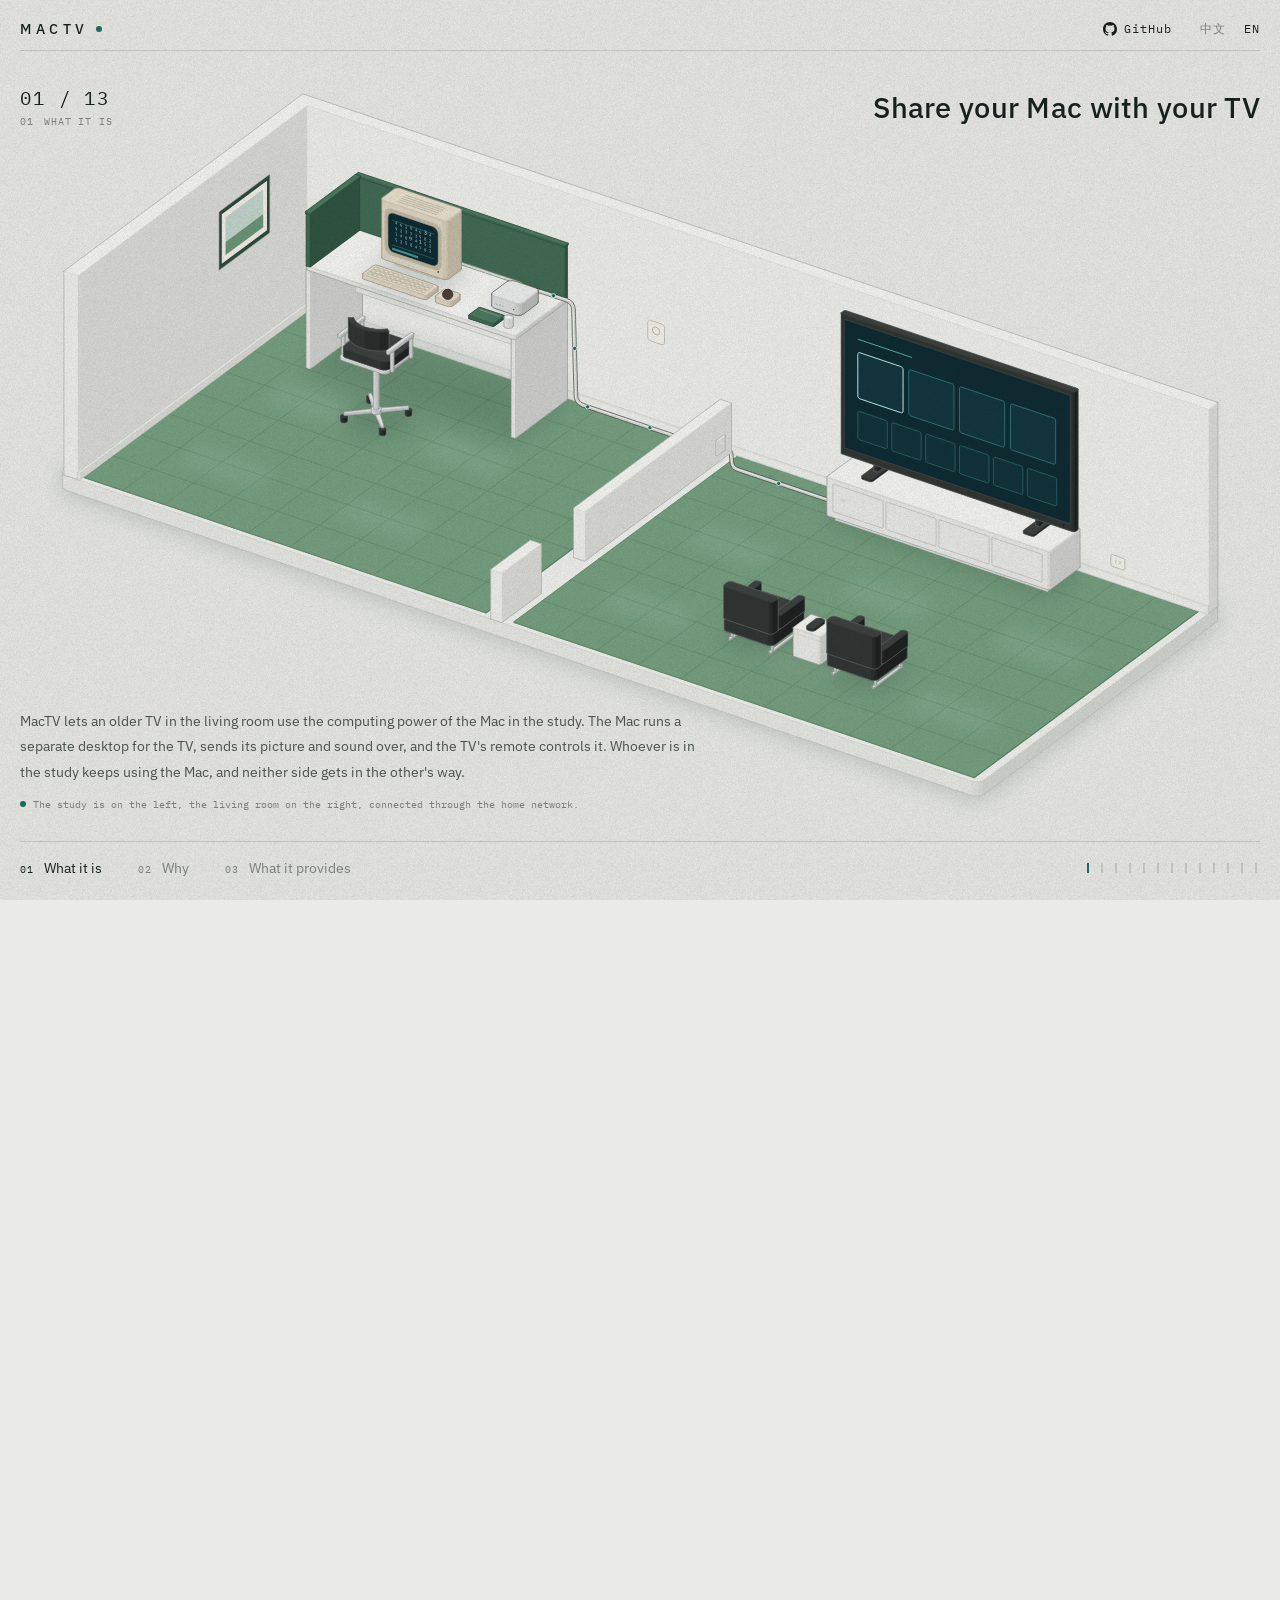
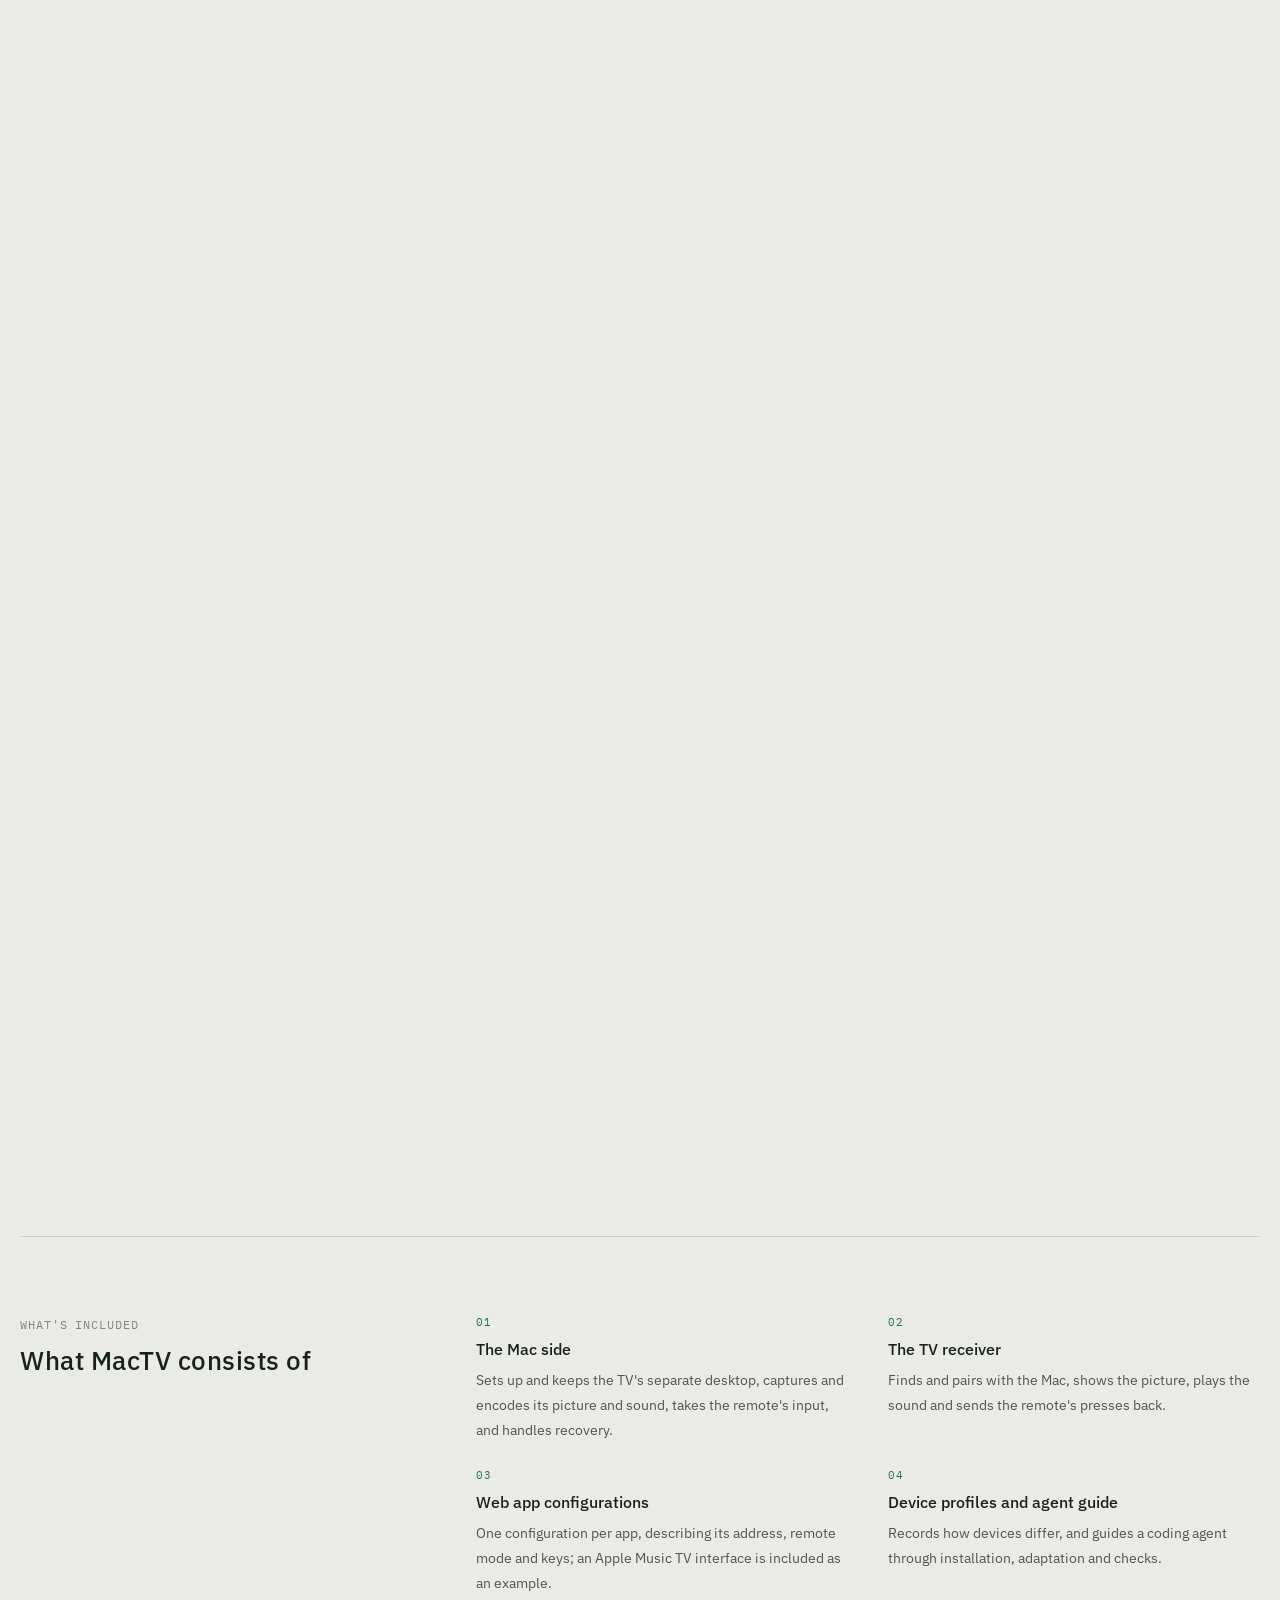
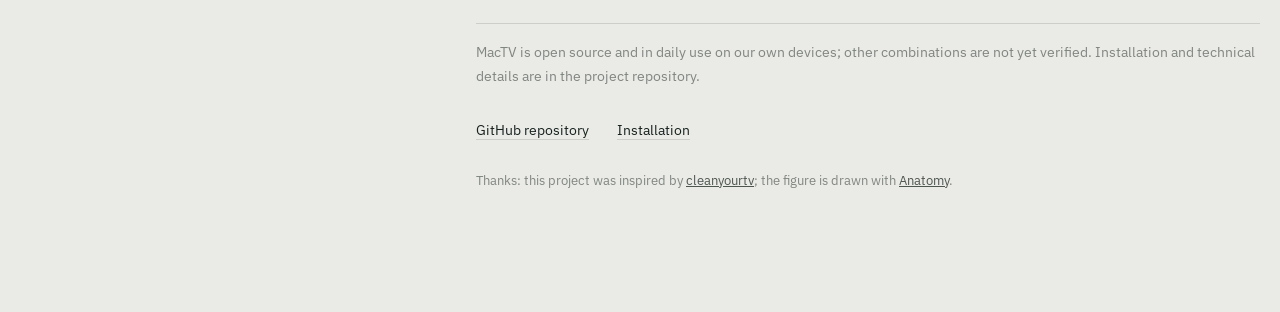
==== commit fda3d5f5: "Add screenshots, a GitHub link on the page, and acknowledgements README: the TV's current home scree" ====
--- a/site/public/index.html
+++ b/site/public/index.html
@@ -198,6 +198,11 @@
 .mast { display: flex; align-items: center; justify-content: space-between; gap: 16px; padding-block: calc(22px + env(safe-area-inset-top, 0px)) 14px; border-bottom: 1px solid var(--rule); }
 .brand { font: 500 .9rem/1 var(--sans); letter-spacing: .32em; }
 .brand i { font-style: normal; display: inline-block; width: 6px; height: 6px; border-radius: 50%; background: var(--signal); margin-left: .5em; vertical-align: .15em; }
+.mast-right { display: flex; align-items: center; gap: 28px; }
+.gh { display: inline-flex; align-items: center; gap: 7px; font: 400 .76rem/1 var(--mono); letter-spacing: .08em; color: var(--ink); text-decoration: none; }
+.gh svg { width: 14px; height: 14px; fill: currentColor; }
+.gh:hover { color: var(--signal); }
+.gh:focus-visible, .article a:focus-visible { outline: 1px solid var(--signal); outline-offset: 4px; }
 .langs { display: flex; gap: 18px; }
 .langs button { font: 400 .76rem/1 var(--mono); letter-spacing: .08em; color: var(--ink-3); }
 .langs button[aria-pressed="true"] { color: var(--ink); }
@@ -244,6 +249,11 @@
 .article .parts h3 { font: 500 1rem/1.4 var(--sans); margin: 0 0 6px; }
 .article .parts p { font-size: .9rem; color: var(--ink-2); margin: 0; }
 .article .status { grid-column: 2; font-size: .86rem; color: var(--ink-3); border-top: 1px solid var(--rule); padding-top: 16px; }
+.article .links { grid-column: 2; display: flex; flex-wrap: wrap; gap: 10px 28px; font-size: .9rem; }
+.article .links a { color: var(--ink); text-decoration: underline; text-decoration-color: var(--rule); text-underline-offset: 4px; }
+.article .links a:hover { text-decoration-color: var(--signal); }
+.article .thanks { grid-column: 2; font-size: .8rem; color: var(--ink-3); margin: 0; }
+.article .thanks a { color: var(--ink-2); }
 
 @media (max-width: 820px) {
   .spread { width: 100%; aspect-ratio: auto; container-type: normal; }
@@ -253,7 +263,7 @@
   .spreadwrap { place-items: start stretch; overflow: hidden; }
   .tr h1 { font-size: 20px; padding-top: 10px; } #tr-text { text-align: left; padding-right: 0; }
   .bl { margin-top: 8px; } .bl .body { font-size: 14px; }
-  .article { grid-template-columns: 1fr; } .article .parts { grid-template-columns: 1fr; } .article .status { grid-column: 1; }
+  .article { grid-template-columns: 1fr; } .article .links, .article .thanks { grid-column: 1; } .article .parts { grid-template-columns: 1fr; } .article .status { grid-column: 1; }
   .ticks { display: none; }
 }
 @media (prefers-reduced-motion: reduce) { * { transition: none !important; } }
@@ -266,9 +276,12 @@
   <div class="stage">
     <header class="mast">
       <div class="brand">MACTV<i aria-hidden="true"></i></div>
-      <div class="langs" role="group" aria-label="Language">
-        <button type="button" id="lang-zh" data-set="zh">中文</button>
-        <button type="button" id="lang-en" data-set="en">EN</button>
+      <div class="mast-right">
+        <a class="gh" href="https://github.com/sonianmu/mactv" target="_blank" rel="noopener"><svg viewBox="0 0 16 16" aria-hidden="true"><path d="M8 0C3.58 0 0 3.58 0 8a8 8 0 0 0 5.47 7.59c.4.07.55-.17.55-.38v-1.33c-2.23.48-2.7-1.07-2.7-1.07-.36-.92-.89-1.17-.89-1.17-.73-.5.06-.49.06-.49.8.06 1.23.83 1.23.83.72 1.23 1.88.87 2.34.67.07-.52.28-.87.5-1.07-1.78-.2-3.65-.89-3.65-3.95 0-.87.31-1.59.82-2.15-.08-.2-.36-1.02.08-2.12 0 0 .67-.21 2.2.82a7.6 7.6 0 0 1 4 0c1.53-1.04 2.2-.82 2.2-.82.44 1.1.16 1.92.08 2.12.51.56.82 1.27.82 2.15 0 3.07-1.87 3.75-3.66 3.95.29.25.54.73.54 1.48v2.2c0 .21.15.46.55.38A8 8 0 0 0 16 8c0-4.42-3.58-8-8-8z"/></svg>GitHub</a>
+        <div class="langs" role="group" aria-label="Language">
+          <button type="button" id="lang-zh" data-set="zh">中文</button>
+          <button type="button" id="lang-en" data-set="en">EN</button>
+        </div>
       </div>
     </header>
     <div class="spreadwrap">
@@ -300,6 +313,8 @@
     <div><b>04</b><h3><span lang="zh">设备档案与 agent 指南</span><span lang="en">Device profiles and agent guide</span></h3><p><span lang="zh">记录不同设备的差异，并指导编程 agent 完成安装、适配和检查。</span><span lang="en">Records how devices differ, and guides a coding agent through installation, adaptation and checks.</span></p></div>
   </div>
   <p class="status"><span lang="zh">MacTV 是开源项目，目前在我们自己的设备上日常使用，其他设备组合尚待验证。安装方法和技术细节见项目仓库。</span><span lang="en">MacTV is open source and in daily use on our own devices; other combinations are not yet verified. Installation and technical details are in the project repository.</span></p>
+  <p class="links"><a href="https://github.com/sonianmu/mactv" target="_blank" rel="noopener"><span lang="zh">GitHub 仓库</span><span lang="en">GitHub repository</span></a><a href="https://github.com/sonianmu/mactv#readme" target="_blank" rel="noopener"><span lang="zh">安装说明</span><span lang="en">Installation</span></a></p>
+  <p class="thanks"><span lang="zh">致谢：本项目受 <a href="https://github.com/Gathin23/cleanyourtv" target="_blank" rel="noopener">cleanyourtv</a> 启发；插图使用 <a href="https://github.com/wheresryan22/anatomy" target="_blank" rel="noopener">Anatomy</a> 绘制。</span><span lang="en">Thanks: this project was inspired by <a href="https://github.com/Gathin23/cleanyourtv" target="_blank" rel="noopener">cleanyourtv</a>; the figure is drawn with <a href="https://github.com/wheresryan22/anatomy" target="_blank" rel="noopener">Anatomy</a>.</span></p>
 </section>
 
 <script>
